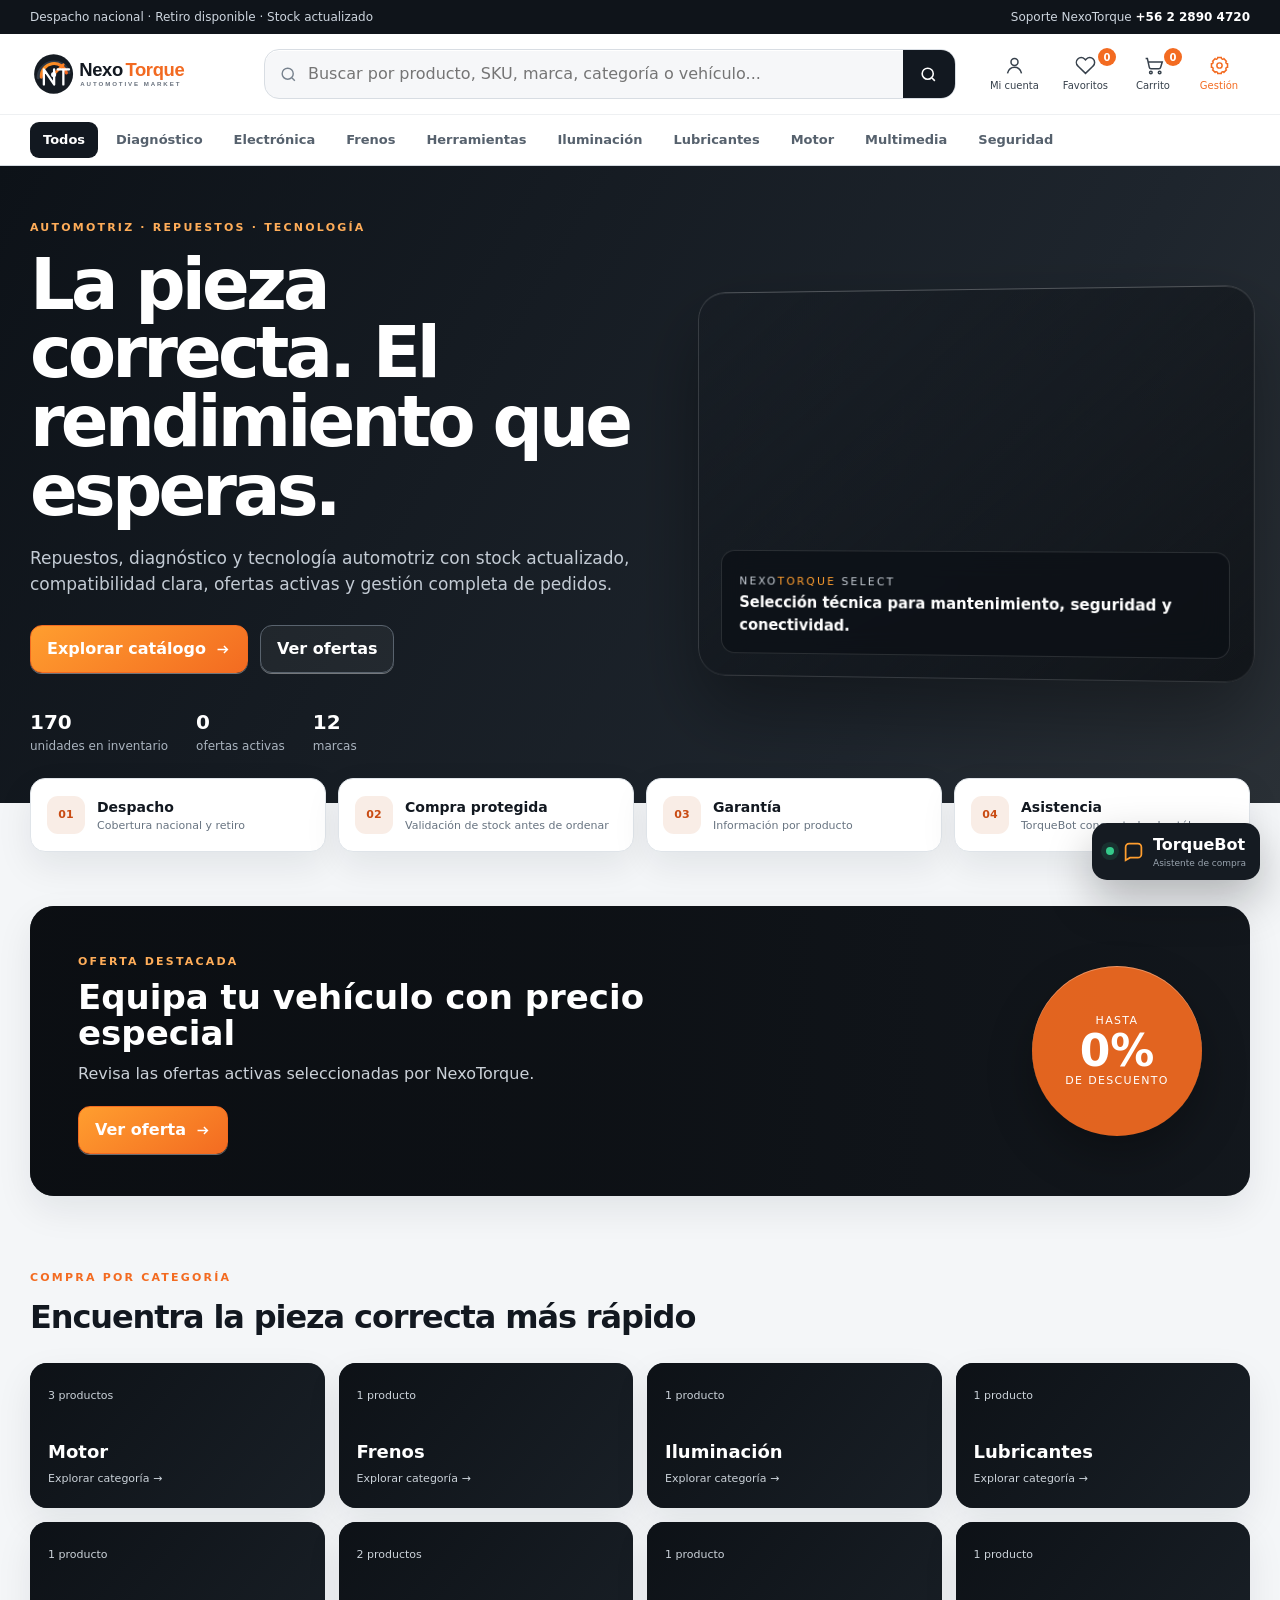
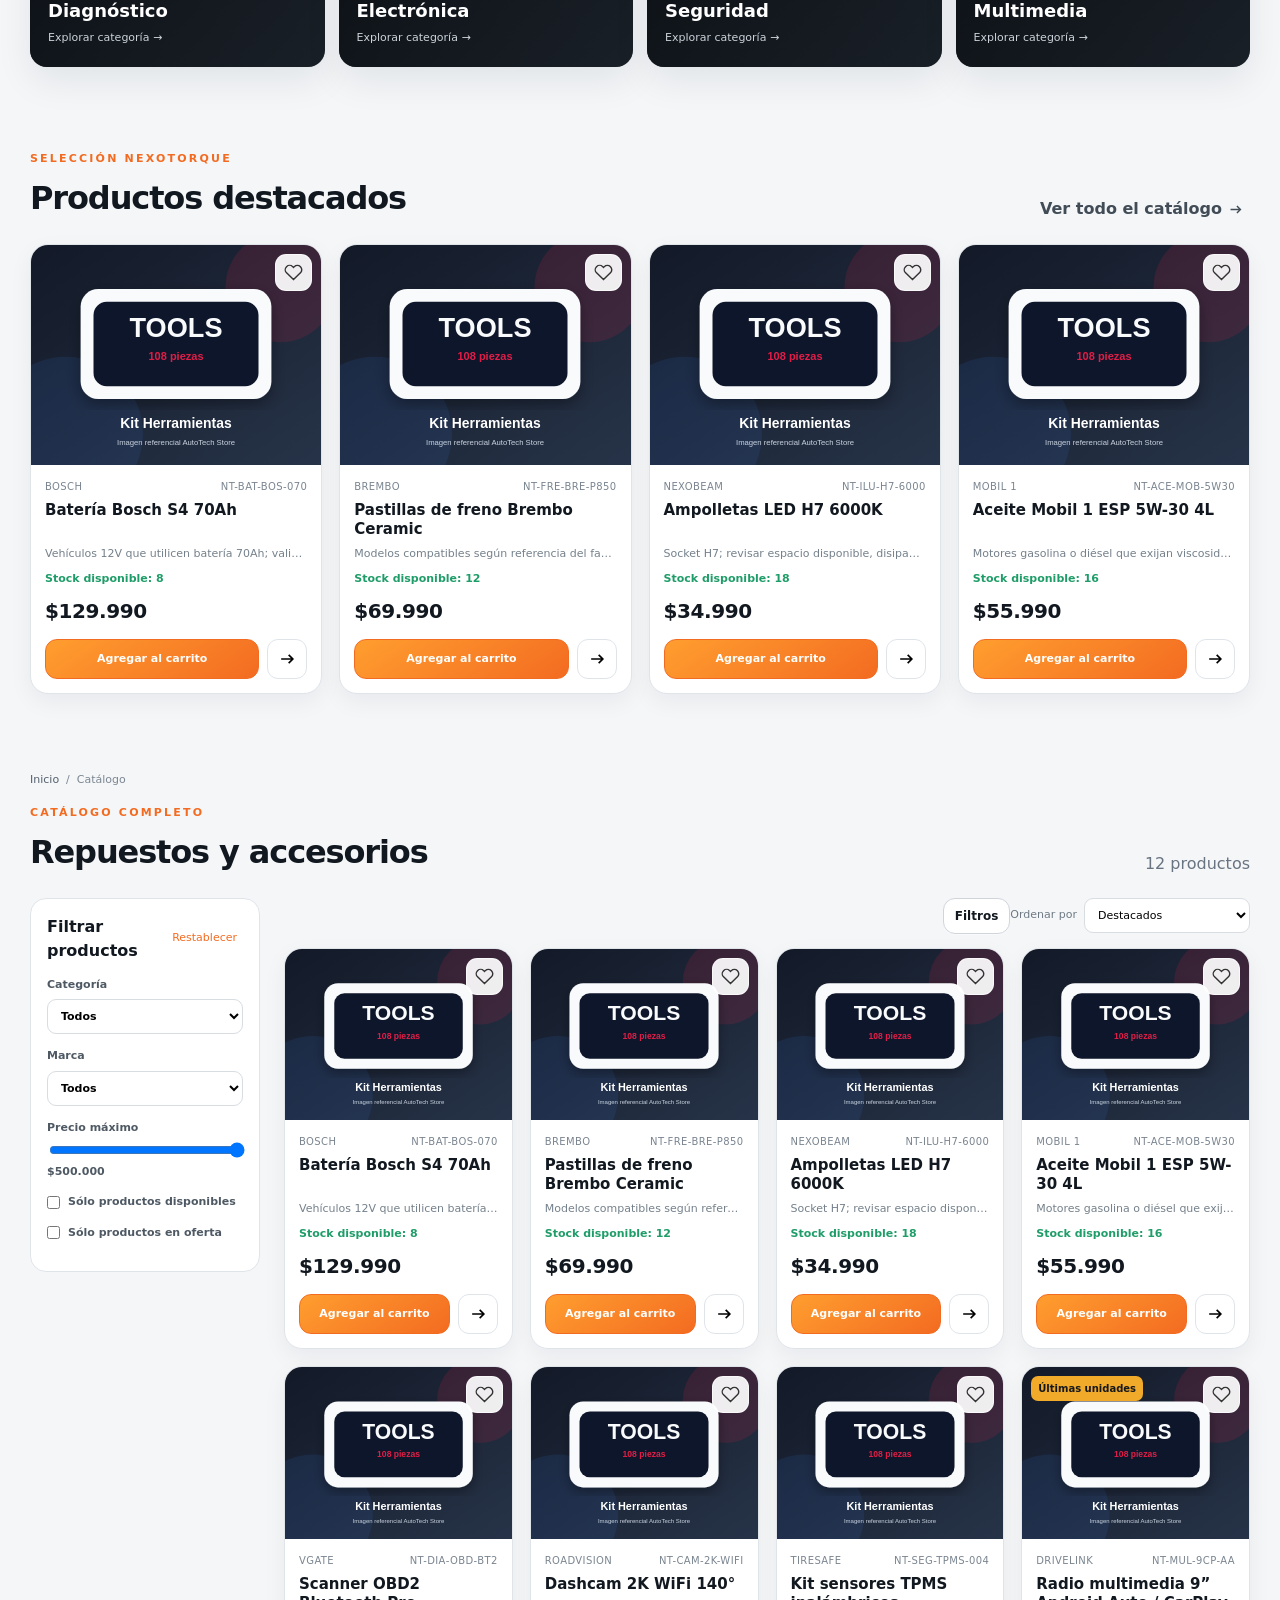
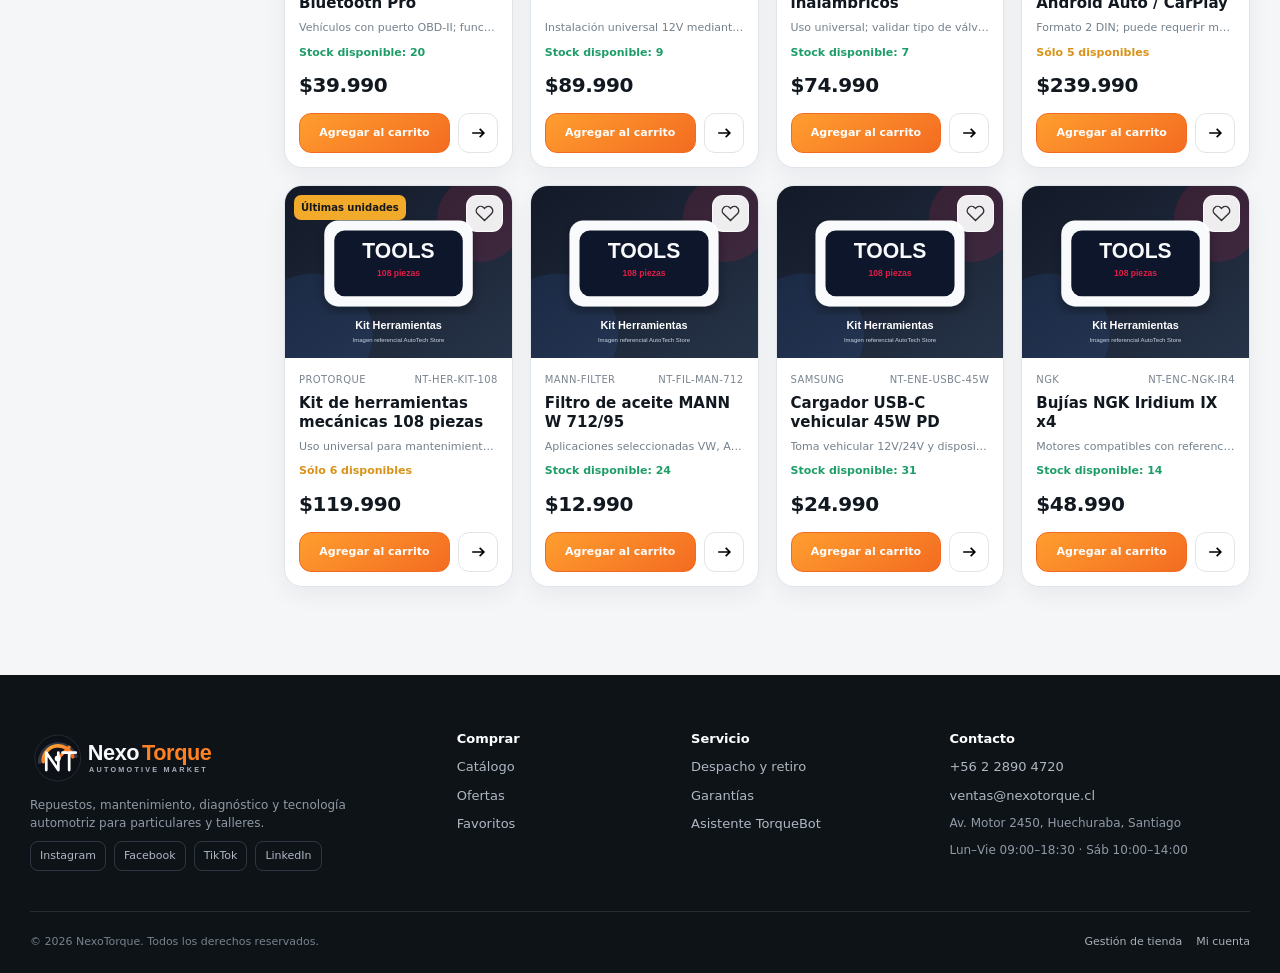
==== index.html @ 02757898 "Publicar NexoTorque e-commerce" ====
<!doctype html>
<html lang="es-CL">
<head>
  <meta charset="utf-8">
  <meta name="viewport" content="width=device-width,initial-scale=1,viewport-fit=cover">
  <meta name="theme-color" content="#11161c">
  <title>NexoTorque | Repuestos, accesorios y tecnología automotriz</title>
  <meta name="description" content="Tienda de repuestos, accesorios y tecnología automotriz con catálogo, stock, ofertas, carrito y gestión comercial.">
  <link rel="icon" href="assets/nexotorque-logo.svg" type="image/svg+xml">
  <link rel="stylesheet" href="styles.css">
</head>
<body>
  <svg class="svg-sprite" aria-hidden="true">
    <symbol id="i-search" viewBox="0 0 24 24"><circle cx="11" cy="11" r="7"></circle><path d="m20 20-3.5-3.5"></path></symbol>
    <symbol id="i-user" viewBox="0 0 24 24"><circle cx="12" cy="8" r="4"></circle><path d="M4 21c1.2-5 4-7 8-7s6.8 2 8 7"></path></symbol>
    <symbol id="i-heart" viewBox="0 0 24 24"><path d="M20.8 4.6a5.5 5.5 0 0 0-7.8 0L12 5.7l-1-1.1a5.5 5.5 0 0 0-7.8 7.8l1 1L12 21l7.8-7.6 1-1a5.5 5.5 0 0 0 0-7.8Z"></path></symbol>
    <symbol id="i-cart" viewBox="0 0 24 24"><circle cx="9" cy="20" r="1.5"></circle><circle cx="19" cy="20" r="1.5"></circle><path d="M3 4h2l2.2 10.2a2 2 0 0 0 2 1.6h8.9a2 2 0 0 0 2-1.6L22 8H6"></path></symbol>
    <symbol id="i-gear" viewBox="0 0 24 24"><circle cx="12" cy="12" r="3"></circle><path d="M19.4 15a1.7 1.7 0 0 0 .3 1.9l.1.1-2.8 2.8-.1-.1a1.7 1.7 0 0 0-1.9-.3 1.7 1.7 0 0 0-1 1.6v.2h-4V21a1.7 1.7 0 0 0-1-1.6 1.7 1.7 0 0 0-1.9.3l-.1.1L4.2 17l.1-.1a1.7 1.7 0 0 0 .3-1.9A1.7 1.7 0 0 0 3 14H2.8v-4H3a1.7 1.7 0 0 0 1.6-1 1.7 1.7 0 0 0-.3-1.9L4.2 7 7 4.2l.1.1a1.7 1.7 0 0 0 1.9.3A1.7 1.7 0 0 0 10 3V2.8h4V3a1.7 1.7 0 0 0 1 1.6 1.7 1.7 0 0 0 1.9-.3l.1-.1L19.8 7l-.1.1a1.7 1.7 0 0 0-.3 1.9 1.7 1.7 0 0 0 1.6 1h.2v4H21a1.7 1.7 0 0 0-1.6 1Z"></path></symbol>
    <symbol id="i-menu" viewBox="0 0 24 24"><path d="M4 7h16M4 12h16M4 17h16"></path></symbol>
    <symbol id="i-chat" viewBox="0 0 24 24"><path d="M21 15a4 4 0 0 1-4 4H8l-5 3V7a4 4 0 0 1 4-4h10a4 4 0 0 1 4 4Z"></path></symbol>
    <symbol id="i-arrow" viewBox="0 0 24 24"><path d="M5 12h14M14 7l5 5-5 5"></path></symbol>
  </svg>

  <div class="top-strip">
    <div class="shell top-strip-inner">
      <span>Despacho nacional · Retiro disponible · Stock actualizado</span>
      <span>Soporte NexoTorque <b>+56 2 2890 4720</b></span>
    </div>
  </div>

  <header class="site-header">
    <div class="header-main shell">
      <button class="icon-btn mobile-only" id="menuBtn" aria-label="Abrir menú"><svg><use href="#i-menu"></use></svg></button>
      <a class="brand" href="#" data-nav="home" aria-label="NexoTorque inicio">
        <img class="brand-logo" src="assets/nexotorque-logo.svg" alt="NexoTorque">
      </a>

      <div class="search-wrap">
        <svg class="search-leading"><use href="#i-search"></use></svg>
        <input id="globalSearch" type="search" autocomplete="off" placeholder="Buscar por producto, SKU, marca, categoría o vehículo..." aria-label="Buscar productos">
        <button id="searchBtn" class="search-btn" aria-label="Buscar"><svg><use href="#i-search"></use></svg></button>
        <div id="suggestions" class="suggestions hidden"></div>
      </div>

      <nav class="header-actions" aria-label="Acciones de tienda">
        <button class="header-action" id="accountBtn"><svg><use href="#i-user"></use></svg><small>Mi cuenta</small></button>
        <button class="header-action" id="favoritesBtn"><svg><use href="#i-heart"></use></svg><small>Favoritos</small><b id="favCount" class="counter">0</b></button>
        <button class="header-action" id="cartBtn"><svg><use href="#i-cart"></use></svg><small>Carrito</small><b id="cartCount" class="counter">0</b></button>
        <button class="header-action manage-action" id="manageBtn"><svg><use href="#i-gear"></use></svg><small>Gestión</small></button>
      </nav>
    </div>

    <div class="category-bar">
      <div class="shell category-row" id="categoryNav"></div>
    </div>
  </header>

  <div id="mobileMenu" class="mobile-menu hidden">
    <button data-nav="home">Inicio</button>
    <button data-nav="catalog">Catálogo</button>
    <button id="mobileFavBtn">Favoritos</button>
    <button id="mobileCartBtn">Carrito</button>
    <button id="mobileManageBtn">Gestión de tienda</button>
  </div>

  <main>
    <section class="hero" id="home">
      <div class="shell hero-grid">
        <div class="hero-copy">
          <span class="eyebrow light">AUTOMOTRIZ · REPUESTOS · TECNOLOGÍA</span>
          <h1>La pieza correcta. El rendimiento que esperas.</h1>
          <p>Repuestos, diagnóstico y tecnología automotriz con stock actualizado, compatibilidad clara, ofertas activas y gestión completa de pedidos.</p>
          <div class="hero-actions">
            <button class="btn accent" id="shopNowBtn">Explorar catálogo <svg><use href="#i-arrow"></use></svg></button>
            <button class="btn hero-ghost" id="offersBtn">Ver ofertas</button>
          </div>
          <div class="hero-badges">
            <span><b id="heroStock">0</b> unidades en inventario</span>
            <span><b id="heroOffers">0</b> ofertas activas</span>
            <span><b id="heroBrands">0</b> marcas</span>
          </div>
        </div>
        <div class="hero-photo" aria-label="Repuestos automotrices">
          <div class="hero-photo-overlay">
            <span class="hero-kicker">NEXO<span>TORQUE</span> SELECT</span>
            <b>Selección técnica para mantenimiento, seguridad y conectividad.</b>
          </div>
        </div>
      </div>
    </section>

    <section class="trust shell" aria-label="Servicios">
      <article><div class="trust-icon">01</div><div><b>Despacho</b><small>Cobertura nacional y retiro</small></div></article>
      <article><div class="trust-icon">02</div><div><b>Compra protegida</b><small>Validación de stock antes de ordenar</small></div></article>
      <article><div class="trust-icon">03</div><div><b>Garantía</b><small>Información por producto</small></div></article>
      <article><div class="trust-icon">04</div><div><b>Asistencia</b><small>TorqueBot conoce todo el catálogo</small></div></article>
    </section>

    <section class="promo-banner shell" id="promoBanner">
      <div class="promo-media"></div>
      <div class="promo-content"><span class="eyebrow light">OFERTA DESTACADA</span><h2 id="promoTitle">Equipa tu vehículo con precio especial</h2><p id="promoText">Revisa las ofertas activas seleccionadas por NexoTorque.</p><button class="btn accent" id="promoCta">Ver oferta <svg><use href="#i-arrow"></use></svg></button></div>
      <div class="promo-stat"><small>Hasta</small><b id="promoDiscount">0%</b><span>de descuento</span></div>
    </section>

    <section class="section shell category-showcase">
      <div class="section-head">
        <div><span class="eyebrow">COMPRA POR CATEGORÍA</span><h2>Encuentra la pieza correcta más rápido</h2></div>
      </div>
      <div id="categoryCards" class="category-cards"></div>
    </section>

    <section class="section shell" id="featuredSection">
      <div class="section-head">
        <div><span class="eyebrow">SELECCIÓN NEXOTORQUE</span><h2>Productos destacados</h2></div>
        <button class="text-btn" id="viewAllBtn">Ver todo el catálogo <svg><use href="#i-arrow"></use></svg></button>
      </div>
      <div id="featuredGrid" class="product-grid"></div>
    </section>

    <section class="section shell hidden" id="offersSection">
      <div class="section-head">
        <div><span class="eyebrow">PRECIOS ESPECIALES</span><h2>Ofertas activas</h2></div>
        <span id="offerCountdown" class="section-note"></span>
      </div>
      <div id="offersGrid" class="product-grid"></div>
    </section>

    <section class="section catalog shell" id="catalog">
      <div class="breadcrumbs"><button data-nav="home">Inicio</button><span>/</span><span>Catálogo</span></div>
      <div class="section-head catalog-title">
        <div><span class="eyebrow">CATÁLOGO COMPLETO</span><h2>Repuestos y accesorios</h2></div>
        <span id="resultCount" class="muted"></span>
      </div>

      <div class="catalog-layout">
        <aside class="filters" id="filtersPanel">
          <div class="filter-title"><b>Filtrar productos</b><button id="clearFiltersBtn">Restablecer</button></div>
          <label>Categoría<select id="filterCategory"></select></label>
          <label>Marca<select id="filterBrand"></select></label>
          <label>Precio máximo<input id="priceRange" type="range" min="10000" max="500000" step="5000" value="500000"><span id="priceRangeLabel"></span></label>
          <label class="check-row"><input id="stockOnly" type="checkbox"> Sólo productos disponibles</label>
          <label class="check-row"><input id="offersOnly" type="checkbox"> Sólo productos en oferta</label>
        </aside>

        <div class="catalog-main">
          <div class="catalog-toolbar">
            <button class="btn compact mobile-only" id="filterToggle">Filtros</button>
            <label>Ordenar por<select id="sortSelect"><option value="featured">Destacados</option><option value="price-asc">Precio: menor a mayor</option><option value="price-desc">Precio: mayor a menor</option><option value="name">Nombre A-Z</option><option value="stock">Mayor stock</option><option value="discount">Mayor descuento</option></select></label>
          </div>
          <div id="productGrid" class="product-grid"></div>
          <div id="emptyCatalog" class="empty-state hidden"><div class="empty-symbol">⌕</div><h3>No encontramos productos</h3><p>Prueba con otra búsqueda o ajusta los filtros.</p><button class="btn accent" id="resetEmptyBtn">Restablecer filtros</button></div>
        </div>
      </div>
    </section>

    <section class="section shell hidden" id="historySection">
      <div class="section-head"><div><span class="eyebrow">TU NAVEGACIÓN</span><h2>Vistos recientemente</h2></div></div>
      <div id="historyGrid" class="product-grid compact-grid"></div>
    </section>
  </main>

  <footer>
    <div class="shell footer-grid">
      <div class="footer-about"><img class="footer-logo" src="assets/nexotorque-logo-light.svg" alt="NexoTorque"><p>Repuestos, mantenimiento, diagnóstico y tecnología automotriz para particulares y talleres.</p><div class="social-row"><a href="https://www.instagram.com/" target="_blank" rel="noopener" aria-label="Instagram">Instagram</a><a href="https://www.facebook.com/" target="_blank" rel="noopener" aria-label="Facebook">Facebook</a><a href="https://www.tiktok.com/" target="_blank" rel="noopener" aria-label="TikTok">TikTok</a><a href="https://www.linkedin.com/" target="_blank" rel="noopener" aria-label="LinkedIn">LinkedIn</a></div></div>
      <div><b>Comprar</b><button data-nav="catalog">Catálogo</button><button id="footerOffers">Ofertas</button><button id="footerFav">Favoritos</button></div>
      <div><b>Servicio</b><button id="footerShipping">Despacho y retiro</button><button id="footerWarranty">Garantías</button><button id="footerChat">Asistente TorqueBot</button></div>
      <div><b>Contacto</b><a href="tel:+56228904720">+56 2 2890 4720</a><a href="mailto:ventas@nexotorque.cl">ventas@nexotorque.cl</a><p>Av. Motor 2450, Huechuraba, Santiago</p><p>Lun–Vie 09:00–18:30 · Sáb 10:00–14:00</p></div>
    </div>
    <div class="shell footer-bottom"><span>© 2026 NexoTorque. Todos los derechos reservados.</span><span><button id="footerManage">Gestión de tienda</button><button id="footerAccount">Mi cuenta</button></span></div>
  </footer>

  <div id="toastRegion" class="toast-region" aria-live="polite"></div>

  <div id="productModal" class="modal hidden" role="dialog" aria-modal="true" aria-labelledby="productModalTitle">
    <div class="modal-backdrop" data-close="product"></div>
    <div class="modal-card product-modal-card"><button class="modal-close" data-close="product" aria-label="Cerrar">×</button><div id="productModalContent"></div></div>
  </div>

  <div id="favoritesModal" class="modal hidden" role="dialog" aria-modal="true">
    <div class="modal-backdrop" data-close="favorites"></div>
    <div class="modal-card"><button class="modal-close" data-close="favorites">×</button><span class="eyebrow">TU SELECCIÓN</span><h2>Productos favoritos</h2><div id="favoritesGrid" class="product-grid modal-grid"></div><div id="emptyFavorites" class="empty-state hidden"><div class="empty-symbol">♡</div><h3>No tienes favoritos</h3><p>Guarda productos con el botón de corazón.</p></div></div>
  </div>

  <aside id="cartDrawer" class="drawer hidden" aria-label="Carrito">
    <div class="drawer-backdrop" data-close="cart"></div>
    <div class="drawer-panel">
      <div class="drawer-head"><div><span class="eyebrow">TU COMPRA</span><h2>Carrito</h2></div><button class="modal-close static-close" data-close="cart">×</button></div>
      <div id="cartItems" class="cart-items"></div>
      <div id="emptyCart" class="empty-state hidden"><div class="empty-symbol"><svg><use href="#i-cart"></use></svg></div><h3>Tu carrito está vacío</h3><p>Agrega productos desde el catálogo.</p></div>
      <div id="cartSummary" class="cart-summary"><div><span>Subtotal</span><b id="cartSubtotal"></b></div><div><span>Ahorro por ofertas</span><b id="cartSavings"></b></div><div><span>Despacho estimado</span><b id="cartShipping"></b></div><div class="total-row"><span>Total</span><b id="cartTotal"></b></div><button class="btn accent wide" id="checkoutBtn">Continuar compra</button><button class="text-btn danger" id="clearCartBtn">Vaciar carrito</button></div>
    </div>
  </aside>

  <div id="checkoutModal" class="modal hidden" role="dialog" aria-modal="true">
    <div class="modal-backdrop" data-close="checkout"></div>
    <div class="modal-card checkout-card">
      <button class="modal-close" data-close="checkout">×</button>
      <div class="checkout-header"><span class="eyebrow">FINALIZAR COMPRA</span><h2>Datos de pedido</h2><p>Revisa tus datos, modalidad de entrega y medio de pago.</p></div>
      <form id="checkoutForm" novalidate>
        <div class="checkout-layout">
          <div>
            <div class="form-section"><h3>Datos del comprador</h3><div class="form-grid"><label>Nombre completo<input name="name" required minlength="3"></label><label>RUT<input name="rut" required placeholder="12.345.678-5"></label><label>Correo<input name="email" type="email" required></label><label>Teléfono<input name="phone" required placeholder="+56 9 1234 5678"></label></div></div>
            <div class="form-section"><h3>Entrega</h3><div class="choice-grid delivery-switch"><label><input type="radio" name="delivery" value="shipping" checked><span><b>Despacho</b><small>Entrega en dirección indicada</small></span></label><label><input type="radio" name="delivery" value="pickup"><span><b>Retiro</b><small>Retiro sin costo</small></span></label></div><div id="shippingFields" class="form-grid"><label class="span-2">Dirección<input name="address" required></label><label>Comuna<input name="commune" required></label><label>Región<select name="region" required><option value="">Seleccionar</option><option>Región Metropolitana</option><option>Valparaíso</option><option>O'Higgins</option><option>Maule</option><option>Biobío</option><option>La Araucanía</option><option>Los Ríos</option><option>Los Lagos</option><option>Antofagasta</option><option>Coquimbo</option></select></label></div></div>
            <div class="form-section"><h3>Medio de pago</h3><div class="choice-grid payment-grid"><label><input type="radio" name="payment" value="Webpay Plus" checked><span><b>Webpay Plus</b><small>Tarjetas bancarias</small></span></label><label><input type="radio" name="payment" value="Tarjeta de crédito"><span><b>Crédito</b><small>Tarjeta bancaria</small></span></label><label><input type="radio" name="payment" value="Tarjeta de débito"><span><b>Débito</b><small>Tarjeta bancaria</small></span></label><label><input type="radio" name="payment" value="Transferencia"><span><b>Transferencia</b><small>Coordinación de pago</small></span></label></div></div>
            <label class="save-profile"><input type="checkbox" name="saveProfile" checked> Guardar estos datos en Mi cuenta</label>
            <div id="checkoutErrors" class="form-errors hidden"></div>
          </div>
          <aside class="order-box"><h3>Resumen de compra</h3><div id="checkoutItems"></div><div class="summary-line"><span>Subtotal</span><b id="checkoutSubtotal"></b></div><div class="summary-line"><span>Ahorro</span><b id="checkoutSavings"></b></div><div class="summary-line"><span>Despacho</span><b id="checkoutShipping"></b></div><div class="summary-line total-row"><span>Total</span><b id="checkoutTotal"></b></div><button class="btn accent wide" type="submit">Crear pedido</button><small class="order-disclaimer">El pedido queda registrado en tu historial y descuenta el stock disponible.</small></aside>
        </div>
      </form>
    </div>
  </div>

  <div id="orderModal" class="modal hidden" role="dialog" aria-modal="true">
    <div class="modal-backdrop" data-close="order"></div>
    <div class="modal-card order-success"><div class="success-icon">✓</div><span class="eyebrow">PEDIDO REGISTRADO</span><h2>Tu orden fue creada</h2><p id="orderMessage"></p><button class="btn accent" data-close="order">Seguir comprando</button><button class="btn ghost" id="viewOrderAccountBtn">Ver en Mi cuenta</button></div>
  </div>

  <div id="accountModal" class="modal hidden" role="dialog" aria-modal="true">
    <div class="modal-backdrop" data-close="account"></div>
    <div class="modal-card account-card"><button class="modal-close" data-close="account">×</button><span class="eyebrow">ÁREA CLIENTE</span><h2>Mi cuenta</h2><div class="account-layout"><form id="profileForm" class="profile-panel"><h3>Datos guardados</h3><label>Nombre<input name="name"></label><label>RUT<input name="rut"></label><label>Correo<input name="email" type="email"></label><label>Teléfono<input name="phone"></label><label>Dirección<input name="address"></label><label>Comuna<input name="commune"></label><label>Región<input name="region"></label><button class="btn accent" type="submit">Guardar datos</button></form><div><h3>Historial de pedidos</h3><div id="accountOrders" class="orders-list"></div></div></div></div>
  </div>

  <div id="managementModal" class="modal hidden management-modal" role="dialog" aria-modal="true">
    <div class="modal-backdrop" data-close="management"></div>
    <div class="modal-card management-card">
      <button class="modal-close" data-close="management">×</button>
      <div class="management-head"><div><span class="eyebrow">PANEL NEXOTORQUE</span><h2>Gestión de tienda</h2></div><div class="management-actions"><button class="btn compact" id="exportCatalogBtn">Exportar catálogo</button><label class="btn compact file-btn">Importar catálogo<input id="importCatalogInput" type="file" accept="application/json"></label></div></div>
      <div class="management-tabs" role="tablist"><button data-mtab="dashboard" class="active">Resumen</button><button data-mtab="products">Productos</button><button data-mtab="offers">Ofertas</button><button data-mtab="orders">Pedidos</button></div>
      <section class="management-view" data-mview="dashboard"><div id="managementKpis" class="kpi-grid"></div><div class="management-panels"><div class="admin-panel"><h3>Stock crítico</h3><div id="lowStockList"></div></div><div class="admin-panel"><h3>Actividad comercial</h3><div id="commercialSummary"></div></div></div></section>
      <section class="management-view hidden" data-mview="products"><div class="admin-toolbar"><div class="admin-search"><svg><use href="#i-search"></use></svg><input id="adminProductSearch" placeholder="Buscar producto o SKU"></div><button class="btn accent" id="newProductBtn">+ Nuevo producto</button></div><div class="table-wrap"><table class="admin-table"><thead><tr><th>Producto</th><th>SKU</th><th>Precio</th><th>Stock</th><th>Estado</th><th></th></tr></thead><tbody id="adminProductsBody"></tbody></table></div></section>
      <section class="management-view hidden" data-mview="offers"><div class="offer-manager"><form id="offerForm" class="offer-form"><h3>Crear o modificar oferta</h3><label>Producto<select name="productId" id="offerProductSelect" required></select></label><label>Precio oferta<input name="offerPrice" type="number" min="1" required></label><label>Vigencia hasta<input name="offerUntil" type="date"></label><button class="btn accent" type="submit">Guardar oferta</button></form><div><h3>Ofertas activas</h3><div id="adminOffersList" class="admin-offers"></div></div></div></section>
      <section class="management-view hidden" data-mview="orders"><div class="admin-toolbar"><div><b id="ordersAdminCount">0 pedidos</b><small class="muted block">Actualiza el estado de cada pedido.</small></div><button class="btn compact" id="exportOrdersBtn">Exportar pedidos CSV</button></div><div class="table-wrap"><table class="admin-table"><thead><tr><th>Orden</th><th>Cliente</th><th>Total</th><th>Entrega</th><th>Estado</th><th>Fecha</th></tr></thead><tbody id="adminOrdersBody"></tbody></table></div></section>
    </div>
  </div>

  <div id="productEditorModal" class="modal hidden" role="dialog" aria-modal="true">
    <div class="modal-backdrop" data-close="productEditor"></div>
    <div class="modal-card editor-card"><button class="modal-close" data-close="productEditor">×</button><span class="eyebrow">CATÁLOGO</span><h2 id="productEditorTitle">Nuevo producto</h2><form id="productEditorForm" novalidate><input type="hidden" name="id"><div class="editor-grid"><label>Nombre<input name="name" required></label><label>SKU<input name="sku" required></label><label>Marca<input name="brand" required></label><label>Categoría<input name="category" required></label><label>Precio CLP<input name="price" type="number" min="1" required></label><label>Stock<input name="stock" type="number" min="0" required></label><label class="span-2">Compatibilidad<input name="compatibility" required></label><label class="span-2">Descripción<textarea name="description" rows="3" required></textarea></label><label class="span-2">URL de imagen<input name="imageUrl" placeholder="https://..."></label><label class="span-2 upload-zone">Cargar imagen<input id="productImageFile" type="file" accept="image/*"><span id="productImageStatus">JPG, PNG o WebP. La imagen se optimiza antes de guardarse.</span></label><div class="span-2 editor-checks"><label><input name="featured" type="checkbox"> Producto destacado</label><label><input name="active" type="checkbox" checked> Publicado</label></div></div><div id="productEditorErrors" class="form-errors hidden"></div><div class="editor-actions"><button type="button" class="btn ghost" data-close="productEditor">Cancelar</button><button type="submit" class="btn accent">Guardar producto</button></div></form></div>
  </div>

  <button id="chatToggle" class="chat-toggle" aria-label="Abrir asistente TorqueBot"><span class="chat-pulse"></span><svg><use href="#i-chat"></use></svg><span><b>TorqueBot</b><small>Asistente de compra</small></span></button>
  <section id="chatPanel" class="chat-panel hidden" aria-label="Chatbot NexoTorque">
    <header><div class="bot-avatar">NT</div><div><b>TorqueBot</b><small>Especialista del catálogo</small></div><span class="online-dot"></span><button id="chatClose" aria-label="Cerrar chat">×</button></header>
    <div id="chatMessages" class="chat-messages"></div>
    <div id="chatQuick" class="chat-quick"><button data-chat="¿Qué productos tienen oferta?">Ofertas</button><button data-chat="¿Cuál es el producto más barato?">Más barato</button><button data-chat="¿Qué scanner OBD2 tienen?">OBD2</button><button data-chat="¿Cómo funciona el despacho?">Despacho</button></div>
    <form id="chatForm" class="chat-form"><input id="chatInput" autocomplete="off" placeholder="Pregunta por un producto, precio, stock..." aria-label="Mensaje para TorqueBot"><button type="submit" aria-label="Enviar"><svg><use href="#i-arrow"></use></svg></button></form>
  </section>

  <script src="app.js"></script>
</body>
</html>
---- styles.css ----
:root{--ink:#121820;--ink-2:#1b232d;--ink-3:#29323d;--paper:#f4f6f8;--card:#fff;--line:#dfe4e9;--muted:#687481;--accent:#f36b21;--accent-2:#ff9e2f;--accent-dark:#c94b12;--green:#1f9d68;--red:#c23b3b;--amber:#d99217;--shadow:0 14px 36px rgba(18,24,32,.08);--shadow-lg:0 28px 75px rgba(9,13,18,.20);--radius:18px}
*{box-sizing:border-box}html{scroll-behavior:smooth}body{margin:0;font-family:Inter,ui-sans-serif,system-ui,-apple-system,BlinkMacSystemFont,"Segoe UI",sans-serif;background:var(--paper);color:var(--ink);line-height:1.5}body.locked{overflow:hidden}button,input,select,textarea{font:inherit}button,a{transition:.2s ease}button{cursor:pointer}.hidden{display:none!important}.block{display:block}.shell{width:min(1220px,calc(100% - 34px));margin:auto}.svg-sprite{position:absolute;width:0;height:0;overflow:hidden}.top-strip{background:#0f141a;color:#cdd5de;font-size:12px}.top-strip-inner{min-height:34px;display:flex;justify-content:space-between;align-items:center;gap:20px}.top-strip b{color:#fff}.site-header{position:sticky;top:0;z-index:45;background:rgba(255,255,255,.96);backdrop-filter:blur(18px);border-bottom:1px solid rgba(209,215,222,.92)}.header-main{display:grid;grid-template-columns:210px minmax(320px,1fr) auto;gap:24px;align-items:center;padding:13px 0}.brand{display:inline-flex;align-items:center;text-decoration:none}.brand-logo{display:block;width:200px;height:auto}.search-wrap{position:relative;display:flex;align-items:center;background:#f6f7f9;border:1px solid #d8dde3;border-radius:15px;overflow:visible;box-shadow:inset 0 1px 0 #fff}.search-leading{width:19px;height:19px;margin-left:14px;stroke:#77828e;fill:none;stroke-width:1.8}.search-wrap input{min-width:0;flex:1;border:0;outline:0;background:transparent;padding:12px 10px;color:var(--ink)}.search-btn{align-self:stretch;border:0;border-radius:0 14px 14px 0;background:var(--ink);color:#fff;width:52px;display:grid;place-items:center}.search-btn svg{width:19px;height:19px;stroke:currentColor;fill:none;stroke-width:2}.suggestions{position:absolute;top:calc(100% + 9px);left:0;right:0;background:#fff;border:1px solid var(--line);border-radius:15px;box-shadow:0 22px 55px rgba(13,19,27,.16);overflow:hidden;z-index:70}.suggestion-item{width:100%;display:grid;grid-template-columns:64px 1fr auto;align-items:center;gap:12px;border:0;background:#fff;padding:10px 12px;text-align:left}.suggestion-item:hover{background:#f7f8fa}.suggestion-item img{width:64px;height:50px;object-fit:cover;border-radius:9px;background:#eef1f4}.suggestion-item b{font-size:13px}.suggestion-item small{display:block;color:var(--muted)}.suggestion-item strong{color:var(--accent)}.header-actions{display:flex;align-items:center;gap:4px}.header-action{position:relative;border:0;background:transparent;color:#37414c;padding:8px 10px;border-radius:11px;min-width:62px}.header-action:hover{background:#f0f2f4;color:#111}.header-action svg{width:21px;height:21px;stroke:currentColor;fill:none;stroke-width:1.7;display:block;margin:auto}.header-action small{font-size:10px;display:block;margin-top:2px}.manage-action{color:var(--accent)}.counter{position:absolute;right:2px;top:1px;min-width:18px;height:18px;padding:0 5px;border-radius:99px;background:var(--accent);color:#fff;font-size:10px;display:grid;place-items:center}.category-bar{border-top:1px solid #eef0f2}.category-row{display:flex;gap:5px;overflow:auto;padding:7px 0;scrollbar-width:none}.category-row::-webkit-scrollbar{display:none}.category-row button{white-space:nowrap;border:0;background:transparent;color:#56616d;padding:8px 13px;border-radius:9px;font-weight:650;font-size:13px}.category-row button:hover,.category-row button.active{background:var(--ink);color:#fff}.mobile-only{display:none}.icon-btn{border:1px solid var(--line);background:#fff;border-radius:11px;padding:9px}.icon-btn svg{width:20px;height:20px;stroke:currentColor;fill:none;stroke-width:2}.mobile-menu{position:fixed;z-index:65;top:104px;left:15px;right:15px;background:#fff;border:1px solid var(--line);border-radius:16px;box-shadow:var(--shadow-lg);padding:9px}.mobile-menu button{border:0;background:transparent;width:100%;text-align:left;padding:12px;border-radius:9px}.mobile-menu button:hover{background:#f3f5f7}.hero{background:linear-gradient(120deg,#0d1218,#1e252d 72%,#2a3036);color:#fff;overflow:hidden}.hero-grid{min-height:525px;display:grid;grid-template-columns:1.05fr .95fr;gap:45px;align-items:center;padding-top:48px;padding-bottom:48px}.eyebrow{font-size:11px;letter-spacing:.20em;font-weight:850;color:var(--accent);text-transform:uppercase}.eyebrow.light{color:#ffad59}.hero h1{font-size:clamp(45px,5.5vw,75px);line-height:.98;letter-spacing:-.055em;margin:13px 0 20px;max-width:720px}.hero p{max-width:650px;color:#c3cbd4;font-size:17px}.hero-actions{display:flex;gap:12px;margin:28px 0 34px}.btn{border:1px solid #cfd5db;background:#fff;color:var(--ink);border-radius:12px;padding:11px 16px;font-weight:800;display:inline-flex;align-items:center;justify-content:center;gap:8px;box-shadow:0 1px 0 rgba(255,255,255,.4)}.btn svg{width:17px;height:17px;stroke:currentColor;fill:none;stroke-width:2}.btn:hover{transform:translateY(-2px);box-shadow:0 11px 24px rgba(18,24,32,.12)}.btn.accent{border-color:var(--accent);background:linear-gradient(145deg,var(--accent-2),var(--accent));color:#fff}.btn.ghost{background:#fff}.btn.hero-ghost{border-color:#59636e;color:#fff;background:rgba(255,255,255,.05)}.btn.compact{padding:8px 11px;font-size:12px}.btn.wide{width:100%}.hero-badges{display:flex;gap:28px;flex-wrap:wrap}.hero-badges span{color:#aab4bf;font-size:12px}.hero-badges b{display:block;color:#fff;font-size:20px}.hero-photo{height:390px;border-radius:28px;position:relative;overflow:hidden;background-image:linear-gradient(140deg,rgba(8,11,15,.08),rgba(8,11,15,.72)),url('https://images.pexels.com/photos/5506059/pexels-photo-5506059.jpeg?auto=compress&cs=tinysrgb&w=1400');background-size:cover;background-position:center;box-shadow:0 35px 75px rgba(0,0,0,.35),inset 0 1px 0 rgba(255,255,255,.12);transform:perspective(1000px) rotateY(-4deg)}.hero-photo:before{content:"";position:absolute;inset:0;border:1px solid rgba(255,255,255,.15);border-radius:inherit}.hero-photo-overlay{position:absolute;left:24px;right:24px;bottom:23px;padding:17px 18px;background:rgba(11,15,20,.70);border:1px solid rgba(255,255,255,.12);backdrop-filter:blur(14px);border-radius:14px}.hero-photo-overlay b{display:block;font-size:15px}.hero-kicker{font-size:11px;letter-spacing:.20em;color:#c6cdd5}.hero-kicker span{color:var(--accent-2)}.trust{margin-top:-25px;position:relative;z-index:3;display:grid;grid-template-columns:repeat(4,1fr);gap:12px}.trust article{display:flex;gap:12px;align-items:center;background:#fff;border:1px solid var(--line);border-radius:15px;padding:17px 16px;box-shadow:var(--shadow)}.trust-icon{width:38px;height:38px;border-radius:11px;background:#f9ede6;color:var(--accent-dark);display:grid;place-items:center;font-size:11px;font-weight:900}.trust b,.trust small{display:block}.trust b{font-size:14px}.trust small{color:var(--muted);font-size:11px}.promo-banner{min-height:280px;margin-top:54px;border-radius:24px;position:relative;overflow:hidden;color:#fff;background:#151a20;display:grid;grid-template-columns:1fr auto;align-items:center;padding:42px 48px;box-shadow:var(--shadow)}.promo-media{position:absolute;inset:0;background-image:linear-gradient(90deg,rgba(10,13,17,.94) 0%,rgba(10,13,17,.76) 45%,rgba(10,13,17,.25) 100%),var(--promo-image,url('https://upload.wikimedia.org/wikipedia/commons/f/f4/Automobile_brake_pad.jpg'));background-size:cover;background-position:center 52%;opacity:.94}.promo-content,.promo-stat{position:relative;z-index:2}.promo-content{max-width:610px}.promo-content h2{font-size:34px;line-height:1.04;margin:8px 0 11px}.promo-content p{color:#cbd1d8;margin:0 0 20px}.promo-stat{width:170px;height:170px;border-radius:50%;background:rgba(243,107,33,.93);display:grid;place-items:center;align-content:center;text-align:center;box-shadow:0 20px 45px rgba(0,0,0,.28),inset 0 1px 0 rgba(255,255,255,.3)}.promo-stat small,.promo-stat span{font-size:11px;text-transform:uppercase;letter-spacing:.12em}.promo-stat b{font-size:44px;line-height:1}.section{padding-top:68px;padding-bottom:10px}.section-head{display:flex;justify-content:space-between;align-items:end;gap:18px;margin-bottom:22px}.section h2{font-size:32px;letter-spacing:-.035em;margin:5px 0 0}.section-note{font-size:12px;color:var(--muted)}.text-btn{border:0;background:transparent;color:#414c57;font-weight:800;display:flex;align-items:center;gap:5px}.text-btn svg{width:17px;height:17px;stroke:currentColor;fill:none;stroke-width:2}.category-cards{display:grid;grid-template-columns:repeat(4,1fr);gap:14px}.category-card{position:relative;overflow:hidden;min-height:145px;border:0;border-radius:17px;text-align:left;color:#fff;background:#202830;padding:18px;box-shadow:var(--shadow)}.category-card:after{content:"";position:absolute;inset:0;background:linear-gradient(130deg,rgba(12,16,21,.95),rgba(12,16,21,.35))}.category-card:nth-child(2n){background-image:url('https://images.pexels.com/photos/19499399/pexels-photo-19499399.jpeg?auto=compress&cs=tinysrgb&w=900');background-size:cover;background-position:center}.category-card:nth-child(3n){background-image:url('https://images.pexels.com/photos/11334986/pexels-photo-11334986.jpeg?auto=compress&cs=tinysrgb&w=900');background-size:cover;background-position:center}.category-card>*{position:relative;z-index:2}.category-card b{font-size:18px;display:block;margin-top:32px}.category-card span{font-size:11px;color:#cbd2d9}.category-card:hover{transform:translateY(-3px)}.product-grid{display:grid;grid-template-columns:repeat(4,1fr);gap:17px}.compact-grid{grid-template-columns:repeat(5,1fr)}.product-card{position:relative;overflow:hidden;background:#fff;border:1px solid var(--line);border-radius:18px;box-shadow:0 8px 23px rgba(20,27,34,.055);transition:.25s}.product-card:hover{transform:translateY(-5px);box-shadow:0 20px 45px rgba(18,24,32,.12)}.product-image-wrap{position:relative;aspect-ratio:1.32;overflow:hidden;background:#edf0f2}.product-image-wrap img{width:100%;height:100%;object-fit:cover;display:block;transition:.3s transform}.product-card:hover .product-image-wrap img{transform:scale(1.035)}.badges{position:absolute;left:9px;top:9px;display:flex;gap:5px;z-index:3}.badge{padding:5px 7px;border-radius:7px;background:#222a33;color:#fff;font-size:10px;font-weight:850}.badge.sale{background:var(--accent)}.badge.low{background:#f1aa2a;color:#15181c}.fav-btn{position:absolute;right:9px;top:9px;z-index:3;width:37px;height:37px;border:1px solid rgba(255,255,255,.65);border-radius:11px;background:rgba(255,255,255,.92);display:grid;place-items:center;color:#333}.fav-btn svg{width:19px;height:19px;stroke:currentColor;fill:none;stroke-width:1.8}.fav-btn.active{color:#e44a37}.fav-btn.active svg{fill:currentColor}.product-body{padding:14px}.product-meta{display:flex;justify-content:space-between;gap:8px;color:#7a8590;font-size:10px;text-transform:uppercase;letter-spacing:.04em}.product-body h3{font-size:15px;line-height:1.28;margin:7px 0 6px;min-height:39px}.compat{font-size:11px;color:#74808b;white-space:nowrap;overflow:hidden;text-overflow:ellipsis}.stock-line{font-size:11px;margin-top:8px;color:var(--green);font-weight:700}.stock-line.low{color:var(--amber)}.stock-line.out{color:var(--red)}.price-line{display:flex;align-items:flex-end;gap:8px;margin:9px 0 13px}.price-line b{font-size:20px;letter-spacing:-.02em}.old-price{text-decoration:line-through;color:#98a2ad;font-size:12px}.offer-until{font-size:10px;color:var(--accent-dark)}.card-actions{display:grid;grid-template-columns:1fr auto;gap:8px}.card-actions .btn{font-size:11px;padding:9px 10px}.card-actions .icon-btn{display:grid;place-items:center}.breadcrumbs{display:flex;align-items:center;gap:7px;font-size:11px;color:#7c8792;margin-bottom:10px}.breadcrumbs button{border:0;background:transparent;padding:0;color:#53606d}.catalog-layout{display:grid;grid-template-columns:230px 1fr;gap:24px}.filters{background:#fff;border:1px solid var(--line);border-radius:16px;padding:16px;height:max-content;position:sticky;top:132px}.filter-title{display:flex;justify-content:space-between;gap:10px;margin-bottom:14px}.filter-title button{border:0;background:transparent;color:var(--accent);font-size:11px}.filters label{display:block;font-size:11px;font-weight:750;color:#4e5964;margin:14px 0}.filters select,.filters input[type=range]{width:100%;margin-top:6px}.filters select,.catalog-toolbar select{border:1px solid #d8dde2;background:#fff;border-radius:9px;padding:9px}.check-row{display:flex!important;align-items:center;gap:8px}.check-row input{margin:0!important;width:auto!important}.catalog-toolbar{display:flex;justify-content:flex-end;margin-bottom:14px}.catalog-toolbar label{display:flex;align-items:center;gap:7px;color:#6e7984;font-size:11px}.muted{color:var(--muted)}.empty-state{text-align:center;background:#fff;border:1px dashed #cfd5dc;border-radius:17px;padding:38px 18px}.empty-symbol{font-size:36px}.empty-symbol svg{width:38px;height:38px;stroke:currentColor;fill:none;stroke-width:1.5}.empty-state h3{margin:7px 0}.empty-state p{color:var(--muted);margin-top:4px}footer{margin-top:78px;background:#0e1318;color:#dce2e8;padding:54px 0 0}.footer-grid{display:grid;grid-template-columns:1.6fr .8fr .9fr 1.25fr;gap:42px}.footer-grid>div{display:flex;flex-direction:column;gap:9px}.footer-logo{width:235px;max-width:100%}.footer-about p{max-width:360px;color:#97a3af;font-size:13px}.footer-grid b{font-size:13px;color:#fff}.footer-grid button,.footer-grid a{border:0;background:transparent;text-decoration:none;color:#aeb8c2;text-align:left;padding:0;font-size:13px}.footer-grid button:hover,.footer-grid a:hover{color:#fff}.footer-grid p{color:#8f9aa5;font-size:12px;margin:0}.social-row{display:flex;gap:8px;flex-wrap:wrap}.social-row a{border:1px solid #2d3741;padding:6px 9px;border-radius:8px;font-size:11px}.footer-bottom{margin-top:40px;border-top:1px solid #242c34;min-height:62px;display:flex;align-items:center;justify-content:space-between;color:#77828d;font-size:11px}.footer-bottom span:last-child{display:flex;gap:14px}.footer-bottom button{border:0;background:transparent;color:#a7b0b8;padding:0;font-size:11px}.modal{position:fixed;inset:0;z-index:90;display:grid;place-items:center;padding:20px}.modal-backdrop{position:absolute;inset:0;background:rgba(5,8,12,.66);backdrop-filter:blur(6px)}.modal-card{position:relative;z-index:2;width:min(1080px,100%);max-height:92vh;overflow:auto;background:#fff;border-radius:22px;padding:24px;box-shadow:var(--shadow-lg)}.modal-close{position:absolute;right:14px;top:14px;z-index:5;width:38px;height:38px;border:0;border-radius:11px;background:#eef1f4;color:#313a43;font-size:22px}.static-close{position:static}.product-detail{display:grid;grid-template-columns:1fr 1fr;gap:30px}.product-detail-image{width:100%;aspect-ratio:1.25;object-fit:cover;border-radius:17px;background:#eef1f4}.product-detail h2{font-size:31px;line-height:1.08;margin:7px 0 10px}.product-detail p{color:#5f6a75}.detail-specs{display:grid;grid-template-columns:repeat(2,1fr);gap:8px;margin:17px 0}.detail-specs div{border:1px solid var(--line);background:#f7f8fa;border-radius:10px;padding:9px}.detail-specs small{display:block;color:#77828d;font-size:10px}.detail-specs b{font-size:12px}.detail-buy{display:grid;grid-template-columns:90px 1fr;gap:9px}.detail-buy input{border:1px solid var(--line);border-radius:11px;padding:10px}.related-wrap{margin-top:27px;padding-top:20px;border-top:1px solid var(--line)}.modal-grid{grid-template-columns:repeat(3,1fr);margin-top:15px}.drawer{position:fixed;inset:0;z-index:80}.drawer-backdrop{position:absolute;inset:0;background:rgba(4,7,10,.55)}.drawer-panel{position:absolute;right:0;top:0;bottom:0;width:min(470px,100%);background:#fff;padding:20px;overflow:auto;box-shadow:-28px 0 70px rgba(9,13,18,.24)}.drawer-head{display:flex;justify-content:space-between;align-items:start}.drawer-head h2{margin:2px 0}.cart-items{display:flex;flex-direction:column;gap:10px;margin:18px 0}.cart-item{display:grid;grid-template-columns:78px 1fr auto;gap:10px;border:1px solid var(--line);border-radius:13px;padding:9px}.cart-item img{width:78px;height:65px;object-fit:cover;border-radius:8px;background:#edf0f2}.cart-item h4{font-size:13px;line-height:1.2;margin:0 0 5px}.cart-item small{color:#7b8792}.qty-controls{display:flex;gap:6px;align-items:center;margin-top:7px}.qty-controls button{width:27px;height:27px;border:1px solid var(--line);background:#fff;border-radius:7px}.remove-btn{border:0;background:transparent;color:var(--red);font-size:11px}.cart-summary{border-top:1px solid var(--line);padding-top:13px}.cart-summary>div{display:flex;justify-content:space-between;margin:8px 0;font-size:13px}.total-row{font-size:17px!important;border-top:1px solid var(--line);padding-top:11px}.checkout-card{width:min(1180px,100%)}.checkout-header h2{margin:4px 0}.checkout-header p{color:var(--muted);margin-top:0}.checkout-layout{display:grid;grid-template-columns:1.45fr .75fr;gap:24px}.form-section{border-top:1px solid var(--line);padding:16px 0}.form-section h3{margin:0 0 11px}.form-grid{display:grid;grid-template-columns:repeat(2,1fr);gap:11px}.form-grid label,.profile-panel label,.editor-grid label,.offer-form label{font-size:11px;font-weight:750;color:#55616d}.form-grid input,.form-grid select,.profile-panel input,.editor-grid input,.editor-grid textarea,.offer-form input,.offer-form select,.admin-search input{width:100%;border:1px solid #d6dce2;border-radius:10px;padding:10px;margin-top:5px;outline:0;background:#fff}.form-grid input:focus,.form-grid select:focus,.profile-panel input:focus,.editor-grid input:focus,.editor-grid textarea:focus,.offer-form input:focus,.offer-form select:focus{border-color:#f29a64;box-shadow:0 0 0 3px #fff0e7}.span-2{grid-column:span 2}.choice-grid{display:grid;grid-template-columns:repeat(2,1fr);gap:9px;margin-bottom:12px}.choice-grid label{display:flex;gap:9px;align-items:start;border:1px solid var(--line);border-radius:11px;padding:10px;background:#fff}.choice-grid b,.choice-grid small{display:block}.choice-grid small{color:#77828d;font-size:10px}.save-profile{display:flex;align-items:center;gap:7px;font-size:11px;color:#58636e}.form-errors{margin-top:12px;background:#fff1ef;border:1px solid #f2c6bf;color:#a12f25;border-radius:10px;padding:10px;font-size:12px}.order-box{height:max-content;position:sticky;top:0;background:#f7f8fa;border:1px solid var(--line);border-radius:15px;padding:15px}.checkout-mini{display:flex;justify-content:space-between;gap:10px;border-bottom:1px solid var(--line);padding:7px 0;font-size:11px}.summary-line{display:flex;justify-content:space-between;padding:6px 0;font-size:12px}.order-disclaimer{display:block;color:#7b8791;text-align:center;margin-top:8px}.order-success{text-align:center;width:min(520px,100%)}.success-icon{width:64px;height:64px;border-radius:50%;display:grid;place-items:center;margin:0 auto 10px;background:#def4e8;color:#167b50;font-size:31px;font-weight:900}.order-success .btn{margin:5px}.account-card{width:min(980px,100%)}.account-layout{display:grid;grid-template-columns:330px 1fr;gap:25px}.profile-panel{display:flex;flex-direction:column;gap:8px;background:#f7f8fa;border:1px solid var(--line);border-radius:14px;padding:15px}.profile-panel h3{margin:0 0 5px}.orders-list{display:flex;flex-direction:column;gap:9px}.order-card{border:1px solid var(--line);border-radius:12px;padding:12px}.order-card-head{display:flex;justify-content:space-between;gap:10px}.order-card h4{margin:0}.order-meta{display:flex;gap:10px;flex-wrap:wrap;color:#74808b;font-size:10px;margin-top:5px}.status-pill{display:inline-block;border-radius:99px;padding:4px 8px;background:#edf1f4;font-size:10px;font-weight:800}.status-pill[data-status="Preparando"]{background:#fff0db;color:#97600b}.status-pill[data-status="Despachado"]{background:#e4efff;color:#245a9d}.status-pill[data-status="Entregado"]{background:#e0f4e9;color:#176d48}.management-card{width:min(1220px,100%)}.management-head{display:flex;justify-content:space-between;align-items:center;gap:16px}.management-head h2{margin:4px 0}.management-actions{display:flex;gap:7px;flex-wrap:wrap}.file-btn{position:relative;overflow:hidden}.file-btn input{position:absolute;inset:0;opacity:0;cursor:pointer}.management-tabs{display:flex;gap:5px;border-bottom:1px solid var(--line);margin:18px 0}.management-tabs button{border:0;background:transparent;padding:10px 13px;font-weight:800;color:#697580;border-bottom:2px solid transparent}.management-tabs button.active{color:var(--accent-dark);border-color:var(--accent)}.management-view{min-height:350px}.kpi-grid{display:grid;grid-template-columns:repeat(4,1fr);gap:12px}.kpi-card{background:#f7f8fa;border:1px solid var(--line);border-radius:14px;padding:16px}.kpi-card small{display:block;color:#76828d}.kpi-card b{display:block;font-size:26px;margin-top:4px}.management-panels{display:grid;grid-template-columns:1fr 1fr;gap:13px;margin-top:13px}.admin-panel{border:1px solid var(--line);border-radius:14px;padding:15px}.admin-panel h3{margin-top:0}.low-stock-row,.commercial-row{display:flex;justify-content:space-between;gap:12px;padding:8px 0;border-bottom:1px solid #edf0f2;font-size:12px}.admin-toolbar{display:flex;justify-content:space-between;align-items:center;gap:10px;margin-bottom:12px}.admin-search{min-width:280px;display:flex;align-items:center;border:1px solid var(--line);border-radius:10px;background:#fff;padding-left:10px}.admin-search svg{width:17px;height:17px;stroke:#72808d;fill:none;stroke-width:2}.admin-search input{border:0;margin:0}.table-wrap{overflow:auto;border:1px solid var(--line);border-radius:13px}.admin-table{width:100%;border-collapse:collapse;min-width:760px}.admin-table th,.admin-table td{padding:10px 11px;text-align:left;border-bottom:1px solid #edf0f2;font-size:11px;vertical-align:middle}.admin-table th{background:#f6f7f9;color:#65717d;text-transform:uppercase;letter-spacing:.05em;font-size:9px}.admin-product{display:flex;gap:9px;align-items:center}.admin-product img{width:52px;height:42px;object-fit:cover;border-radius:7px}.table-actions{display:flex;gap:5px}.table-actions button{border:1px solid var(--line);background:#fff;border-radius:7px;padding:6px 8px;font-size:10px}.table-actions .danger-btn{color:var(--red)}.offer-manager{display:grid;grid-template-columns:340px 1fr;gap:22px}.offer-form{display:flex;flex-direction:column;gap:9px;background:#f7f8fa;border:1px solid var(--line);border-radius:14px;padding:15px}.offer-form h3{margin:0 0 4px}.admin-offers{display:flex;flex-direction:column;gap:9px}.admin-offer{display:grid;grid-template-columns:58px 1fr auto;gap:10px;align-items:center;border:1px solid var(--line);border-radius:12px;padding:9px}.admin-offer img{width:58px;height:48px;object-fit:cover;border-radius:8px}.admin-offer small{display:block;color:#76818c}.editor-card{width:min(760px,100%)}.editor-card h2{margin:5px 0 15px}.editor-grid{display:grid;grid-template-columns:repeat(2,1fr);gap:10px}.editor-grid textarea{resize:vertical}.upload-zone{border:1px dashed #c8cfd6;border-radius:11px;padding:10px}.upload-zone input{border:0;padding:0}.editor-checks{display:flex;gap:18px}.editor-checks label{display:flex;gap:6px;align-items:center}.editor-checks input{width:auto;margin:0}.editor-actions{display:flex;justify-content:flex-end;gap:8px;margin-top:15px}.chat-toggle{position:fixed;right:20px;bottom:20px;z-index:70;border:0;border-radius:15px;background:#151b22;color:#fff;padding:10px 14px;display:flex;align-items:center;gap:9px;box-shadow:0 20px 45px rgba(7,11,15,.28)}.chat-toggle>svg{width:21px;height:21px;stroke:var(--accent-2);fill:none;stroke-width:2}.chat-toggle b,.chat-toggle small{display:block;text-align:left}.chat-toggle small{color:#99a4af;font-size:9px}.chat-pulse{width:8px;height:8px;border-radius:50%;background:#35c98a;box-shadow:0 0 0 5px rgba(53,201,138,.12)}.chat-panel{position:fixed;right:20px;bottom:78px;z-index:75;width:min(390px,calc(100vw - 28px));height:560px;max-height:74vh;display:grid;grid-template-rows:auto 1fr auto auto;background:#fff;border:1px solid var(--line);border-radius:20px;overflow:hidden;box-shadow:0 32px 75px rgba(9,13,18,.27)}.chat-panel header{display:flex;align-items:center;gap:9px;padding:12px;background:#11171d;color:#fff}.bot-avatar{width:38px;height:38px;border-radius:11px;display:grid;place-items:center;background:linear-gradient(145deg,var(--accent-2),var(--accent));font-weight:900}.chat-panel header b,.chat-panel header small{display:block}.chat-panel header small{color:#98a3ad;font-size:9px}.online-dot{margin-left:auto;width:8px;height:8px;background:#34c987;border-radius:50%}.chat-panel header button{border:0;background:#222a32;color:#fff;border-radius:9px;width:33px;height:33px;font-size:20px}.chat-messages{overflow:auto;background:#f6f7f9;padding:13px;display:flex;flex-direction:column;gap:9px}.msg{max-width:90%;padding:9px 11px;border-radius:13px;font-size:12px;line-height:1.45}.msg.bot{align-self:flex-start;background:#fff;border:1px solid var(--line);border-bottom-left-radius:4px}.msg.user{align-self:flex-end;background:#1a222a;color:#fff;border-bottom-right-radius:4px}.chat-product{margin-top:8px;border:1px solid var(--line);border-radius:10px;padding:8px;background:#fff;color:var(--ink)}.chat-product img{width:100%;height:110px;object-fit:cover;border-radius:7px;margin-bottom:6px}.chat-product b,.chat-product small{display:block}.chat-product small{color:#6d7984}.chat-product button{margin-top:6px;border:0;border-radius:7px;background:var(--accent);color:#fff;padding:6px 8px;font-size:10px}.chat-quick{display:flex;gap:5px;overflow:auto;padding:8px;border-top:1px solid var(--line);scrollbar-width:none}.chat-quick button{white-space:nowrap;border:1px solid #d6dce2;background:#fff;border-radius:99px;padding:6px 8px;font-size:10px}.chat-form{display:grid;grid-template-columns:1fr auto;border-top:1px solid var(--line);padding:9px}.chat-form input{border:0;outline:0;padding:8px}.chat-form button{width:38px;height:38px;border:0;border-radius:10px;background:var(--accent);color:#fff}.chat-form svg{width:18px;height:18px;stroke:currentColor;fill:none;stroke-width:2}.toast-region{position:fixed;z-index:130;right:18px;top:115px;display:flex;flex-direction:column;gap:7px}.toast{background:#11171d;color:#fff;border-left:3px solid var(--accent);border-radius:10px;padding:10px 12px;box-shadow:0 15px 35px rgba(0,0,0,.2);font-size:12px;animation:toastin .2s ease}@keyframes toastin{from{transform:translateY(-5px);opacity:0}}
@media(max-width:1050px){.header-main{grid-template-columns:190px 1fr auto;gap:13px}.brand-logo{width:185px}.header-action small{display:none}.header-action{min-width:44px}.product-grid{grid-template-columns:repeat(3,1fr)}.compact-grid{grid-template-columns:repeat(4,1fr)}.category-cards{grid-template-columns:repeat(3,1fr)}.hero-grid{grid-template-columns:1fr .85fr}.hero h1{font-size:58px}.footer-grid{grid-template-columns:1.4fr 1fr 1fr}.footer-grid>div:last-child{grid-column:2/4}.kpi-grid{grid-template-columns:repeat(2,1fr)}}
@media(max-width:800px){.mobile-only{display:inline-flex}.top-strip-inner span:last-child{display:none}.header-main{grid-template-columns:auto 1fr auto;gap:8px;padding:9px 0}.brand-logo{width:155px}.header-actions .header-action:not(#cartBtn){display:none}.search-wrap{grid-column:1/-1;grid-row:2}.category-bar{display:none}.hero-grid{grid-template-columns:1fr;min-height:auto}.hero-photo{display:none}.hero h1{font-size:48px}.trust{grid-template-columns:repeat(2,1fr)}.promo-banner{grid-template-columns:1fr;padding:35px 26px}.promo-stat{display:none}.category-cards{grid-template-columns:repeat(2,1fr)}.product-grid,.modal-grid{grid-template-columns:repeat(2,1fr)}.catalog-layout{grid-template-columns:1fr}.filters{position:static;display:none}.filters.open{display:block}.catalog-toolbar{justify-content:space-between}.product-detail{grid-template-columns:1fr}.checkout-layout{grid-template-columns:1fr}.order-box{position:static}.account-layout{grid-template-columns:1fr}.management-head{align-items:flex-start;flex-direction:column}.management-panels{grid-template-columns:1fr}.offer-manager{grid-template-columns:1fr}.footer-grid{grid-template-columns:1fr 1fr}.footer-grid>div:last-child{grid-column:auto}.chat-panel{right:14px;bottom:72px}.chat-toggle{right:14px;bottom:14px}.toast-region{left:12px;right:12px;top:105px}.toast{width:100%}}
@media(max-width:520px){.shell{width:min(100% - 20px,1220px)}.brand-logo{width:132px}.hero-grid{padding-top:36px;padding-bottom:42px}.hero h1{font-size:39px}.hero p{font-size:15px}.hero-actions{flex-direction:column}.hero-actions .btn{width:100%}.hero-badges{display:grid;grid-template-columns:repeat(3,1fr);gap:10px}.trust{grid-template-columns:1fr}.promo-banner{margin-top:36px;min-height:250px}.promo-content h2{font-size:28px}.category-cards{grid-template-columns:1fr 1fr;gap:9px}.category-card{min-height:122px;padding:13px}.category-card b{font-size:15px}.section{padding-top:46px}.section h2{font-size:27px}.section-head{align-items:flex-start}.product-grid,.modal-grid,.compact-grid{grid-template-columns:1fr}.product-body h3{min-height:auto}.footer-grid{grid-template-columns:1fr}.footer-grid>div:last-child{grid-column:auto}.footer-bottom{align-items:flex-start;flex-direction:column;justify-content:center;gap:8px}.product-detail h2{font-size:25px}.detail-buy{grid-template-columns:80px 1fr}.form-grid,.editor-grid{grid-template-columns:1fr}.span-2{grid-column:auto}.choice-grid{grid-template-columns:1fr}.kpi-grid{grid-template-columns:1fr 1fr}.admin-search{min-width:0;flex:1}.admin-toolbar{align-items:stretch;flex-direction:column}.editor-checks{flex-direction:column;gap:8px}.chat-panel{height:67vh}}
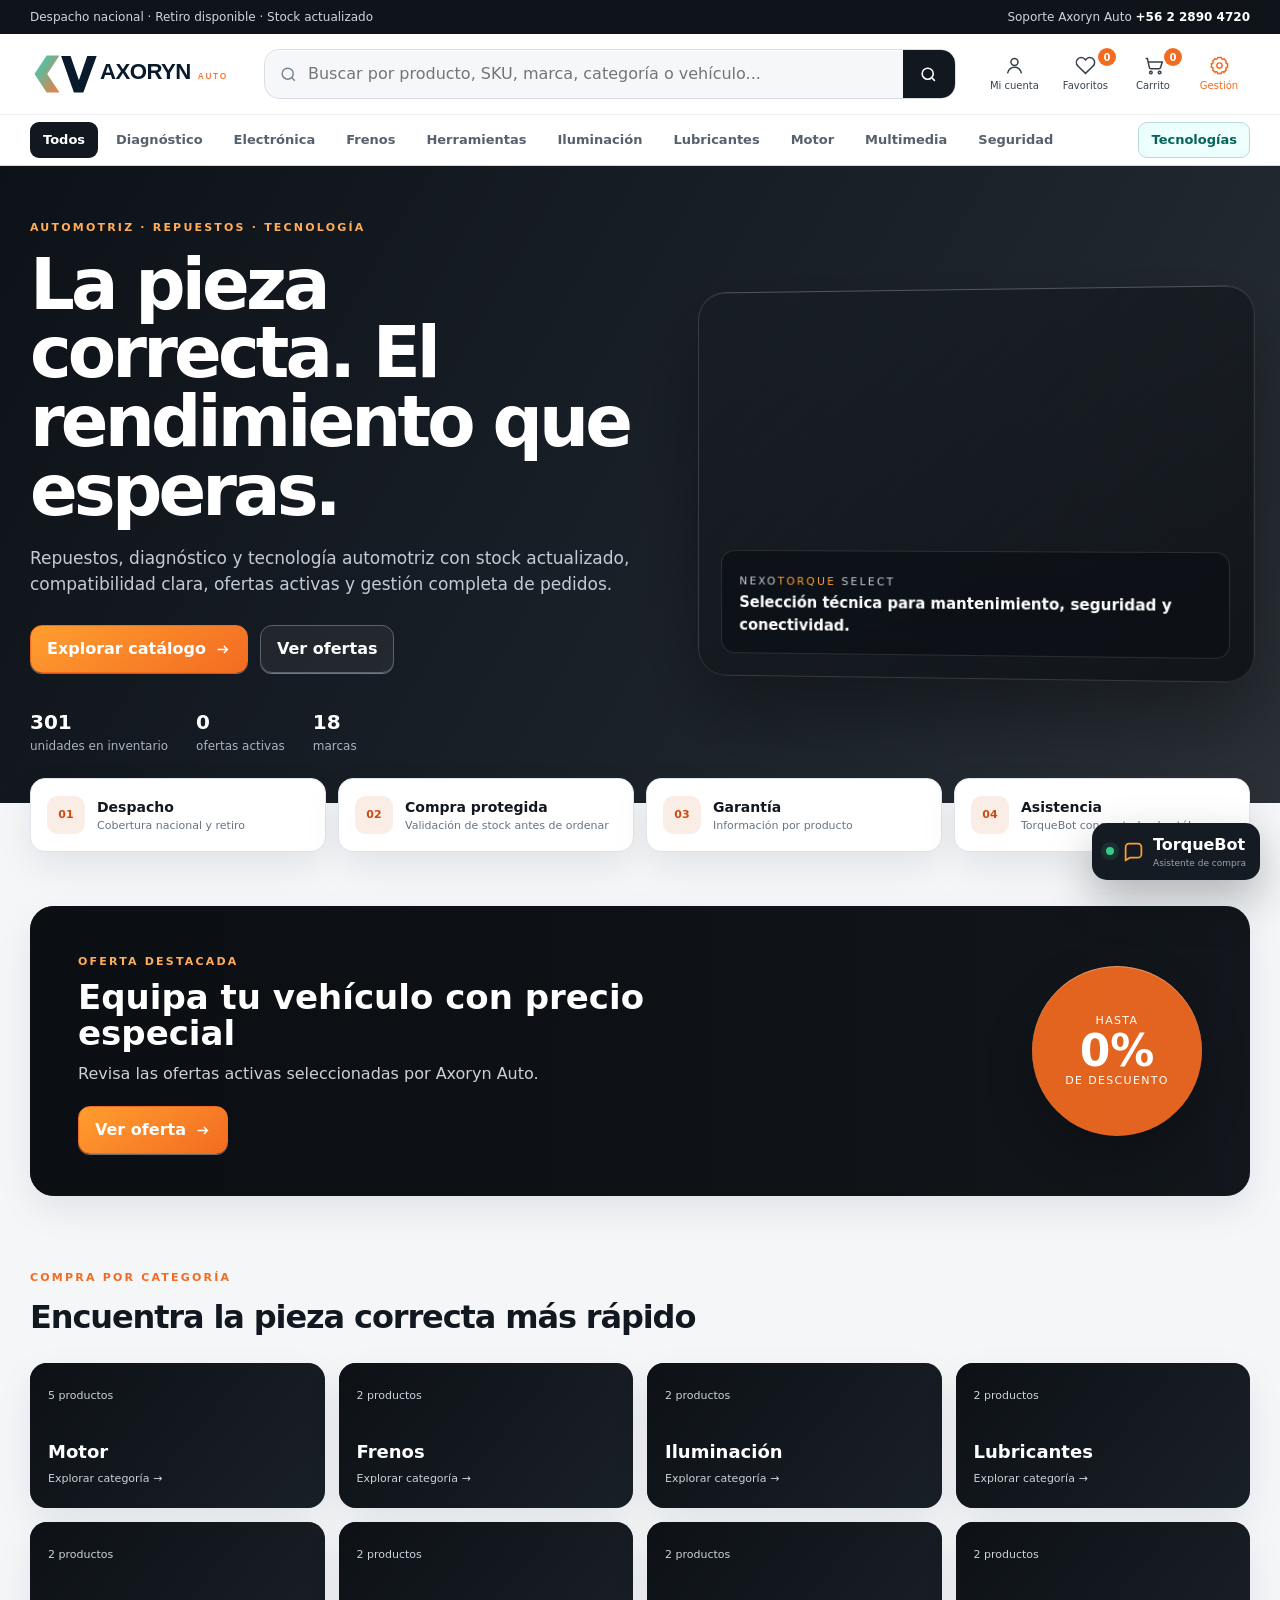
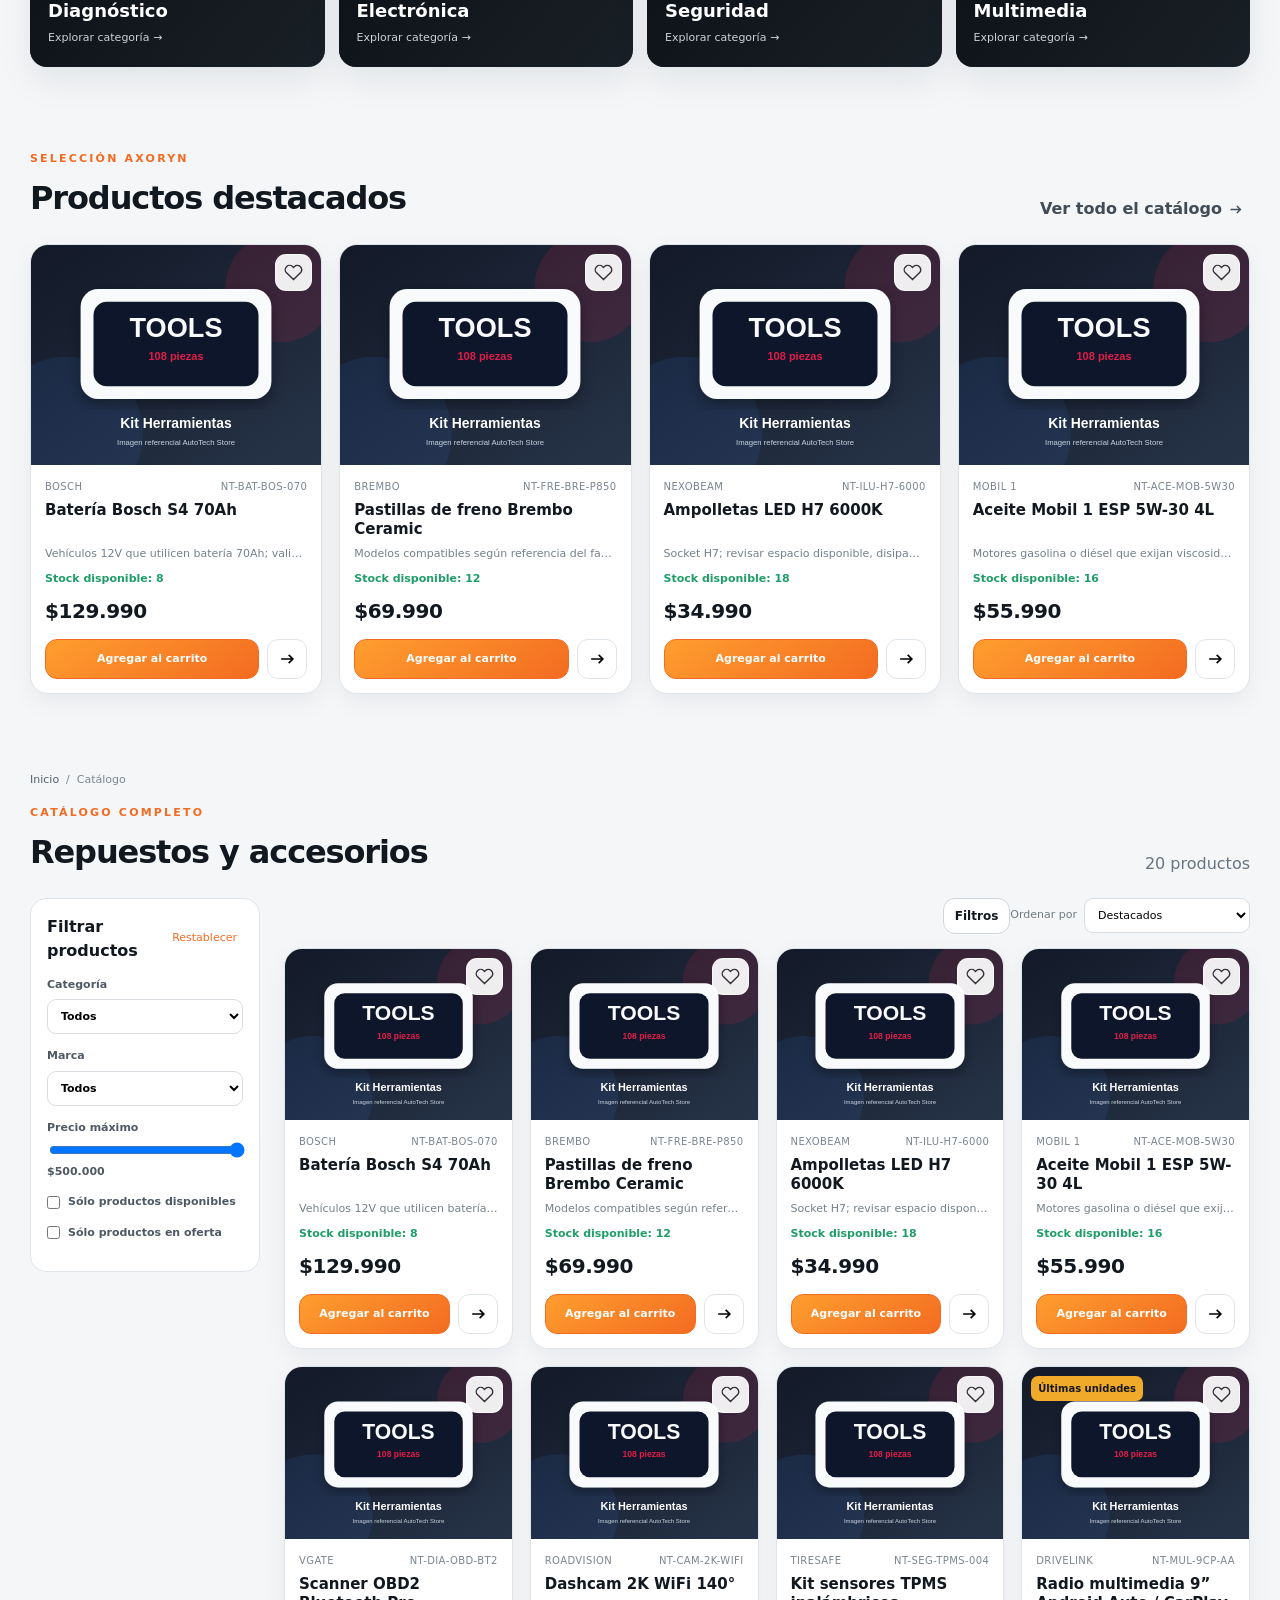
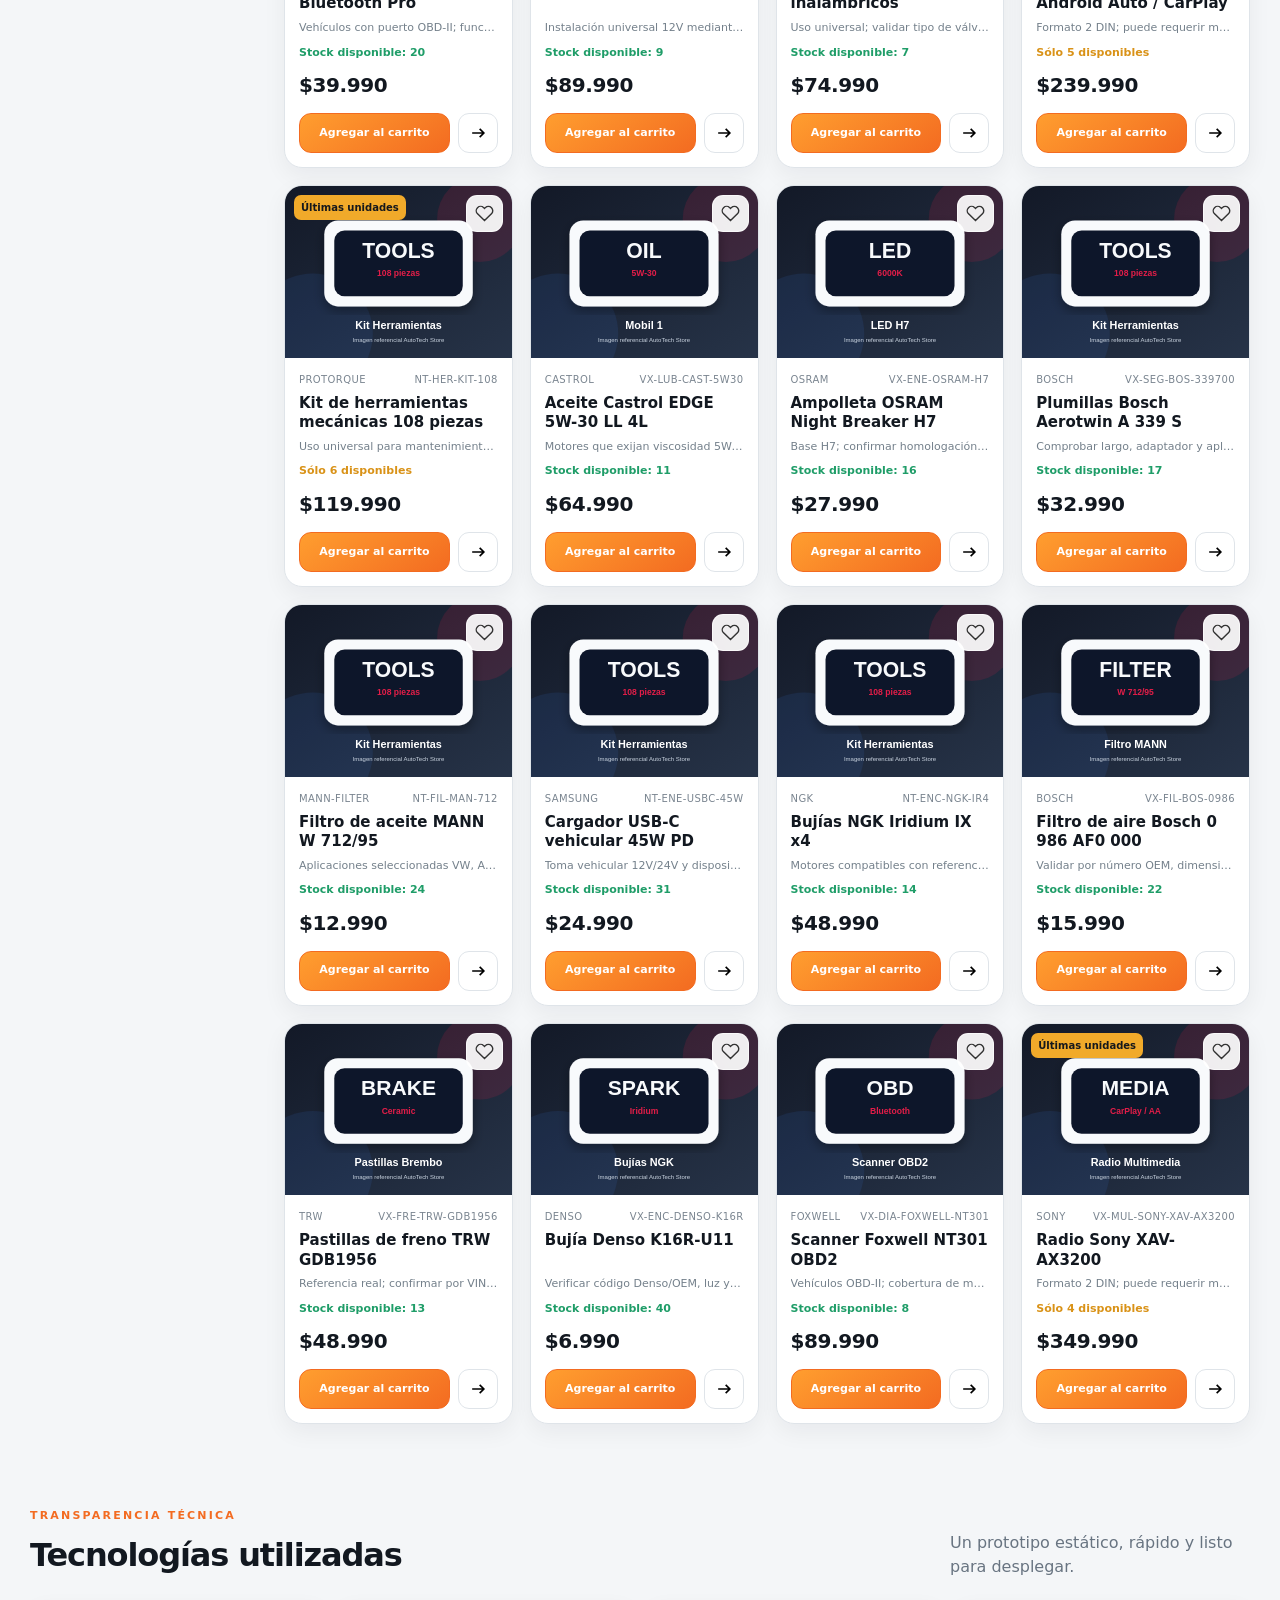
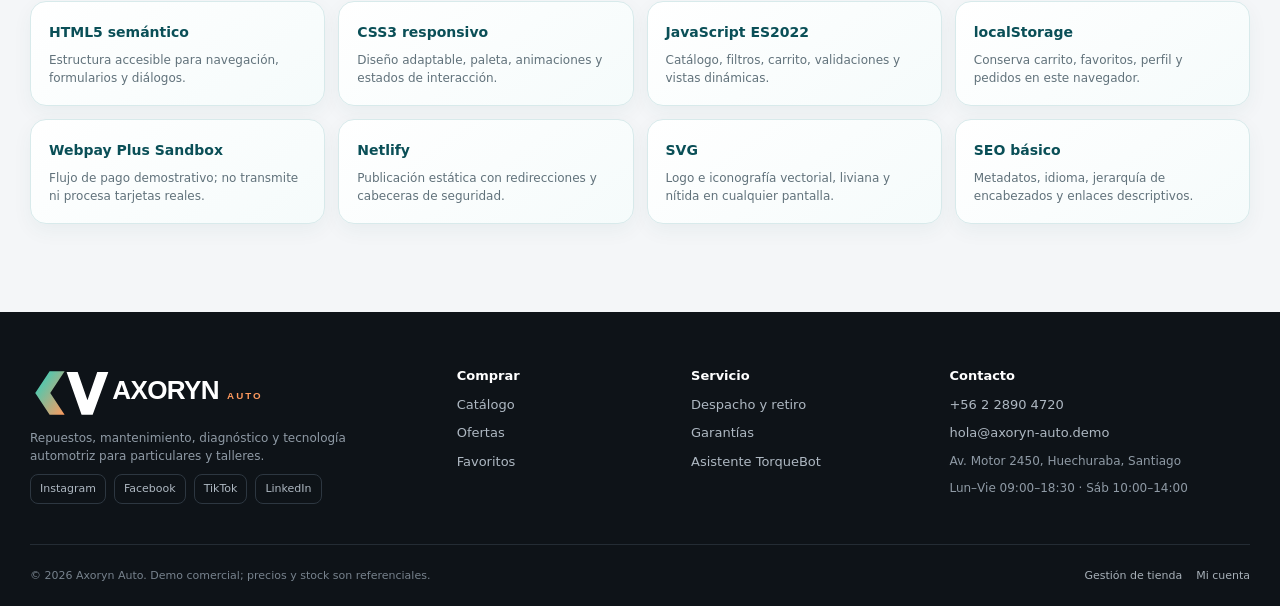
==== commit 98d8be04: "Mejorar prototipo Axoryn Auto" ====
--- a/index.html
+++ b/index.html
@@ -3,10 +3,13 @@
 <head>
   <meta charset="utf-8">
   <meta name="viewport" content="width=device-width,initial-scale=1,viewport-fit=cover">
-  <meta name="theme-color" content="#11161c">
-  <title>NexoTorque | Repuestos, accesorios y tecnología automotriz</title>
-  <meta name="description" content="Tienda de repuestos, accesorios y tecnología automotriz con catálogo, stock, ofertas, carrito y gestión comercial.">
-  <link rel="icon" href="assets/nexotorque-logo.svg" type="image/svg+xml">
+  <meta name="theme-color" content="#081a2c">
+  <title>Axoryn Auto | Repuestos y tecnología automotriz</title>
+  <meta name="description" content="Axoryn Auto: prototipo e-commerce de repuestos y tecnología automotriz, con catálogo, compatibilidad, ofertas, carrito y checkout demo.">
+  <meta property="og:title" content="Axoryn Auto | Tecnología que mueve tu ruta">
+  <meta property="og:description" content="Repuestos, accesorios y tecnología automotriz. Demo e-commerce responsive.">
+  <meta property="og:type" content="website">
+  <link rel="icon" href="assets/axoryn-logo.svg" type="image/svg+xml">
   <link rel="stylesheet" href="styles.css">
 </head>
 <body>
@@ -24,15 +27,15 @@
   <div class="top-strip">
     <div class="shell top-strip-inner">
       <span>Despacho nacional · Retiro disponible · Stock actualizado</span>
-      <span>Soporte NexoTorque <b>+56 2 2890 4720</b></span>
+      <span>Soporte Axoryn Auto <b>+56 2 2890 4720</b></span>
     </div>
   </div>
 
   <header class="site-header">
     <div class="header-main shell">
       <button class="icon-btn mobile-only" id="menuBtn" aria-label="Abrir menú"><svg><use href="#i-menu"></use></svg></button>
-      <a class="brand" href="#" data-nav="home" aria-label="NexoTorque inicio">
-        <img class="brand-logo" src="assets/nexotorque-logo.svg" alt="NexoTorque">
+      <a class="brand" href="#" data-nav="home" aria-label="Axoryn Auto inicio">
+        <img class="brand-logo" src="assets/axoryn-logo.svg" alt="Axoryn Auto">
       </a>
 
       <div class="search-wrap">
@@ -51,13 +54,14 @@
     </div>
 
     <div class="category-bar">
-      <div class="shell category-row" id="categoryNav"></div>
+      <div class="shell category-row"><div id="categoryNav"></div><button class="tech-nav-btn" id="techBtn">Tecnologías</button></div>
     </div>
   </header>
 
   <div id="mobileMenu" class="mobile-menu hidden">
     <button data-nav="home">Inicio</button>
     <button data-nav="catalog">Catálogo</button>
+    <button id="mobileTechBtn">Tecnologías</button>
     <button id="mobileFavBtn">Favoritos</button>
     <button id="mobileCartBtn">Carrito</button>
     <button id="mobileManageBtn">Gestión de tienda</button>
@@ -98,7 +102,7 @@
 
     <section class="promo-banner shell" id="promoBanner">
       <div class="promo-media"></div>
-      <div class="promo-content"><span class="eyebrow light">OFERTA DESTACADA</span><h2 id="promoTitle">Equipa tu vehículo con precio especial</h2><p id="promoText">Revisa las ofertas activas seleccionadas por NexoTorque.</p><button class="btn accent" id="promoCta">Ver oferta <svg><use href="#i-arrow"></use></svg></button></div>
+      <div class="promo-content"><span class="eyebrow light">OFERTA DESTACADA</span><h2 id="promoTitle">Equipa tu vehículo con precio especial</h2><p id="promoText">Revisa las ofertas activas seleccionadas por Axoryn Auto.</p><button class="btn accent" id="promoCta">Ver oferta <svg><use href="#i-arrow"></use></svg></button></div>
       <div class="promo-stat"><small>Hasta</small><b id="promoDiscount">0%</b><span>de descuento</span></div>
     </section>
 
@@ -111,7 +115,7 @@
 
     <section class="section shell" id="featuredSection">
       <div class="section-head">
-        <div><span class="eyebrow">SELECCIÓN NEXOTORQUE</span><h2>Productos destacados</h2></div>
+        <div><span class="eyebrow">SELECCIÓN AXORYN</span><h2>Productos destacados</h2></div>
         <button class="text-btn" id="viewAllBtn">Ver todo el catálogo <svg><use href="#i-arrow"></use></svg></button>
       </div>
       <div id="featuredGrid" class="product-grid"></div>
@@ -157,19 +161,37 @@
       <div class="section-head"><div><span class="eyebrow">TU NAVEGACIÓN</span><h2>Vistos recientemente</h2></div></div>
       <div id="historyGrid" class="product-grid compact-grid"></div>
     </section>
+
+    <section class="section shell technologies" id="technologies" aria-labelledby="techTitle">
+      <div class="section-head"><div><span class="eyebrow">TRANSPARENCIA TÉCNICA</span><h2 id="techTitle">Tecnologías utilizadas</h2></div><p class="muted tech-intro">Un prototipo estático, rápido y listo para desplegar.</p></div>
+      <div class="tech-grid">
+        <article><b>HTML5 semántico</b><p>Estructura accesible para navegación, formularios y diálogos.</p></article>
+        <article><b>CSS3 responsivo</b><p>Diseño adaptable, paleta, animaciones y estados de interacción.</p></article>
+        <article><b>JavaScript ES2022</b><p>Catálogo, filtros, carrito, validaciones y vistas dinámicas.</p></article>
+        <article><b>localStorage</b><p>Conserva carrito, favoritos, perfil y pedidos en este navegador.</p></article>
+        <article><b>Webpay Plus Sandbox</b><p>Flujo de pago demostrativo; no transmite ni procesa tarjetas reales.</p></article>
+        <article><b>Netlify</b><p>Publicación estática con redirecciones y cabeceras de seguridad.</p></article>
+        <article><b>SVG</b><p>Logo e iconografía vectorial, liviana y nítida en cualquier pantalla.</p></article>
+        <article><b>SEO básico</b><p>Metadatos, idioma, jerarquía de encabezados y enlaces descriptivos.</p></article>
+      </div>
+    </section>
   </main>
 
   <footer>
     <div class="shell footer-grid">
-      <div class="footer-about"><img class="footer-logo" src="assets/nexotorque-logo-light.svg" alt="NexoTorque"><p>Repuestos, mantenimiento, diagnóstico y tecnología automotriz para particulares y talleres.</p><div class="social-row"><a href="https://www.instagram.com/" target="_blank" rel="noopener" aria-label="Instagram">Instagram</a><a href="https://www.facebook.com/" target="_blank" rel="noopener" aria-label="Facebook">Facebook</a><a href="https://www.tiktok.com/" target="_blank" rel="noopener" aria-label="TikTok">TikTok</a><a href="https://www.linkedin.com/" target="_blank" rel="noopener" aria-label="LinkedIn">LinkedIn</a></div></div>
+      <div class="footer-about"><img class="footer-logo" src="assets/axoryn-logo-light.svg" alt="Axoryn Auto"><p>Repuestos, mantenimiento, diagnóstico y tecnología automotriz para particulares y talleres.</p><div class="social-row"><a href="https://www.instagram.com/" target="_blank" rel="noopener" aria-label="Instagram">Instagram</a><a href="https://www.facebook.com/" target="_blank" rel="noopener" aria-label="Facebook">Facebook</a><a href="https://www.tiktok.com/" target="_blank" rel="noopener" aria-label="TikTok">TikTok</a><a href="https://www.linkedin.com/" target="_blank" rel="noopener" aria-label="LinkedIn">LinkedIn</a></div></div>
       <div><b>Comprar</b><button data-nav="catalog">Catálogo</button><button id="footerOffers">Ofertas</button><button id="footerFav">Favoritos</button></div>
       <div><b>Servicio</b><button id="footerShipping">Despacho y retiro</button><button id="footerWarranty">Garantías</button><button id="footerChat">Asistente TorqueBot</button></div>
-      <div><b>Contacto</b><a href="tel:+56228904720">+56 2 2890 4720</a><a href="mailto:ventas@nexotorque.cl">ventas@nexotorque.cl</a><p>Av. Motor 2450, Huechuraba, Santiago</p><p>Lun–Vie 09:00–18:30 · Sáb 10:00–14:00</p></div>
-    </div>
-    <div class="shell footer-bottom"><span>© 2026 NexoTorque. Todos los derechos reservados.</span><span><button id="footerManage">Gestión de tienda</button><button id="footerAccount">Mi cuenta</button></span></div>
+      <div><b>Contacto</b><a href="tel:+56228904720">+56 2 2890 4720</a><a href="mailto:hola@axoryn-auto.demo">hola@axoryn-auto.demo</a><p>Av. Motor 2450, Huechuraba, Santiago</p><p>Lun–Vie 09:00–18:30 · Sáb 10:00–14:00</p></div>
+    </div>
+    <div class="shell footer-bottom"><span>© 2026 Axoryn Auto. Demo comercial; precios y stock son referenciales.</span><span><button id="footerManage">Gestión de tienda</button><button id="footerAccount">Mi cuenta</button></span></div>
   </footer>
 
   <div id="toastRegion" class="toast-region" aria-live="polite"></div>
+
+  <div id="flashOfferPopup" class="flash-offer hidden" role="dialog" aria-modal="true" aria-labelledby="flashOfferTitle">
+    <div class="flash-offer-card"><button class="modal-close" id="closeFlashOffer" aria-label="Cerrar oferta">×</button><span class="eyebrow">OFERTA DE ÚLTIMO MINUTO</span><h2 id="flashOfferTitle">Precio especial por tiempo limitado</h2><p id="flashOfferText"></p><div class="flash-offer-actions"><button class="btn accent" id="flashOfferCta">Ver oferta</button><button class="text-btn" id="dismissFlashOffer">No mostrar nuevamente</button></div><small>Promoción demo. Vigencia, precio y stock son referenciales.</small></div>
+  </div>
 
   <div id="productModal" class="modal hidden" role="dialog" aria-modal="true" aria-labelledby="productModalTitle">
     <div class="modal-backdrop" data-close="product"></div>
@@ -201,7 +223,7 @@
           <div>
             <div class="form-section"><h3>Datos del comprador</h3><div class="form-grid"><label>Nombre completo<input name="name" required minlength="3"></label><label>RUT<input name="rut" required placeholder="12.345.678-5"></label><label>Correo<input name="email" type="email" required></label><label>Teléfono<input name="phone" required placeholder="+56 9 1234 5678"></label></div></div>
             <div class="form-section"><h3>Entrega</h3><div class="choice-grid delivery-switch"><label><input type="radio" name="delivery" value="shipping" checked><span><b>Despacho</b><small>Entrega en dirección indicada</small></span></label><label><input type="radio" name="delivery" value="pickup"><span><b>Retiro</b><small>Retiro sin costo</small></span></label></div><div id="shippingFields" class="form-grid"><label class="span-2">Dirección<input name="address" required></label><label>Comuna<input name="commune" required></label><label>Región<select name="region" required><option value="">Seleccionar</option><option>Región Metropolitana</option><option>Valparaíso</option><option>O'Higgins</option><option>Maule</option><option>Biobío</option><option>La Araucanía</option><option>Los Ríos</option><option>Los Lagos</option><option>Antofagasta</option><option>Coquimbo</option></select></label></div></div>
-            <div class="form-section"><h3>Medio de pago</h3><div class="choice-grid payment-grid"><label><input type="radio" name="payment" value="Webpay Plus" checked><span><b>Webpay Plus</b><small>Tarjetas bancarias</small></span></label><label><input type="radio" name="payment" value="Tarjeta de crédito"><span><b>Crédito</b><small>Tarjeta bancaria</small></span></label><label><input type="radio" name="payment" value="Tarjeta de débito"><span><b>Débito</b><small>Tarjeta bancaria</small></span></label><label><input type="radio" name="payment" value="Transferencia"><span><b>Transferencia</b><small>Coordinación de pago</small></span></label></div></div>
+            <div class="form-section"><h3>Medio de pago</h3><div class="choice-grid payment-grid"><label><input type="radio" name="payment" value="Webpay Plus Sandbox" checked><span><b>Webpay Plus · demo</b><small>Sandbox: sin cobro real</small></span></label><label><input type="radio" name="payment" value="Tarjeta demo"><span><b>Tarjeta demo</b><small>Simulación local</small></span></label><label><input type="radio" name="payment" value="Débito demo"><span><b>Débito demo</b><small>Simulación local</small></span></label><label><input type="radio" name="payment" value="Transferencia demo"><span><b>Transferencia demo</b><small>Sin datos bancarios</small></span></label></div><p class="demo-payment-note">Ambiente demostrativo: nunca ingreses datos reales de pago.</p></div>
             <label class="save-profile"><input type="checkbox" name="saveProfile" checked> Guardar estos datos en Mi cuenta</label>
             <div id="checkoutErrors" class="form-errors hidden"></div>
           </div>
@@ -225,7 +247,7 @@
     <div class="modal-backdrop" data-close="management"></div>
     <div class="modal-card management-card">
       <button class="modal-close" data-close="management">×</button>
-      <div class="management-head"><div><span class="eyebrow">PANEL NEXOTORQUE</span><h2>Gestión de tienda</h2></div><div class="management-actions"><button class="btn compact" id="exportCatalogBtn">Exportar catálogo</button><label class="btn compact file-btn">Importar catálogo<input id="importCatalogInput" type="file" accept="application/json"></label></div></div>
+      <div class="management-head"><div><span class="eyebrow">PANEL AXORYN</span><h2>Gestión de tienda</h2></div><div class="management-actions"><button class="btn compact" id="exportCatalogBtn">Exportar catálogo</button><label class="btn compact file-btn">Importar catálogo<input id="importCatalogInput" type="file" accept="application/json"></label></div></div>
       <div class="management-tabs" role="tablist"><button data-mtab="dashboard" class="active">Resumen</button><button data-mtab="products">Productos</button><button data-mtab="offers">Ofertas</button><button data-mtab="orders">Pedidos</button></div>
       <section class="management-view" data-mview="dashboard"><div id="managementKpis" class="kpi-grid"></div><div class="management-panels"><div class="admin-panel"><h3>Stock crítico</h3><div id="lowStockList"></div></div><div class="admin-panel"><h3>Actividad comercial</h3><div id="commercialSummary"></div></div></div></section>
       <section class="management-view hidden" data-mview="products"><div class="admin-toolbar"><div class="admin-search"><svg><use href="#i-search"></use></svg><input id="adminProductSearch" placeholder="Buscar producto o SKU"></div><button class="btn accent" id="newProductBtn">+ Nuevo producto</button></div><div class="table-wrap"><table class="admin-table"><thead><tr><th>Producto</th><th>SKU</th><th>Precio</th><th>Stock</th><th>Estado</th><th></th></tr></thead><tbody id="adminProductsBody"></tbody></table></div></section>
@@ -240,7 +262,7 @@
   </div>
 
   <button id="chatToggle" class="chat-toggle" aria-label="Abrir asistente TorqueBot"><span class="chat-pulse"></span><svg><use href="#i-chat"></use></svg><span><b>TorqueBot</b><small>Asistente de compra</small></span></button>
-  <section id="chatPanel" class="chat-panel hidden" aria-label="Chatbot NexoTorque">
+  <section id="chatPanel" class="chat-panel hidden" aria-label="Chatbot Axoryn Auto">
     <header><div class="bot-avatar">NT</div><div><b>TorqueBot</b><small>Especialista del catálogo</small></div><span class="online-dot"></span><button id="chatClose" aria-label="Cerrar chat">×</button></header>
     <div id="chatMessages" class="chat-messages"></div>
     <div id="chatQuick" class="chat-quick"><button data-chat="¿Qué productos tienen oferta?">Ofertas</button><button data-chat="¿Cuál es el producto más barato?">Más barato</button><button data-chat="¿Qué scanner OBD2 tienen?">OBD2</button><button data-chat="¿Cómo funciona el despacho?">Despacho</button></div>
--- a/styles.css
+++ b/styles.css
@@ -1,4 +1,8 @@
 :root{--ink:#121820;--ink-2:#1b232d;--ink-3:#29323d;--paper:#f4f6f8;--card:#fff;--line:#dfe4e9;--muted:#687481;--accent:#f36b21;--accent-2:#ff9e2f;--accent-dark:#c94b12;--green:#1f9d68;--red:#c23b3b;--amber:#d99217;--shadow:0 14px 36px rgba(18,24,32,.08);--shadow-lg:0 28px 75px rgba(9,13,18,.20);--radius:18px}
+/* Virexa additions: transparent technical section and last-minute promotion */
+#categoryNav{display:flex;gap:5px;overflow:auto;scrollbar-width:none;flex:1}.tech-nav-btn{margin-left:auto;white-space:nowrap;border:1px solid #b8d9dc!important;background:#edfffd!important;color:#08635d!important;padding:7px 12px!important;border-radius:9px;font-weight:800!important;font-size:13px}.tech-nav-btn:hover{background:#20bdb1!important;color:#fff!important}.technologies{padding-bottom:65px}.tech-intro{max-width:300px;margin:0}.tech-grid{display:grid;grid-template-columns:repeat(4,1fr);gap:13px}.tech-grid article{background:linear-gradient(145deg,#fff,#f5fbfb);border:1px solid #d8eaeb;border-radius:16px;padding:18px;box-shadow:0 7px 20px rgba(15,73,80,.05)}.tech-grid b{color:#0a4f57;font-size:14px}.tech-grid p{font-size:12px;color:#61727b;margin:7px 0 0}.demo-payment-note{margin:10px 0 0;font-size:11px;color:#9d4a20}.flash-offer{position:fixed;inset:0;z-index:120;display:grid;place-items:center;padding:18px;background:rgba(2,14,26,.65);backdrop-filter:blur(5px)}.flash-offer-card{position:relative;width:min(510px,100%);padding:34px;border-radius:23px;color:#f8fbfd;background:radial-gradient(circle at 90% 0,#1e7f8d 0,transparent 40%),linear-gradient(145deg,#081a2c,#102e42);box-shadow:0 30px 80px rgba(0,0,0,.4)}.flash-offer-card h2{font-size:32px;line-height:1.04;margin:8px 0}.flash-offer-card p{color:#c7d9df}.flash-offer-card small{display:block;margin-top:20px;color:#9eb5bd}.flash-offer-card .modal-close{color:#fff}.flash-offer-actions{display:flex;gap:10px;align-items:center;margin-top:22px}.flash-offer-actions .text-btn{color:#d7e9ec}.flash-offer-actions .text-btn:hover{text-decoration:underline}
+@media(max-width:800px){.tech-grid{grid-template-columns:repeat(2,1fr)}}@media(max-width:520px){.tech-grid{grid-template-columns:1fr}.tech-intro{display:none}.flash-offer-card{padding:29px 23px}.flash-offer-card h2{font-size:27px}.flash-offer-actions{align-items:stretch;flex-direction:column}.tech-nav-btn{font-size:12px}}
+.review-summary{display:grid;grid-template-columns:150px 1fr;gap:20px;margin-top:24px;padding:20px;border-radius:15px;background:#f5faf9;border:1px solid #dbe9e6}.review-summary>div:first-child{display:flex;flex-direction:column;justify-content:center}.review-summary>div:first-child b{font-size:28px}.review-summary span{color:#e47c25;letter-spacing:2px}.review-summary small{color:#73808a;font-size:11px}.review-summary h3{margin:0 0 7px}.review-summary article{padding:9px 0;border-top:1px solid #dfe9e6;font-size:12px}.review-summary article p{margin:4px 0 0;color:#596772}@media(max-width:520px){.review-summary{grid-template-columns:1fr}}
 *{box-sizing:border-box}html{scroll-behavior:smooth}body{margin:0;font-family:Inter,ui-sans-serif,system-ui,-apple-system,BlinkMacSystemFont,"Segoe UI",sans-serif;background:var(--paper);color:var(--ink);line-height:1.5}body.locked{overflow:hidden}button,input,select,textarea{font:inherit}button,a{transition:.2s ease}button{cursor:pointer}.hidden{display:none!important}.block{display:block}.shell{width:min(1220px,calc(100% - 34px));margin:auto}.svg-sprite{position:absolute;width:0;height:0;overflow:hidden}.top-strip{background:#0f141a;color:#cdd5de;font-size:12px}.top-strip-inner{min-height:34px;display:flex;justify-content:space-between;align-items:center;gap:20px}.top-strip b{color:#fff}.site-header{position:sticky;top:0;z-index:45;background:rgba(255,255,255,.96);backdrop-filter:blur(18px);border-bottom:1px solid rgba(209,215,222,.92)}.header-main{display:grid;grid-template-columns:210px minmax(320px,1fr) auto;gap:24px;align-items:center;padding:13px 0}.brand{display:inline-flex;align-items:center;text-decoration:none}.brand-logo{display:block;width:200px;height:auto}.search-wrap{position:relative;display:flex;align-items:center;background:#f6f7f9;border:1px solid #d8dde3;border-radius:15px;overflow:visible;box-shadow:inset 0 1px 0 #fff}.search-leading{width:19px;height:19px;margin-left:14px;stroke:#77828e;fill:none;stroke-width:1.8}.search-wrap input{min-width:0;flex:1;border:0;outline:0;background:transparent;padding:12px 10px;color:var(--ink)}.search-btn{align-self:stretch;border:0;border-radius:0 14px 14px 0;background:var(--ink);color:#fff;width:52px;display:grid;place-items:center}.search-btn svg{width:19px;height:19px;stroke:currentColor;fill:none;stroke-width:2}.suggestions{position:absolute;top:calc(100% + 9px);left:0;right:0;background:#fff;border:1px solid var(--line);border-radius:15px;box-shadow:0 22px 55px rgba(13,19,27,.16);overflow:hidden;z-index:70}.suggestion-item{width:100%;display:grid;grid-template-columns:64px 1fr auto;align-items:center;gap:12px;border:0;background:#fff;padding:10px 12px;text-align:left}.suggestion-item:hover{background:#f7f8fa}.suggestion-item img{width:64px;height:50px;object-fit:cover;border-radius:9px;background:#eef1f4}.suggestion-item b{font-size:13px}.suggestion-item small{display:block;color:var(--muted)}.suggestion-item strong{color:var(--accent)}.header-actions{display:flex;align-items:center;gap:4px}.header-action{position:relative;border:0;background:transparent;color:#37414c;padding:8px 10px;border-radius:11px;min-width:62px}.header-action:hover{background:#f0f2f4;color:#111}.header-action svg{width:21px;height:21px;stroke:currentColor;fill:none;stroke-width:1.7;display:block;margin:auto}.header-action small{font-size:10px;display:block;margin-top:2px}.manage-action{color:var(--accent)}.counter{position:absolute;right:2px;top:1px;min-width:18px;height:18px;padding:0 5px;border-radius:99px;background:var(--accent);color:#fff;font-size:10px;display:grid;place-items:center}.category-bar{border-top:1px solid #eef0f2}.category-row{display:flex;gap:5px;overflow:auto;padding:7px 0;scrollbar-width:none}.category-row::-webkit-scrollbar{display:none}.category-row button{white-space:nowrap;border:0;background:transparent;color:#56616d;padding:8px 13px;border-radius:9px;font-weight:650;font-size:13px}.category-row button:hover,.category-row button.active{background:var(--ink);color:#fff}.mobile-only{display:none}.icon-btn{border:1px solid var(--line);background:#fff;border-radius:11px;padding:9px}.icon-btn svg{width:20px;height:20px;stroke:currentColor;fill:none;stroke-width:2}.mobile-menu{position:fixed;z-index:65;top:104px;left:15px;right:15px;background:#fff;border:1px solid var(--line);border-radius:16px;box-shadow:var(--shadow-lg);padding:9px}.mobile-menu button{border:0;background:transparent;width:100%;text-align:left;padding:12px;border-radius:9px}.mobile-menu button:hover{background:#f3f5f7}.hero{background:linear-gradient(120deg,#0d1218,#1e252d 72%,#2a3036);color:#fff;overflow:hidden}.hero-grid{min-height:525px;display:grid;grid-template-columns:1.05fr .95fr;gap:45px;align-items:center;padding-top:48px;padding-bottom:48px}.eyebrow{font-size:11px;letter-spacing:.20em;font-weight:850;color:var(--accent);text-transform:uppercase}.eyebrow.light{color:#ffad59}.hero h1{font-size:clamp(45px,5.5vw,75px);line-height:.98;letter-spacing:-.055em;margin:13px 0 20px;max-width:720px}.hero p{max-width:650px;color:#c3cbd4;font-size:17px}.hero-actions{display:flex;gap:12px;margin:28px 0 34px}.btn{border:1px solid #cfd5db;background:#fff;color:var(--ink);border-radius:12px;padding:11px 16px;font-weight:800;display:inline-flex;align-items:center;justify-content:center;gap:8px;box-shadow:0 1px 0 rgba(255,255,255,.4)}.btn svg{width:17px;height:17px;stroke:currentColor;fill:none;stroke-width:2}.btn:hover{transform:translateY(-2px);box-shadow:0 11px 24px rgba(18,24,32,.12)}.btn.accent{border-color:var(--accent);background:linear-gradient(145deg,var(--accent-2),var(--accent));color:#fff}.btn.ghost{background:#fff}.btn.hero-ghost{border-color:#59636e;color:#fff;background:rgba(255,255,255,.05)}.btn.compact{padding:8px 11px;font-size:12px}.btn.wide{width:100%}.hero-badges{display:flex;gap:28px;flex-wrap:wrap}.hero-badges span{color:#aab4bf;font-size:12px}.hero-badges b{display:block;color:#fff;font-size:20px}.hero-photo{height:390px;border-radius:28px;position:relative;overflow:hidden;background-image:linear-gradient(140deg,rgba(8,11,15,.08),rgba(8,11,15,.72)),url('https://images.pexels.com/photos/5506059/pexels-photo-5506059.jpeg?auto=compress&cs=tinysrgb&w=1400');background-size:cover;background-position:center;box-shadow:0 35px 75px rgba(0,0,0,.35),inset 0 1px 0 rgba(255,255,255,.12);transform:perspective(1000px) rotateY(-4deg)}.hero-photo:before{content:"";position:absolute;inset:0;border:1px solid rgba(255,255,255,.15);border-radius:inherit}.hero-photo-overlay{position:absolute;left:24px;right:24px;bottom:23px;padding:17px 18px;background:rgba(11,15,20,.70);border:1px solid rgba(255,255,255,.12);backdrop-filter:blur(14px);border-radius:14px}.hero-photo-overlay b{display:block;font-size:15px}.hero-kicker{font-size:11px;letter-spacing:.20em;color:#c6cdd5}.hero-kicker span{color:var(--accent-2)}.trust{margin-top:-25px;position:relative;z-index:3;display:grid;grid-template-columns:repeat(4,1fr);gap:12px}.trust article{display:flex;gap:12px;align-items:center;background:#fff;border:1px solid var(--line);border-radius:15px;padding:17px 16px;box-shadow:var(--shadow)}.trust-icon{width:38px;height:38px;border-radius:11px;background:#f9ede6;color:var(--accent-dark);display:grid;place-items:center;font-size:11px;font-weight:900}.trust b,.trust small{display:block}.trust b{font-size:14px}.trust small{color:var(--muted);font-size:11px}.promo-banner{min-height:280px;margin-top:54px;border-radius:24px;position:relative;overflow:hidden;color:#fff;background:#151a20;display:grid;grid-template-columns:1fr auto;align-items:center;padding:42px 48px;box-shadow:var(--shadow)}.promo-media{position:absolute;inset:0;background-image:linear-gradient(90deg,rgba(10,13,17,.94) 0%,rgba(10,13,17,.76) 45%,rgba(10,13,17,.25) 100%),var(--promo-image,url('https://upload.wikimedia.org/wikipedia/commons/f/f4/Automobile_brake_pad.jpg'));background-size:cover;background-position:center 52%;opacity:.94}.promo-content,.promo-stat{position:relative;z-index:2}.promo-content{max-width:610px}.promo-content h2{font-size:34px;line-height:1.04;margin:8px 0 11px}.promo-content p{color:#cbd1d8;margin:0 0 20px}.promo-stat{width:170px;height:170px;border-radius:50%;background:rgba(243,107,33,.93);display:grid;place-items:center;align-content:center;text-align:center;box-shadow:0 20px 45px rgba(0,0,0,.28),inset 0 1px 0 rgba(255,255,255,.3)}.promo-stat small,.promo-stat span{font-size:11px;text-transform:uppercase;letter-spacing:.12em}.promo-stat b{font-size:44px;line-height:1}.section{padding-top:68px;padding-bottom:10px}.section-head{display:flex;justify-content:space-between;align-items:end;gap:18px;margin-bottom:22px}.section h2{font-size:32px;letter-spacing:-.035em;margin:5px 0 0}.section-note{font-size:12px;color:var(--muted)}.text-btn{border:0;background:transparent;color:#414c57;font-weight:800;display:flex;align-items:center;gap:5px}.text-btn svg{width:17px;height:17px;stroke:currentColor;fill:none;stroke-width:2}.category-cards{display:grid;grid-template-columns:repeat(4,1fr);gap:14px}.category-card{position:relative;overflow:hidden;min-height:145px;border:0;border-radius:17px;text-align:left;color:#fff;background:#202830;padding:18px;box-shadow:var(--shadow)}.category-card:after{content:"";position:absolute;inset:0;background:linear-gradient(130deg,rgba(12,16,21,.95),rgba(12,16,21,.35))}.category-card:nth-child(2n){background-image:url('https://images.pexels.com/photos/19499399/pexels-photo-19499399.jpeg?auto=compress&cs=tinysrgb&w=900');background-size:cover;background-position:center}.category-card:nth-child(3n){background-image:url('https://images.pexels.com/photos/11334986/pexels-photo-11334986.jpeg?auto=compress&cs=tinysrgb&w=900');background-size:cover;background-position:center}.category-card>*{position:relative;z-index:2}.category-card b{font-size:18px;display:block;margin-top:32px}.category-card span{font-size:11px;color:#cbd2d9}.category-card:hover{transform:translateY(-3px)}.product-grid{display:grid;grid-template-columns:repeat(4,1fr);gap:17px}.compact-grid{grid-template-columns:repeat(5,1fr)}.product-card{position:relative;overflow:hidden;background:#fff;border:1px solid var(--line);border-radius:18px;box-shadow:0 8px 23px rgba(20,27,34,.055);transition:.25s}.product-card:hover{transform:translateY(-5px);box-shadow:0 20px 45px rgba(18,24,32,.12)}.product-image-wrap{position:relative;aspect-ratio:1.32;overflow:hidden;background:#edf0f2}.product-image-wrap img{width:100%;height:100%;object-fit:cover;display:block;transition:.3s transform}.product-card:hover .product-image-wrap img{transform:scale(1.035)}.badges{position:absolute;left:9px;top:9px;display:flex;gap:5px;z-index:3}.badge{padding:5px 7px;border-radius:7px;background:#222a33;color:#fff;font-size:10px;font-weight:850}.badge.sale{background:var(--accent)}.badge.low{background:#f1aa2a;color:#15181c}.fav-btn{position:absolute;right:9px;top:9px;z-index:3;width:37px;height:37px;border:1px solid rgba(255,255,255,.65);border-radius:11px;background:rgba(255,255,255,.92);display:grid;place-items:center;color:#333}.fav-btn svg{width:19px;height:19px;stroke:currentColor;fill:none;stroke-width:1.8}.fav-btn.active{color:#e44a37}.fav-btn.active svg{fill:currentColor}.product-body{padding:14px}.product-meta{display:flex;justify-content:space-between;gap:8px;color:#7a8590;font-size:10px;text-transform:uppercase;letter-spacing:.04em}.product-body h3{font-size:15px;line-height:1.28;margin:7px 0 6px;min-height:39px}.compat{font-size:11px;color:#74808b;white-space:nowrap;overflow:hidden;text-overflow:ellipsis}.stock-line{font-size:11px;margin-top:8px;color:var(--green);font-weight:700}.stock-line.low{color:var(--amber)}.stock-line.out{color:var(--red)}.price-line{display:flex;align-items:flex-end;gap:8px;margin:9px 0 13px}.price-line b{font-size:20px;letter-spacing:-.02em}.old-price{text-decoration:line-through;color:#98a2ad;font-size:12px}.offer-until{font-size:10px;color:var(--accent-dark)}.card-actions{display:grid;grid-template-columns:1fr auto;gap:8px}.card-actions .btn{font-size:11px;padding:9px 10px}.card-actions .icon-btn{display:grid;place-items:center}.breadcrumbs{display:flex;align-items:center;gap:7px;font-size:11px;color:#7c8792;margin-bottom:10px}.breadcrumbs button{border:0;background:transparent;padding:0;color:#53606d}.catalog-layout{display:grid;grid-template-columns:230px 1fr;gap:24px}.filters{background:#fff;border:1px solid var(--line);border-radius:16px;padding:16px;height:max-content;position:sticky;top:132px}.filter-title{display:flex;justify-content:space-between;gap:10px;margin-bottom:14px}.filter-title button{border:0;background:transparent;color:var(--accent);font-size:11px}.filters label{display:block;font-size:11px;font-weight:750;color:#4e5964;margin:14px 0}.filters select,.filters input[type=range]{width:100%;margin-top:6px}.filters select,.catalog-toolbar select{border:1px solid #d8dde2;background:#fff;border-radius:9px;padding:9px}.check-row{display:flex!important;align-items:center;gap:8px}.check-row input{margin:0!important;width:auto!important}.catalog-toolbar{display:flex;justify-content:flex-end;margin-bottom:14px}.catalog-toolbar label{display:flex;align-items:center;gap:7px;color:#6e7984;font-size:11px}.muted{color:var(--muted)}.empty-state{text-align:center;background:#fff;border:1px dashed #cfd5dc;border-radius:17px;padding:38px 18px}.empty-symbol{font-size:36px}.empty-symbol svg{width:38px;height:38px;stroke:currentColor;fill:none;stroke-width:1.5}.empty-state h3{margin:7px 0}.empty-state p{color:var(--muted);margin-top:4px}footer{margin-top:78px;background:#0e1318;color:#dce2e8;padding:54px 0 0}.footer-grid{display:grid;grid-template-columns:1.6fr .8fr .9fr 1.25fr;gap:42px}.footer-grid>div{display:flex;flex-direction:column;gap:9px}.footer-logo{width:235px;max-width:100%}.footer-about p{max-width:360px;color:#97a3af;font-size:13px}.footer-grid b{font-size:13px;color:#fff}.footer-grid button,.footer-grid a{border:0;background:transparent;text-decoration:none;color:#aeb8c2;text-align:left;padding:0;font-size:13px}.footer-grid button:hover,.footer-grid a:hover{color:#fff}.footer-grid p{color:#8f9aa5;font-size:12px;margin:0}.social-row{display:flex;gap:8px;flex-wrap:wrap}.social-row a{border:1px solid #2d3741;padding:6px 9px;border-radius:8px;font-size:11px}.footer-bottom{margin-top:40px;border-top:1px solid #242c34;min-height:62px;display:flex;align-items:center;justify-content:space-between;color:#77828d;font-size:11px}.footer-bottom span:last-child{display:flex;gap:14px}.footer-bottom button{border:0;background:transparent;color:#a7b0b8;padding:0;font-size:11px}.modal{position:fixed;inset:0;z-index:90;display:grid;place-items:center;padding:20px}.modal-backdrop{position:absolute;inset:0;background:rgba(5,8,12,.66);backdrop-filter:blur(6px)}.modal-card{position:relative;z-index:2;width:min(1080px,100%);max-height:92vh;overflow:auto;background:#fff;border-radius:22px;padding:24px;box-shadow:var(--shadow-lg)}.modal-close{position:absolute;right:14px;top:14px;z-index:5;width:38px;height:38px;border:0;border-radius:11px;background:#eef1f4;color:#313a43;font-size:22px}.static-close{position:static}.product-detail{display:grid;grid-template-columns:1fr 1fr;gap:30px}.product-detail-image{width:100%;aspect-ratio:1.25;object-fit:cover;border-radius:17px;background:#eef1f4}.product-detail h2{font-size:31px;line-height:1.08;margin:7px 0 10px}.product-detail p{color:#5f6a75}.detail-specs{display:grid;grid-template-columns:repeat(2,1fr);gap:8px;margin:17px 0}.detail-specs div{border:1px solid var(--line);background:#f7f8fa;border-radius:10px;padding:9px}.detail-specs small{display:block;color:#77828d;font-size:10px}.detail-specs b{font-size:12px}.detail-buy{display:grid;grid-template-columns:90px 1fr;gap:9px}.detail-buy input{border:1px solid var(--line);border-radius:11px;padding:10px}.related-wrap{margin-top:27px;padding-top:20px;border-top:1px solid var(--line)}.modal-grid{grid-template-columns:repeat(3,1fr);margin-top:15px}.drawer{position:fixed;inset:0;z-index:80}.drawer-backdrop{position:absolute;inset:0;background:rgba(4,7,10,.55)}.drawer-panel{position:absolute;right:0;top:0;bottom:0;width:min(470px,100%);background:#fff;padding:20px;overflow:auto;box-shadow:-28px 0 70px rgba(9,13,18,.24)}.drawer-head{display:flex;justify-content:space-between;align-items:start}.drawer-head h2{margin:2px 0}.cart-items{display:flex;flex-direction:column;gap:10px;margin:18px 0}.cart-item{display:grid;grid-template-columns:78px 1fr auto;gap:10px;border:1px solid var(--line);border-radius:13px;padding:9px}.cart-item img{width:78px;height:65px;object-fit:cover;border-radius:8px;background:#edf0f2}.cart-item h4{font-size:13px;line-height:1.2;margin:0 0 5px}.cart-item small{color:#7b8792}.qty-controls{display:flex;gap:6px;align-items:center;margin-top:7px}.qty-controls button{width:27px;height:27px;border:1px solid var(--line);background:#fff;border-radius:7px}.remove-btn{border:0;background:transparent;color:var(--red);font-size:11px}.cart-summary{border-top:1px solid var(--line);padding-top:13px}.cart-summary>div{display:flex;justify-content:space-between;margin:8px 0;font-size:13px}.total-row{font-size:17px!important;border-top:1px solid var(--line);padding-top:11px}.checkout-card{width:min(1180px,100%)}.checkout-header h2{margin:4px 0}.checkout-header p{color:var(--muted);margin-top:0}.checkout-layout{display:grid;grid-template-columns:1.45fr .75fr;gap:24px}.form-section{border-top:1px solid var(--line);padding:16px 0}.form-section h3{margin:0 0 11px}.form-grid{display:grid;grid-template-columns:repeat(2,1fr);gap:11px}.form-grid label,.profile-panel label,.editor-grid label,.offer-form label{font-size:11px;font-weight:750;color:#55616d}.form-grid input,.form-grid select,.profile-panel input,.editor-grid input,.editor-grid textarea,.offer-form input,.offer-form select,.admin-search input{width:100%;border:1px solid #d6dce2;border-radius:10px;padding:10px;margin-top:5px;outline:0;background:#fff}.form-grid input:focus,.form-grid select:focus,.profile-panel input:focus,.editor-grid input:focus,.editor-grid textarea:focus,.offer-form input:focus,.offer-form select:focus{border-color:#f29a64;box-shadow:0 0 0 3px #fff0e7}.span-2{grid-column:span 2}.choice-grid{display:grid;grid-template-columns:repeat(2,1fr);gap:9px;margin-bottom:12px}.choice-grid label{display:flex;gap:9px;align-items:start;border:1px solid var(--line);border-radius:11px;padding:10px;background:#fff}.choice-grid b,.choice-grid small{display:block}.choice-grid small{color:#77828d;font-size:10px}.save-profile{display:flex;align-items:center;gap:7px;font-size:11px;color:#58636e}.form-errors{margin-top:12px;background:#fff1ef;border:1px solid #f2c6bf;color:#a12f25;border-radius:10px;padding:10px;font-size:12px}.order-box{height:max-content;position:sticky;top:0;background:#f7f8fa;border:1px solid var(--line);border-radius:15px;padding:15px}.checkout-mini{display:flex;justify-content:space-between;gap:10px;border-bottom:1px solid var(--line);padding:7px 0;font-size:11px}.summary-line{display:flex;justify-content:space-between;padding:6px 0;font-size:12px}.order-disclaimer{display:block;color:#7b8791;text-align:center;margin-top:8px}.order-success{text-align:center;width:min(520px,100%)}.success-icon{width:64px;height:64px;border-radius:50%;display:grid;place-items:center;margin:0 auto 10px;background:#def4e8;color:#167b50;font-size:31px;font-weight:900}.order-success .btn{margin:5px}.account-card{width:min(980px,100%)}.account-layout{display:grid;grid-template-columns:330px 1fr;gap:25px}.profile-panel{display:flex;flex-direction:column;gap:8px;background:#f7f8fa;border:1px solid var(--line);border-radius:14px;padding:15px}.profile-panel h3{margin:0 0 5px}.orders-list{display:flex;flex-direction:column;gap:9px}.order-card{border:1px solid var(--line);border-radius:12px;padding:12px}.order-card-head{display:flex;justify-content:space-between;gap:10px}.order-card h4{margin:0}.order-meta{display:flex;gap:10px;flex-wrap:wrap;color:#74808b;font-size:10px;margin-top:5px}.status-pill{display:inline-block;border-radius:99px;padding:4px 8px;background:#edf1f4;font-size:10px;font-weight:800}.status-pill[data-status="Preparando"]{background:#fff0db;color:#97600b}.status-pill[data-status="Despachado"]{background:#e4efff;color:#245a9d}.status-pill[data-status="Entregado"]{background:#e0f4e9;color:#176d48}.management-card{width:min(1220px,100%)}.management-head{display:flex;justify-content:space-between;align-items:center;gap:16px}.management-head h2{margin:4px 0}.management-actions{display:flex;gap:7px;flex-wrap:wrap}.file-btn{position:relative;overflow:hidden}.file-btn input{position:absolute;inset:0;opacity:0;cursor:pointer}.management-tabs{display:flex;gap:5px;border-bottom:1px solid var(--line);margin:18px 0}.management-tabs button{border:0;background:transparent;padding:10px 13px;font-weight:800;color:#697580;border-bottom:2px solid transparent}.management-tabs button.active{color:var(--accent-dark);border-color:var(--accent)}.management-view{min-height:350px}.kpi-grid{display:grid;grid-template-columns:repeat(4,1fr);gap:12px}.kpi-card{background:#f7f8fa;border:1px solid var(--line);border-radius:14px;padding:16px}.kpi-card small{display:block;color:#76828d}.kpi-card b{display:block;font-size:26px;margin-top:4px}.management-panels{display:grid;grid-template-columns:1fr 1fr;gap:13px;margin-top:13px}.admin-panel{border:1px solid var(--line);border-radius:14px;padding:15px}.admin-panel h3{margin-top:0}.low-stock-row,.commercial-row{display:flex;justify-content:space-between;gap:12px;padding:8px 0;border-bottom:1px solid #edf0f2;font-size:12px}.admin-toolbar{display:flex;justify-content:space-between;align-items:center;gap:10px;margin-bottom:12px}.admin-search{min-width:280px;display:flex;align-items:center;border:1px solid var(--line);border-radius:10px;background:#fff;padding-left:10px}.admin-search svg{width:17px;height:17px;stroke:#72808d;fill:none;stroke-width:2}.admin-search input{border:0;margin:0}.table-wrap{overflow:auto;border:1px solid var(--line);border-radius:13px}.admin-table{width:100%;border-collapse:collapse;min-width:760px}.admin-table th,.admin-table td{padding:10px 11px;text-align:left;border-bottom:1px solid #edf0f2;font-size:11px;vertical-align:middle}.admin-table th{background:#f6f7f9;color:#65717d;text-transform:uppercase;letter-spacing:.05em;font-size:9px}.admin-product{display:flex;gap:9px;align-items:center}.admin-product img{width:52px;height:42px;object-fit:cover;border-radius:7px}.table-actions{display:flex;gap:5px}.table-actions button{border:1px solid var(--line);background:#fff;border-radius:7px;padding:6px 8px;font-size:10px}.table-actions .danger-btn{color:var(--red)}.offer-manager{display:grid;grid-template-columns:340px 1fr;gap:22px}.offer-form{display:flex;flex-direction:column;gap:9px;background:#f7f8fa;border:1px solid var(--line);border-radius:14px;padding:15px}.offer-form h3{margin:0 0 4px}.admin-offers{display:flex;flex-direction:column;gap:9px}.admin-offer{display:grid;grid-template-columns:58px 1fr auto;gap:10px;align-items:center;border:1px solid var(--line);border-radius:12px;padding:9px}.admin-offer img{width:58px;height:48px;object-fit:cover;border-radius:8px}.admin-offer small{display:block;color:#76818c}.editor-card{width:min(760px,100%)}.editor-card h2{margin:5px 0 15px}.editor-grid{display:grid;grid-template-columns:repeat(2,1fr);gap:10px}.editor-grid textarea{resize:vertical}.upload-zone{border:1px dashed #c8cfd6;border-radius:11px;padding:10px}.upload-zone input{border:0;padding:0}.editor-checks{display:flex;gap:18px}.editor-checks label{display:flex;gap:6px;align-items:center}.editor-checks input{width:auto;margin:0}.editor-actions{display:flex;justify-content:flex-end;gap:8px;margin-top:15px}.chat-toggle{position:fixed;right:20px;bottom:20px;z-index:70;border:0;border-radius:15px;background:#151b22;color:#fff;padding:10px 14px;display:flex;align-items:center;gap:9px;box-shadow:0 20px 45px rgba(7,11,15,.28)}.chat-toggle>svg{width:21px;height:21px;stroke:var(--accent-2);fill:none;stroke-width:2}.chat-toggle b,.chat-toggle small{display:block;text-align:left}.chat-toggle small{color:#99a4af;font-size:9px}.chat-pulse{width:8px;height:8px;border-radius:50%;background:#35c98a;box-shadow:0 0 0 5px rgba(53,201,138,.12)}.chat-panel{position:fixed;right:20px;bottom:78px;z-index:75;width:min(390px,calc(100vw - 28px));height:560px;max-height:74vh;display:grid;grid-template-rows:auto 1fr auto auto;background:#fff;border:1px solid var(--line);border-radius:20px;overflow:hidden;box-shadow:0 32px 75px rgba(9,13,18,.27)}.chat-panel header{display:flex;align-items:center;gap:9px;padding:12px;background:#11171d;color:#fff}.bot-avatar{width:38px;height:38px;border-radius:11px;display:grid;place-items:center;background:linear-gradient(145deg,var(--accent-2),var(--accent));font-weight:900}.chat-panel header b,.chat-panel header small{display:block}.chat-panel header small{color:#98a3ad;font-size:9px}.online-dot{margin-left:auto;width:8px;height:8px;background:#34c987;border-radius:50%}.chat-panel header button{border:0;background:#222a32;color:#fff;border-radius:9px;width:33px;height:33px;font-size:20px}.chat-messages{overflow:auto;background:#f6f7f9;padding:13px;display:flex;flex-direction:column;gap:9px}.msg{max-width:90%;padding:9px 11px;border-radius:13px;font-size:12px;line-height:1.45}.msg.bot{align-self:flex-start;background:#fff;border:1px solid var(--line);border-bottom-left-radius:4px}.msg.user{align-self:flex-end;background:#1a222a;color:#fff;border-bottom-right-radius:4px}.chat-product{margin-top:8px;border:1px solid var(--line);border-radius:10px;padding:8px;background:#fff;color:var(--ink)}.chat-product img{width:100%;height:110px;object-fit:cover;border-radius:7px;margin-bottom:6px}.chat-product b,.chat-product small{display:block}.chat-product small{color:#6d7984}.chat-product button{margin-top:6px;border:0;border-radius:7px;background:var(--accent);color:#fff;padding:6px 8px;font-size:10px}.chat-quick{display:flex;gap:5px;overflow:auto;padding:8px;border-top:1px solid var(--line);scrollbar-width:none}.chat-quick button{white-space:nowrap;border:1px solid #d6dce2;background:#fff;border-radius:99px;padding:6px 8px;font-size:10px}.chat-form{display:grid;grid-template-columns:1fr auto;border-top:1px solid var(--line);padding:9px}.chat-form input{border:0;outline:0;padding:8px}.chat-form button{width:38px;height:38px;border:0;border-radius:10px;background:var(--accent);color:#fff}.chat-form svg{width:18px;height:18px;stroke:currentColor;fill:none;stroke-width:2}.toast-region{position:fixed;z-index:130;right:18px;top:115px;display:flex;flex-direction:column;gap:7px}.toast{background:#11171d;color:#fff;border-left:3px solid var(--accent);border-radius:10px;padding:10px 12px;box-shadow:0 15px 35px rgba(0,0,0,.2);font-size:12px;animation:toastin .2s ease}@keyframes toastin{from{transform:translateY(-5px);opacity:0}}
 @media(max-width:1050px){.header-main{grid-template-columns:190px 1fr auto;gap:13px}.brand-logo{width:185px}.header-action small{display:none}.header-action{min-width:44px}.product-grid{grid-template-columns:repeat(3,1fr)}.compact-grid{grid-template-columns:repeat(4,1fr)}.category-cards{grid-template-columns:repeat(3,1fr)}.hero-grid{grid-template-columns:1fr .85fr}.hero h1{font-size:58px}.footer-grid{grid-template-columns:1.4fr 1fr 1fr}.footer-grid>div:last-child{grid-column:2/4}.kpi-grid{grid-template-columns:repeat(2,1fr)}}
 @media(max-width:800px){.mobile-only{display:inline-flex}.top-strip-inner span:last-child{display:none}.header-main{grid-template-columns:auto 1fr auto;gap:8px;padding:9px 0}.brand-logo{width:155px}.header-actions .header-action:not(#cartBtn){display:none}.search-wrap{grid-column:1/-1;grid-row:2}.category-bar{display:none}.hero-grid{grid-template-columns:1fr;min-height:auto}.hero-photo{display:none}.hero h1{font-size:48px}.trust{grid-template-columns:repeat(2,1fr)}.promo-banner{grid-template-columns:1fr;padding:35px 26px}.promo-stat{display:none}.category-cards{grid-template-columns:repeat(2,1fr)}.product-grid,.modal-grid{grid-template-columns:repeat(2,1fr)}.catalog-layout{grid-template-columns:1fr}.filters{position:static;display:none}.filters.open{display:block}.catalog-toolbar{justify-content:space-between}.product-detail{grid-template-columns:1fr}.checkout-layout{grid-template-columns:1fr}.order-box{position:static}.account-layout{grid-template-columns:1fr}.management-head{align-items:flex-start;flex-direction:column}.management-panels{grid-template-columns:1fr}.offer-manager{grid-template-columns:1fr}.footer-grid{grid-template-columns:1fr 1fr}.footer-grid>div:last-child{grid-column:auto}.chat-panel{right:14px;bottom:72px}.chat-toggle{right:14px;bottom:14px}.toast-region{left:12px;right:12px;top:105px}.toast{width:100%}}
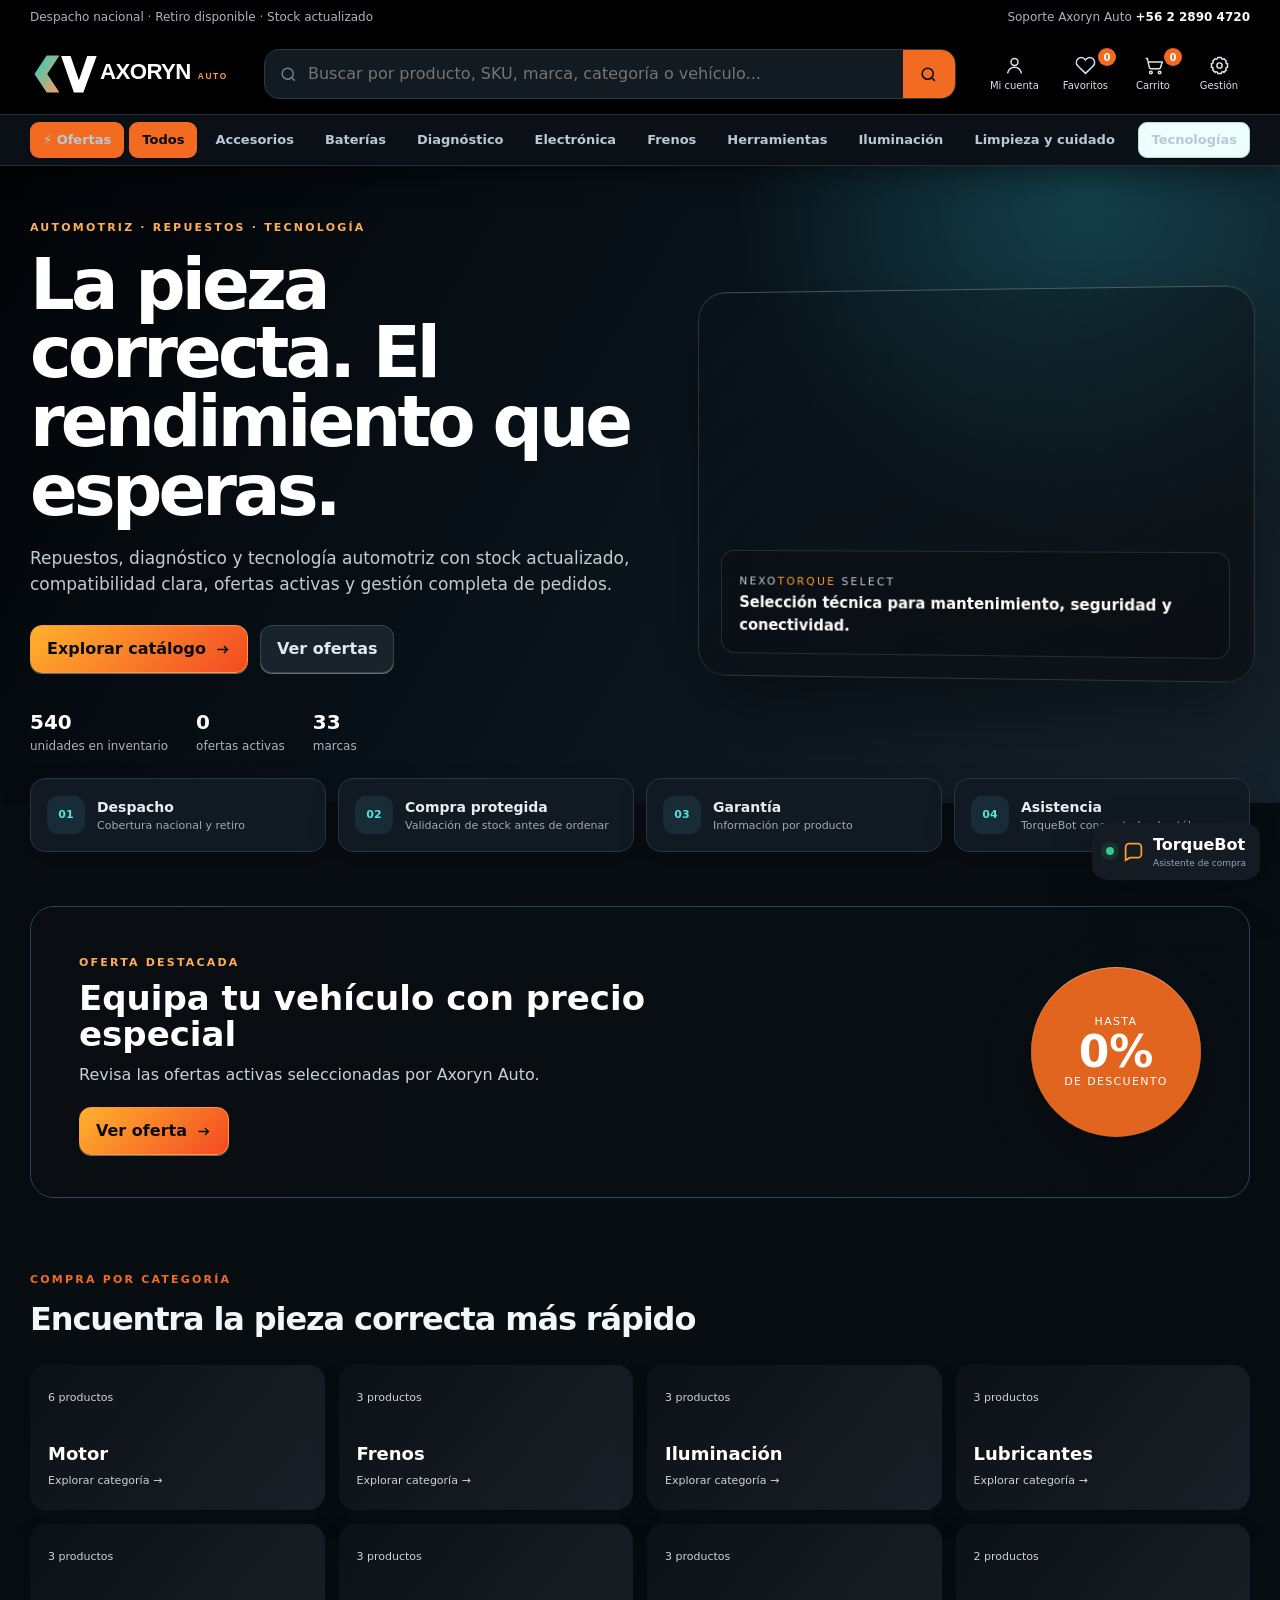
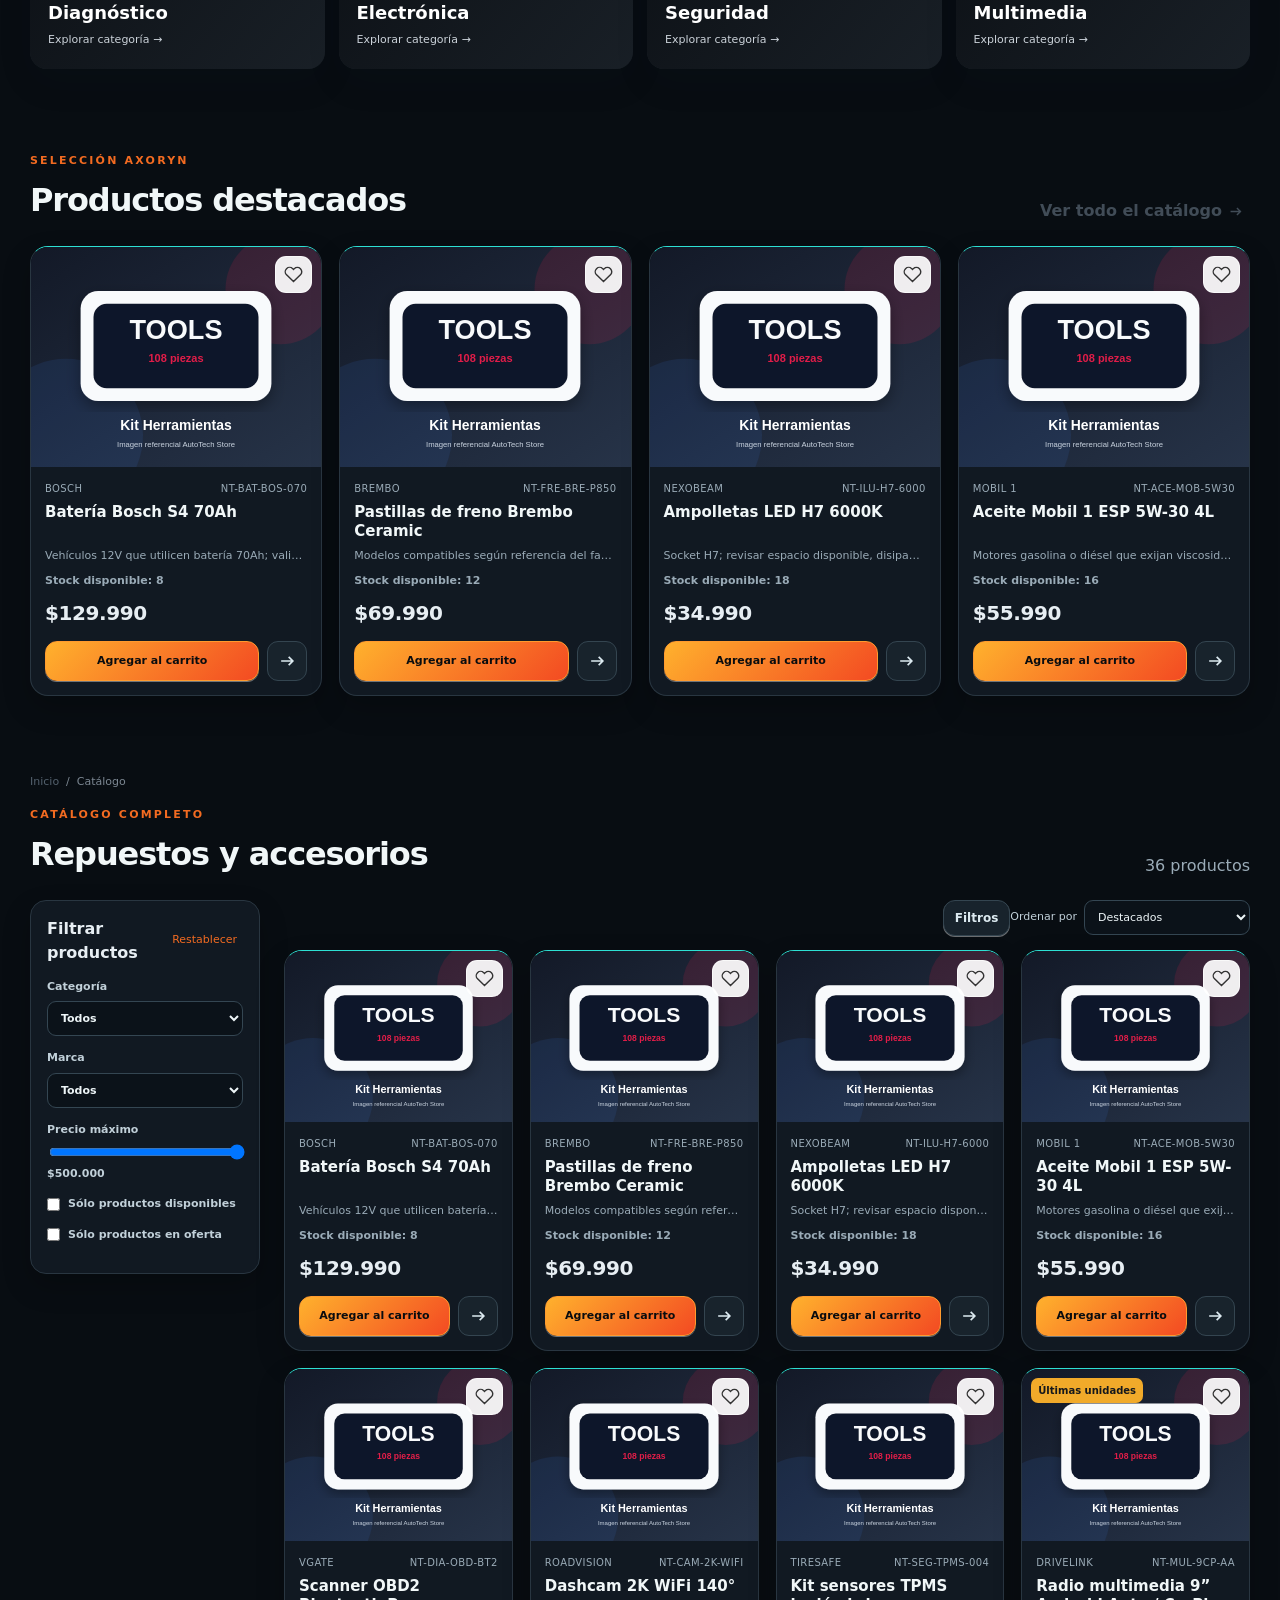
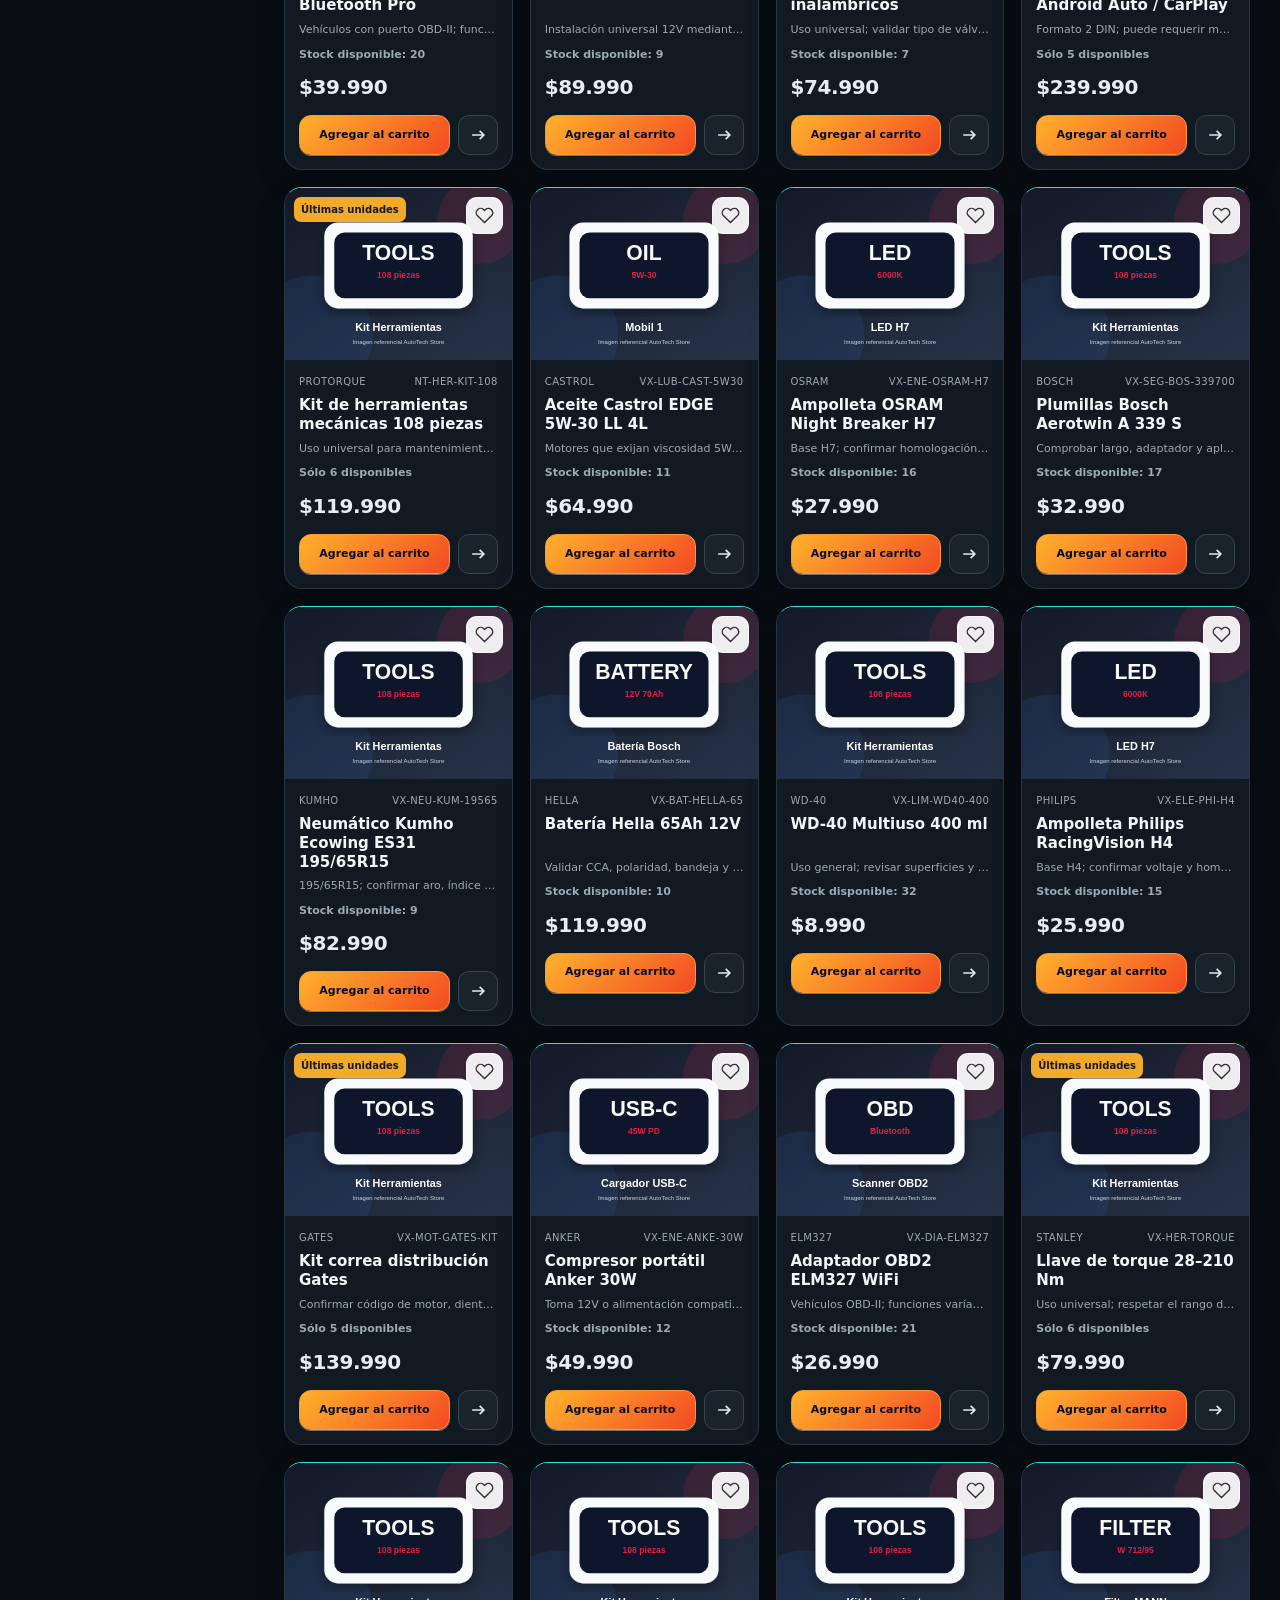
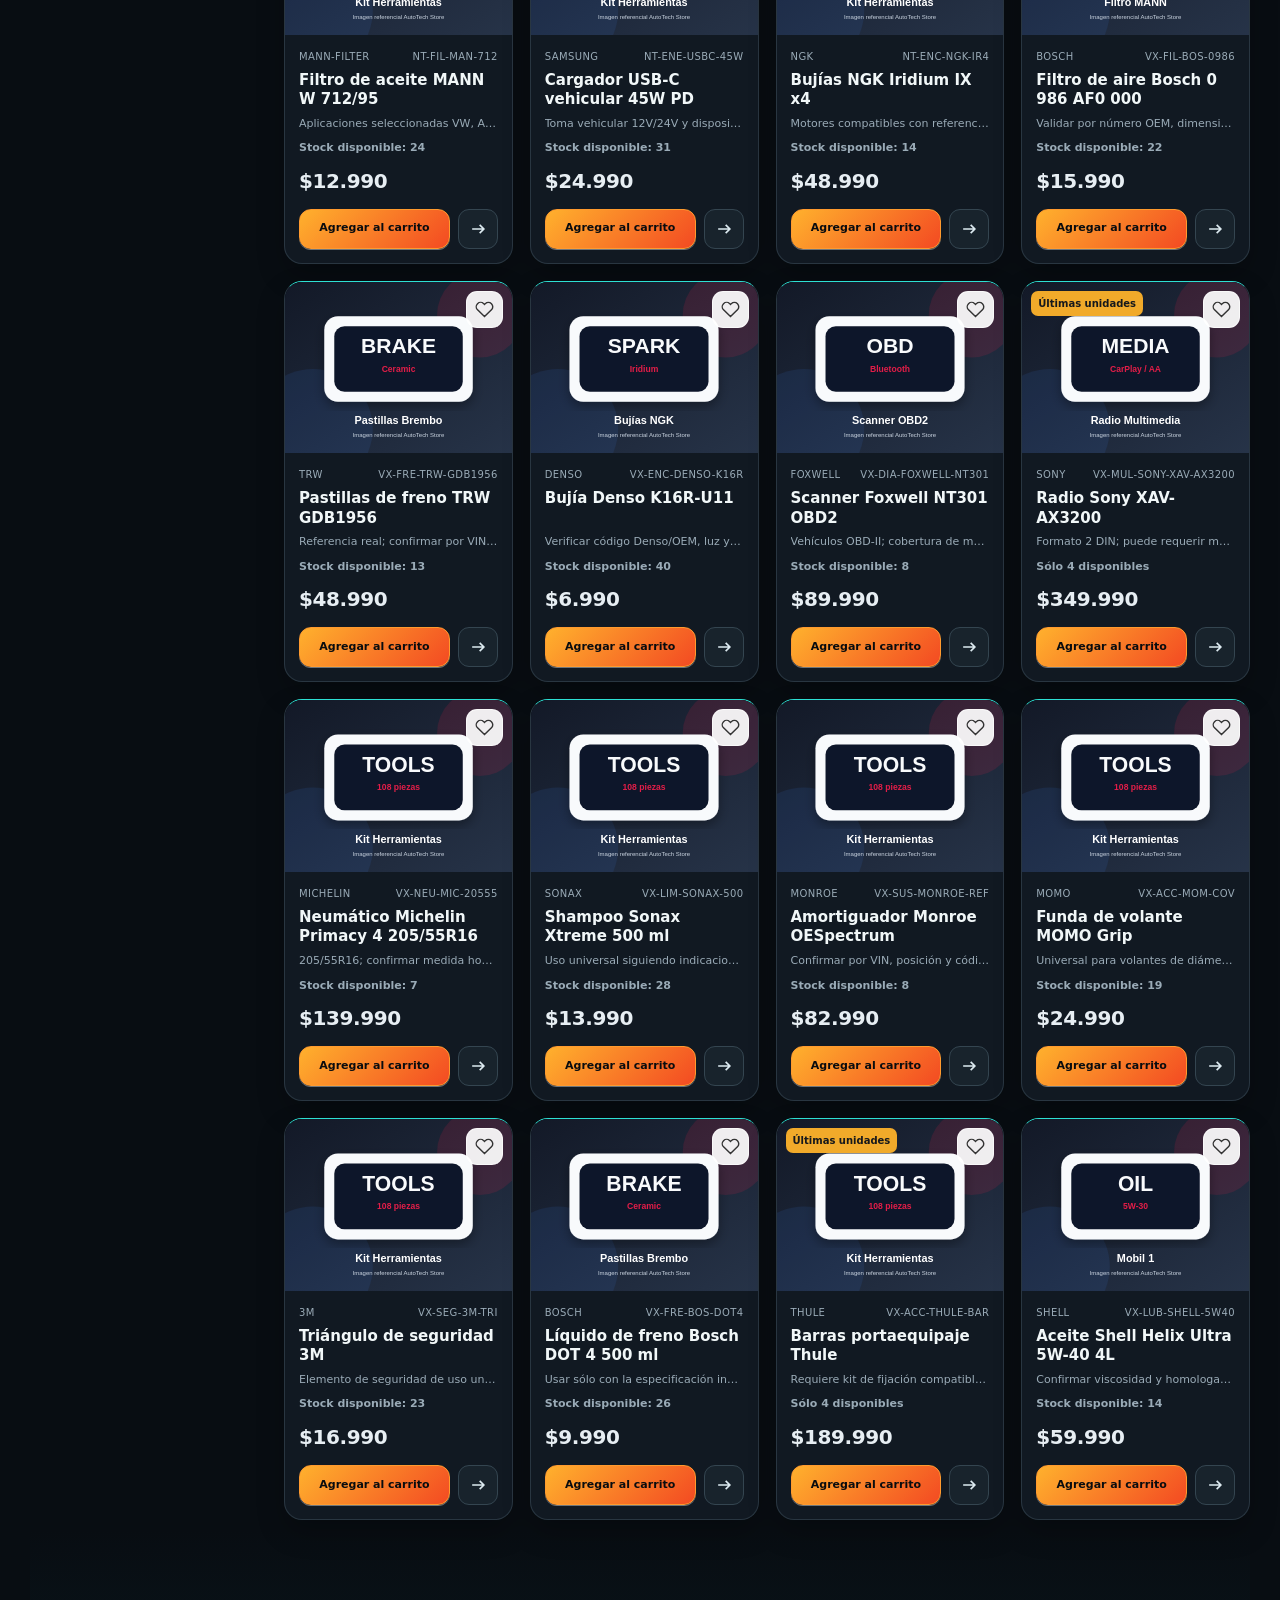
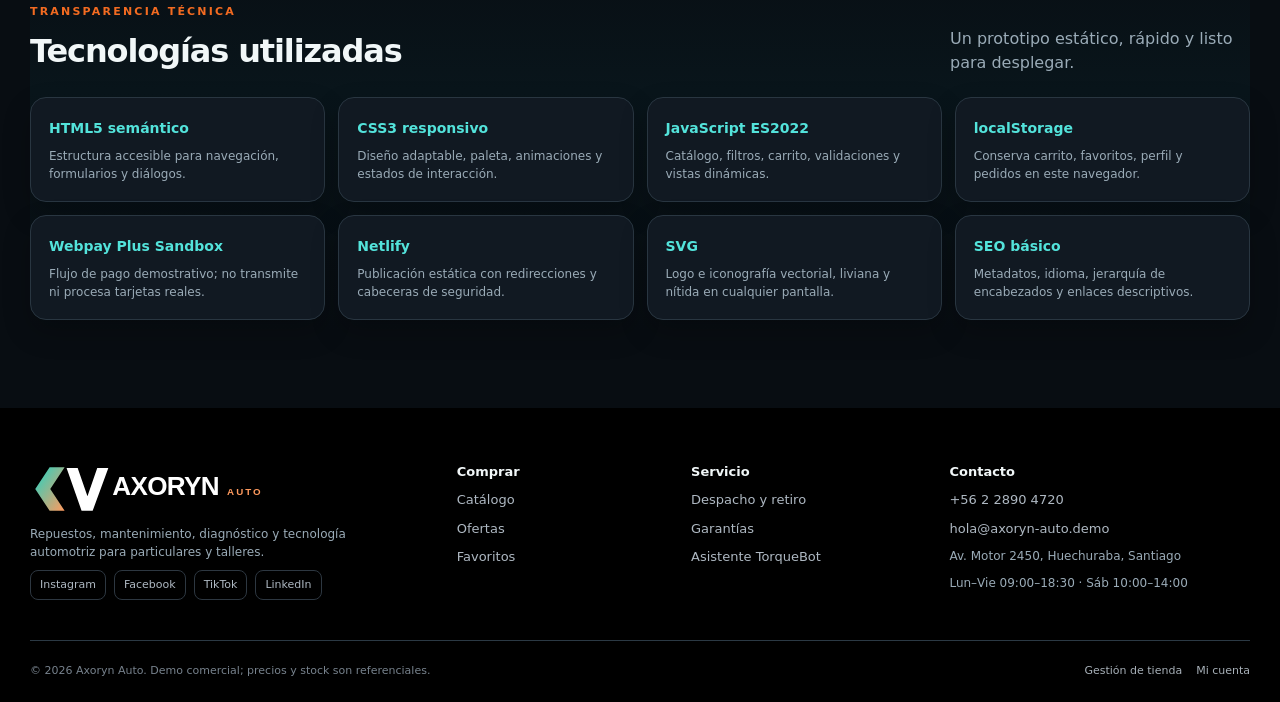
==== commit aa67366c: "Aplicar tema automotriz oscuro y checkout demo" ====
--- a/index.html
+++ b/index.html
@@ -35,7 +35,7 @@
     <div class="header-main shell">
       <button class="icon-btn mobile-only" id="menuBtn" aria-label="Abrir menú"><svg><use href="#i-menu"></use></svg></button>
       <a class="brand" href="#" data-nav="home" aria-label="Axoryn Auto inicio">
-        <img class="brand-logo" src="assets/axoryn-logo.svg" alt="Axoryn Auto">
+        <img class="brand-logo" src="assets/axoryn-logo-light.svg" alt="Axoryn Auto">
       </a>
 
       <div class="search-wrap">
@@ -54,13 +54,14 @@
     </div>
 
     <div class="category-bar">
-      <div class="shell category-row"><div id="categoryNav"></div><button class="tech-nav-btn" id="techBtn">Tecnologías</button></div>
+      <div class="shell category-row"><button class="offers-nav-btn" id="navOffersBtn">⚡ Ofertas</button><div id="categoryNav"></div><button class="tech-nav-btn" id="techBtn">Tecnologías</button></div>
     </div>
   </header>
 
   <div id="mobileMenu" class="mobile-menu hidden">
     <button data-nav="home">Inicio</button>
     <button data-nav="catalog">Catálogo</button>
+    <button id="mobileOffersBtn">⚡ Ofertas</button>
     <button id="mobileTechBtn">Tecnologías</button>
     <button id="mobileFavBtn">Favoritos</button>
     <button id="mobileCartBtn">Carrito</button>
@@ -223,7 +224,7 @@
           <div>
             <div class="form-section"><h3>Datos del comprador</h3><div class="form-grid"><label>Nombre completo<input name="name" required minlength="3"></label><label>RUT<input name="rut" required placeholder="12.345.678-5"></label><label>Correo<input name="email" type="email" required></label><label>Teléfono<input name="phone" required placeholder="+56 9 1234 5678"></label></div></div>
             <div class="form-section"><h3>Entrega</h3><div class="choice-grid delivery-switch"><label><input type="radio" name="delivery" value="shipping" checked><span><b>Despacho</b><small>Entrega en dirección indicada</small></span></label><label><input type="radio" name="delivery" value="pickup"><span><b>Retiro</b><small>Retiro sin costo</small></span></label></div><div id="shippingFields" class="form-grid"><label class="span-2">Dirección<input name="address" required></label><label>Comuna<input name="commune" required></label><label>Región<select name="region" required><option value="">Seleccionar</option><option>Región Metropolitana</option><option>Valparaíso</option><option>O'Higgins</option><option>Maule</option><option>Biobío</option><option>La Araucanía</option><option>Los Ríos</option><option>Los Lagos</option><option>Antofagasta</option><option>Coquimbo</option></select></label></div></div>
-            <div class="form-section"><h3>Medio de pago</h3><div class="choice-grid payment-grid"><label><input type="radio" name="payment" value="Webpay Plus Sandbox" checked><span><b>Webpay Plus · demo</b><small>Sandbox: sin cobro real</small></span></label><label><input type="radio" name="payment" value="Tarjeta demo"><span><b>Tarjeta demo</b><small>Simulación local</small></span></label><label><input type="radio" name="payment" value="Débito demo"><span><b>Débito demo</b><small>Simulación local</small></span></label><label><input type="radio" name="payment" value="Transferencia demo"><span><b>Transferencia demo</b><small>Sin datos bancarios</small></span></label></div><p class="demo-payment-note">Ambiente demostrativo: nunca ingreses datos reales de pago.</p></div>
+            <div class="form-section"><h3>Medio de pago</h3><div class="choice-grid payment-grid"><label><input type="radio" name="payment" value="Webpay Plus Sandbox" checked><span><b>Webpay Plus · demo</b><small>Sandbox: sin cobro real</small></span></label><label><input type="radio" name="payment" value="Tarjeta demo"><span><b>Tarjeta demo</b><small>Simulación local</small></span></label><label><input type="radio" name="payment" value="Débito demo"><span><b>Débito demo</b><small>Simulación local</small></span></label><label><input type="radio" name="payment" value="Transferencia demo"><span><b>Transferencia demo</b><small>Sin datos bancarios</small></span></label></div><div id="cardDemoFields" class="card-demo-fields"><div class="secure-payment-label">🔒 Pago cifrado de demostración · no ingreses datos reales</div><label>Nombre en la tarjeta<input name="cardholder" autocomplete="cc-name" placeholder="NOMBRE APELLIDO"></label><label>Número de tarjeta demo<input name="cardNumber" inputmode="numeric" autocomplete="cc-number" placeholder="4000 0000 0000 0002" maxlength="19"></label><div><label>Vencimiento<input name="cardExpiry" inputmode="numeric" autocomplete="cc-exp" placeholder="MM/AA" maxlength="5"></label><label>CVV demo<input name="cardCvv" inputmode="numeric" autocomplete="cc-csc" placeholder="123" maxlength="4"></label></div></div><p class="demo-payment-note">Ambiente demostrativo: los datos no se envían ni se almacenan. Usa datos ficticios.</p></div>
             <label class="save-profile"><input type="checkbox" name="saveProfile" checked> Guardar estos datos en Mi cuenta</label>
             <div id="checkoutErrors" class="form-errors hidden"></div>
           </div>
--- a/styles.css
+++ b/styles.css
@@ -1,5 +1,7 @@
 :root{--ink:#121820;--ink-2:#1b232d;--ink-3:#29323d;--paper:#f4f6f8;--card:#fff;--line:#dfe4e9;--muted:#687481;--accent:#f36b21;--accent-2:#ff9e2f;--accent-dark:#c94b12;--green:#1f9d68;--red:#c23b3b;--amber:#d99217;--shadow:0 14px 36px rgba(18,24,32,.08);--shadow-lg:0 28px 75px rgba(9,13,18,.20);--radius:18px}
 /* Virexa additions: transparent technical section and last-minute promotion */
+/* Axoryn dark automotive commerce theme */
+body{background:#080d12!important;color:#e9f0f4!important}.top-strip,.site-header{background:#000!important;border-color:#252d35!important}.site-header{box-shadow:0 8px 28px rgba(0,0,0,.45)}.top-strip{color:#aab9c4!important}.category-bar{background:#0a1016!important;border-color:#252d35!important}.category-row button{color:#b8c8d4!important}.category-row button:hover,.category-row button.active{background:#f36b21!important;color:#06090c!important}.offers-nav-btn{background:#f36b21!important;color:#070a0d!important;border-radius:9px!important;font-weight:900!important}.tech-nav-btn{background:#092f35!important;color:#48e4da!important;border-color:#17646a!important}.search-wrap,.search-wrap input{background:#121a22!important;color:#edf6f8!important;border-color:#2d3943!important;box-shadow:none!important}.search-btn{background:#f36b21!important;color:#080d12!important}.header-action{color:#d7e2e8!important}.header-action:hover{background:#161f28!important;color:#56e2da!important}.hero{background:radial-gradient(circle at 85% 5%,#133f49 0,transparent 28%),linear-gradient(120deg,#020407,#0a151d 58%,#15212a)!important}.trust article,.product-card,.filters,.empty-state,.tech-grid article,.modal-card,.drawer-panel,.order-box,.profile-panel,.admin-panel,.table-wrap,.offer-form,.kpi-card,.choice-grid label,.detail-specs div{background:#111922!important;color:#e7eef3!important;border-color:#293641!important;box-shadow:0 12px 28px rgba(0,0,0,.22)!important}.trust small,.muted,.compat,.product-meta,.stock-line,.tech-grid p,.footer-grid p,.checkout-header p,.choice-grid small,.order-disclaimer,.review-summary small{color:#9aabb7!important}.trust-icon{background:#172c36!important;color:#56e2da!important}.section h2,.product-body h3,.product-detail h2,.modal-card h2,.modal-card h3,.drawer h2,.footer-grid b{color:#f1f7f8!important}.product-image-wrap,.product-detail-image,.cart-item img{background:#0b1118!important}.product-card{border-top-color:#2de0d3!important}.btn:not(.accent),.icon-btn,.table-actions button{background:#18232c!important;color:#dceaf0!important;border-color:#344550!important}.btn.accent{background:linear-gradient(135deg,#ffb12d,#f34a22)!important;border-color:#ff9a2e!important;color:#090c0f!important}.promo-banner{background:#071015!important;border:1px solid #2b4950!important}.filters select,.catalog-toolbar select,.form-grid input,.form-grid select,.profile-panel input,.editor-grid input,.editor-grid textarea,.offer-form input,.offer-form select,.admin-search input,.detail-buy input,.card-demo-fields input{background:#0b1219!important;color:#edf5f7!important;border-color:#344652!important}.filters label,.catalog-toolbar label,.form-grid label,.profile-panel label,.editor-grid label,.offer-form label{color:#c1d0d9!important}.cart-summary,.related-wrap,.form-section,.footer-bottom{border-color:#2b3944!important}.cart-item,.order-card,.admin-offer{background:#0d151d!important;border-color:#2b3944!important}.footer-bottom,footer{background:#000!important}.flash-offer-card{background:radial-gradient(circle at 95% 0,#0b6570 0,transparent 42%),linear-gradient(135deg,#000,#101a24)!important;border:1px solid #27636b}.technologies{background:linear-gradient(180deg,transparent,#09151b 40%,transparent);margin-top:58px}.tech-grid b{color:#53e3db!important}.review-summary{background:#0b1d22!important;border-color:#24505a!important}.review-summary article{border-color:#24414a!important}.suggestions{background:#111922!important;border-color:#2e3d48!important}.suggestion-item{background:#111922!important;color:#edf6f8!important}.suggestion-item:hover{background:#17232d!important}.mobile-menu{background:#080d12!important;border-color:#2b3944!important}.mobile-menu button{color:#e2edf1!important}.mobile-menu button:hover{background:#17222b!important}.demo-payment-note{color:#ffb36a!important}.secure-payment-label{color:#51e1d8;font-size:11px;margin-bottom:10px}.card-demo-fields{display:grid;grid-template-columns:1fr 1fr;gap:10px;padding:13px;background:#0b1219;border:1px solid #2f5055;border-radius:12px}.card-demo-fields>div{display:grid;grid-template-columns:1fr 1fr;gap:8px}.card-demo-fields label{font-size:11px;color:#bdd0d8}.card-demo-fields .secure-payment-label{grid-column:1/-1}.card-demo-fields>div{grid-column:1/-1}.card-demo-fields input{width:100%;padding:10px;border-radius:9px;margin-top:5px}@media(max-width:520px){.card-demo-fields{grid-template-columns:1fr}}
 #categoryNav{display:flex;gap:5px;overflow:auto;scrollbar-width:none;flex:1}.tech-nav-btn{margin-left:auto;white-space:nowrap;border:1px solid #b8d9dc!important;background:#edfffd!important;color:#08635d!important;padding:7px 12px!important;border-radius:9px;font-weight:800!important;font-size:13px}.tech-nav-btn:hover{background:#20bdb1!important;color:#fff!important}.technologies{padding-bottom:65px}.tech-intro{max-width:300px;margin:0}.tech-grid{display:grid;grid-template-columns:repeat(4,1fr);gap:13px}.tech-grid article{background:linear-gradient(145deg,#fff,#f5fbfb);border:1px solid #d8eaeb;border-radius:16px;padding:18px;box-shadow:0 7px 20px rgba(15,73,80,.05)}.tech-grid b{color:#0a4f57;font-size:14px}.tech-grid p{font-size:12px;color:#61727b;margin:7px 0 0}.demo-payment-note{margin:10px 0 0;font-size:11px;color:#9d4a20}.flash-offer{position:fixed;inset:0;z-index:120;display:grid;place-items:center;padding:18px;background:rgba(2,14,26,.65);backdrop-filter:blur(5px)}.flash-offer-card{position:relative;width:min(510px,100%);padding:34px;border-radius:23px;color:#f8fbfd;background:radial-gradient(circle at 90% 0,#1e7f8d 0,transparent 40%),linear-gradient(145deg,#081a2c,#102e42);box-shadow:0 30px 80px rgba(0,0,0,.4)}.flash-offer-card h2{font-size:32px;line-height:1.04;margin:8px 0}.flash-offer-card p{color:#c7d9df}.flash-offer-card small{display:block;margin-top:20px;color:#9eb5bd}.flash-offer-card .modal-close{color:#fff}.flash-offer-actions{display:flex;gap:10px;align-items:center;margin-top:22px}.flash-offer-actions .text-btn{color:#d7e9ec}.flash-offer-actions .text-btn:hover{text-decoration:underline}
 @media(max-width:800px){.tech-grid{grid-template-columns:repeat(2,1fr)}}@media(max-width:520px){.tech-grid{grid-template-columns:1fr}.tech-intro{display:none}.flash-offer-card{padding:29px 23px}.flash-offer-card h2{font-size:27px}.flash-offer-actions{align-items:stretch;flex-direction:column}.tech-nav-btn{font-size:12px}}
 .review-summary{display:grid;grid-template-columns:150px 1fr;gap:20px;margin-top:24px;padding:20px;border-radius:15px;background:#f5faf9;border:1px solid #dbe9e6}.review-summary>div:first-child{display:flex;flex-direction:column;justify-content:center}.review-summary>div:first-child b{font-size:28px}.review-summary span{color:#e47c25;letter-spacing:2px}.review-summary small{color:#73808a;font-size:11px}.review-summary h3{margin:0 0 7px}.review-summary article{padding:9px 0;border-top:1px solid #dfe9e6;font-size:12px}.review-summary article p{margin:4px 0 0;color:#596772}@media(max-width:520px){.review-summary{grid-template-columns:1fr}}
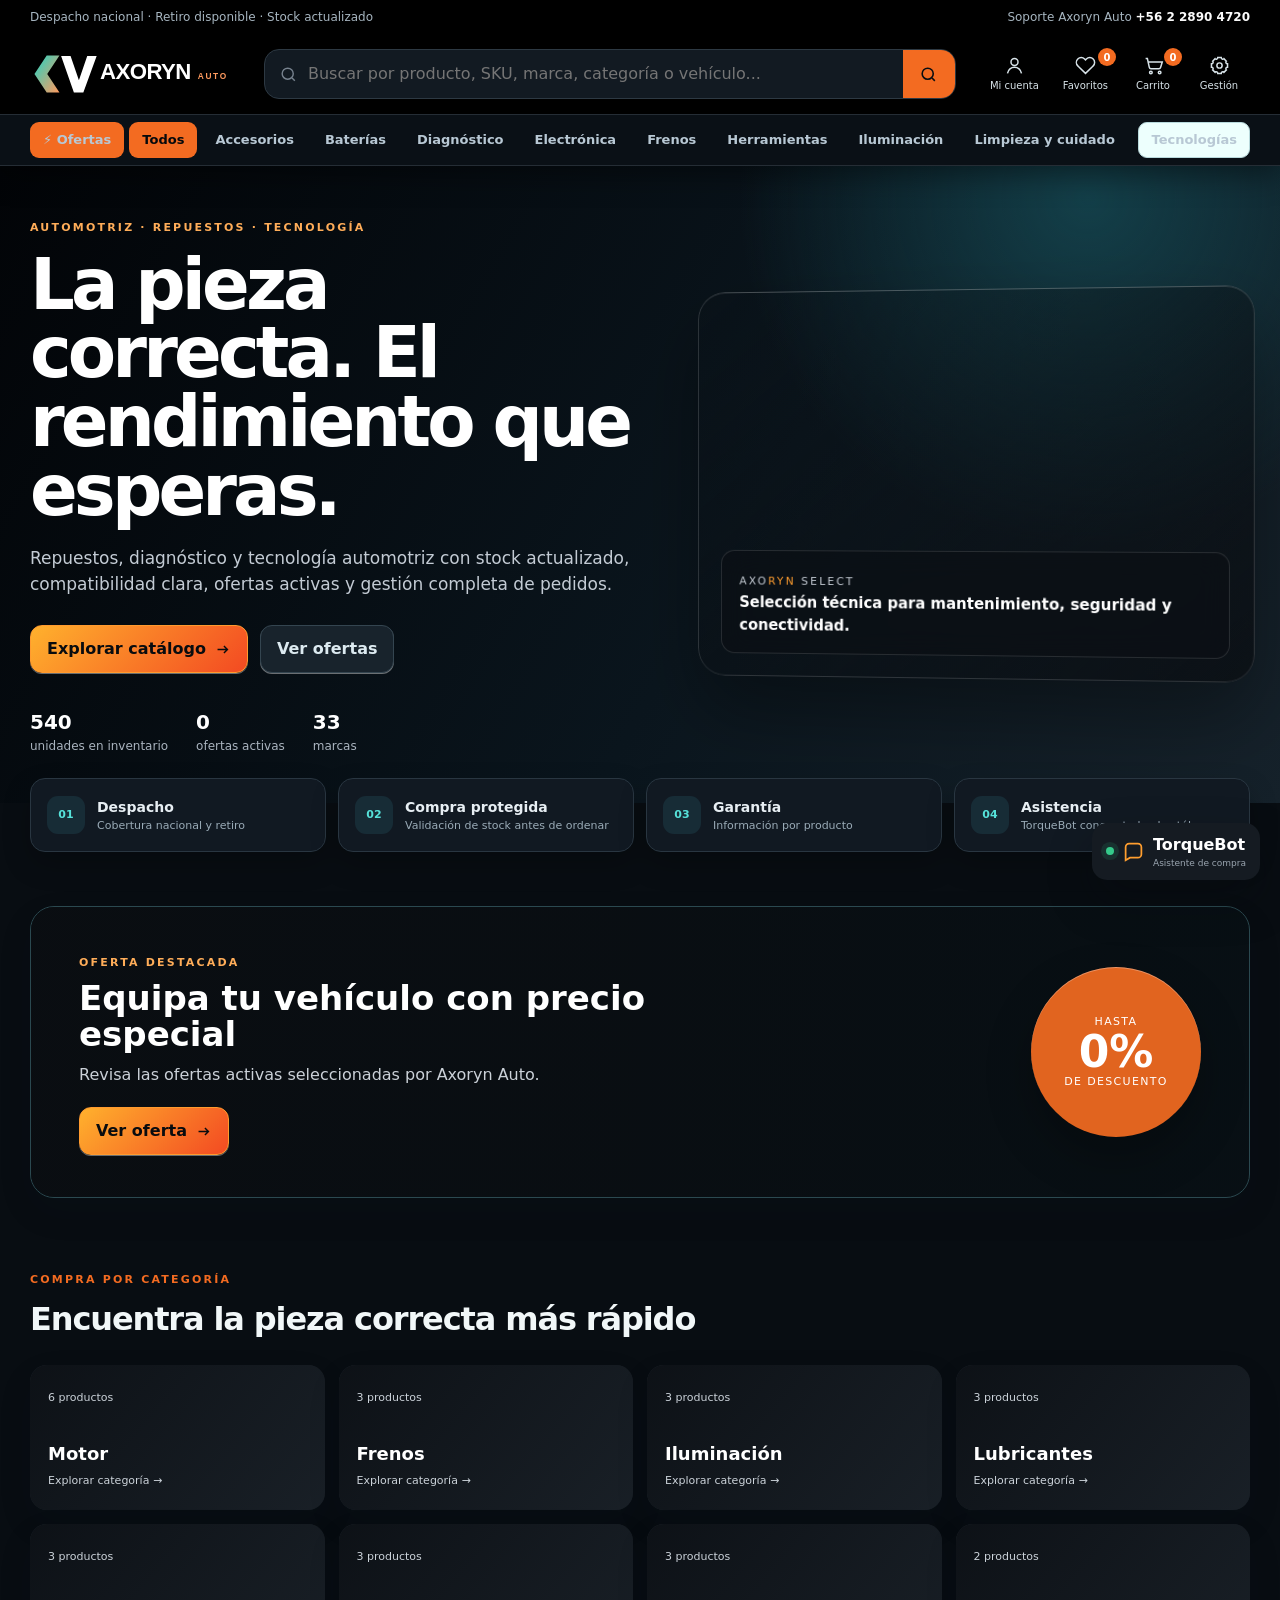
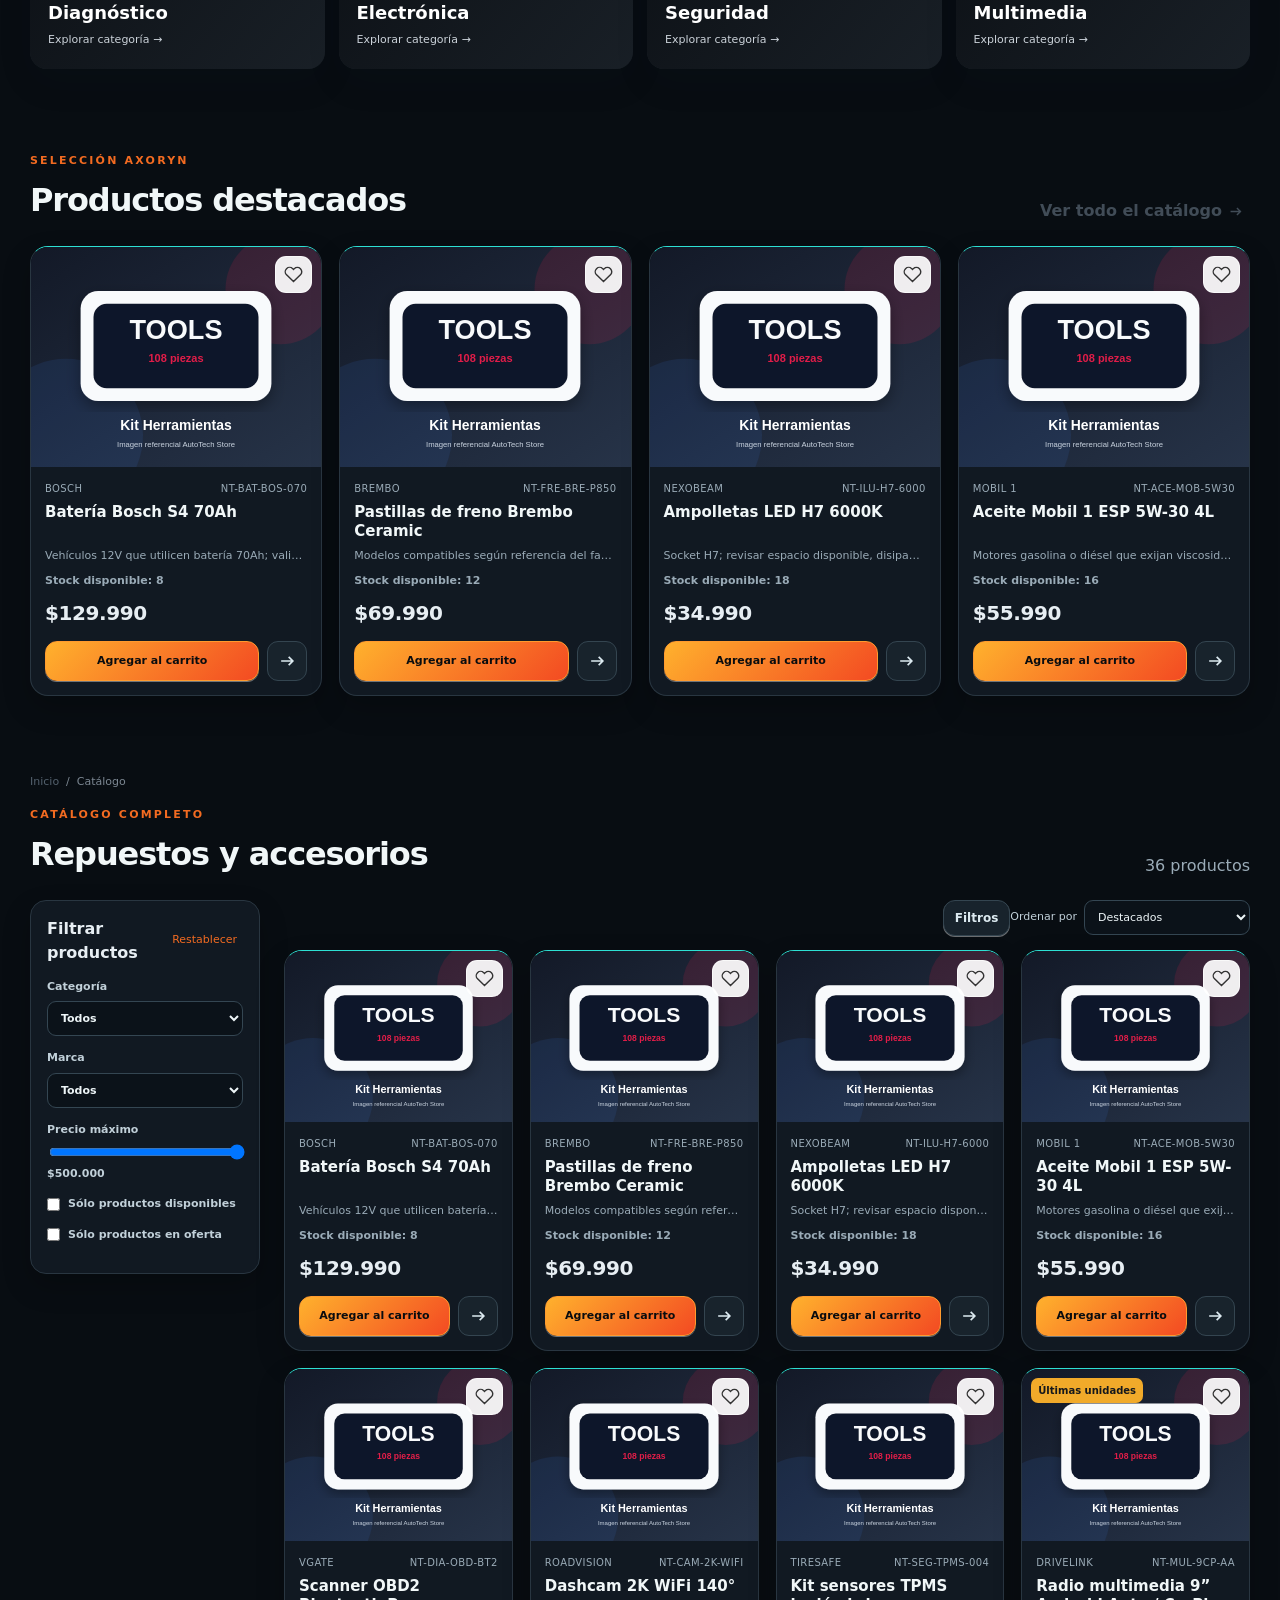
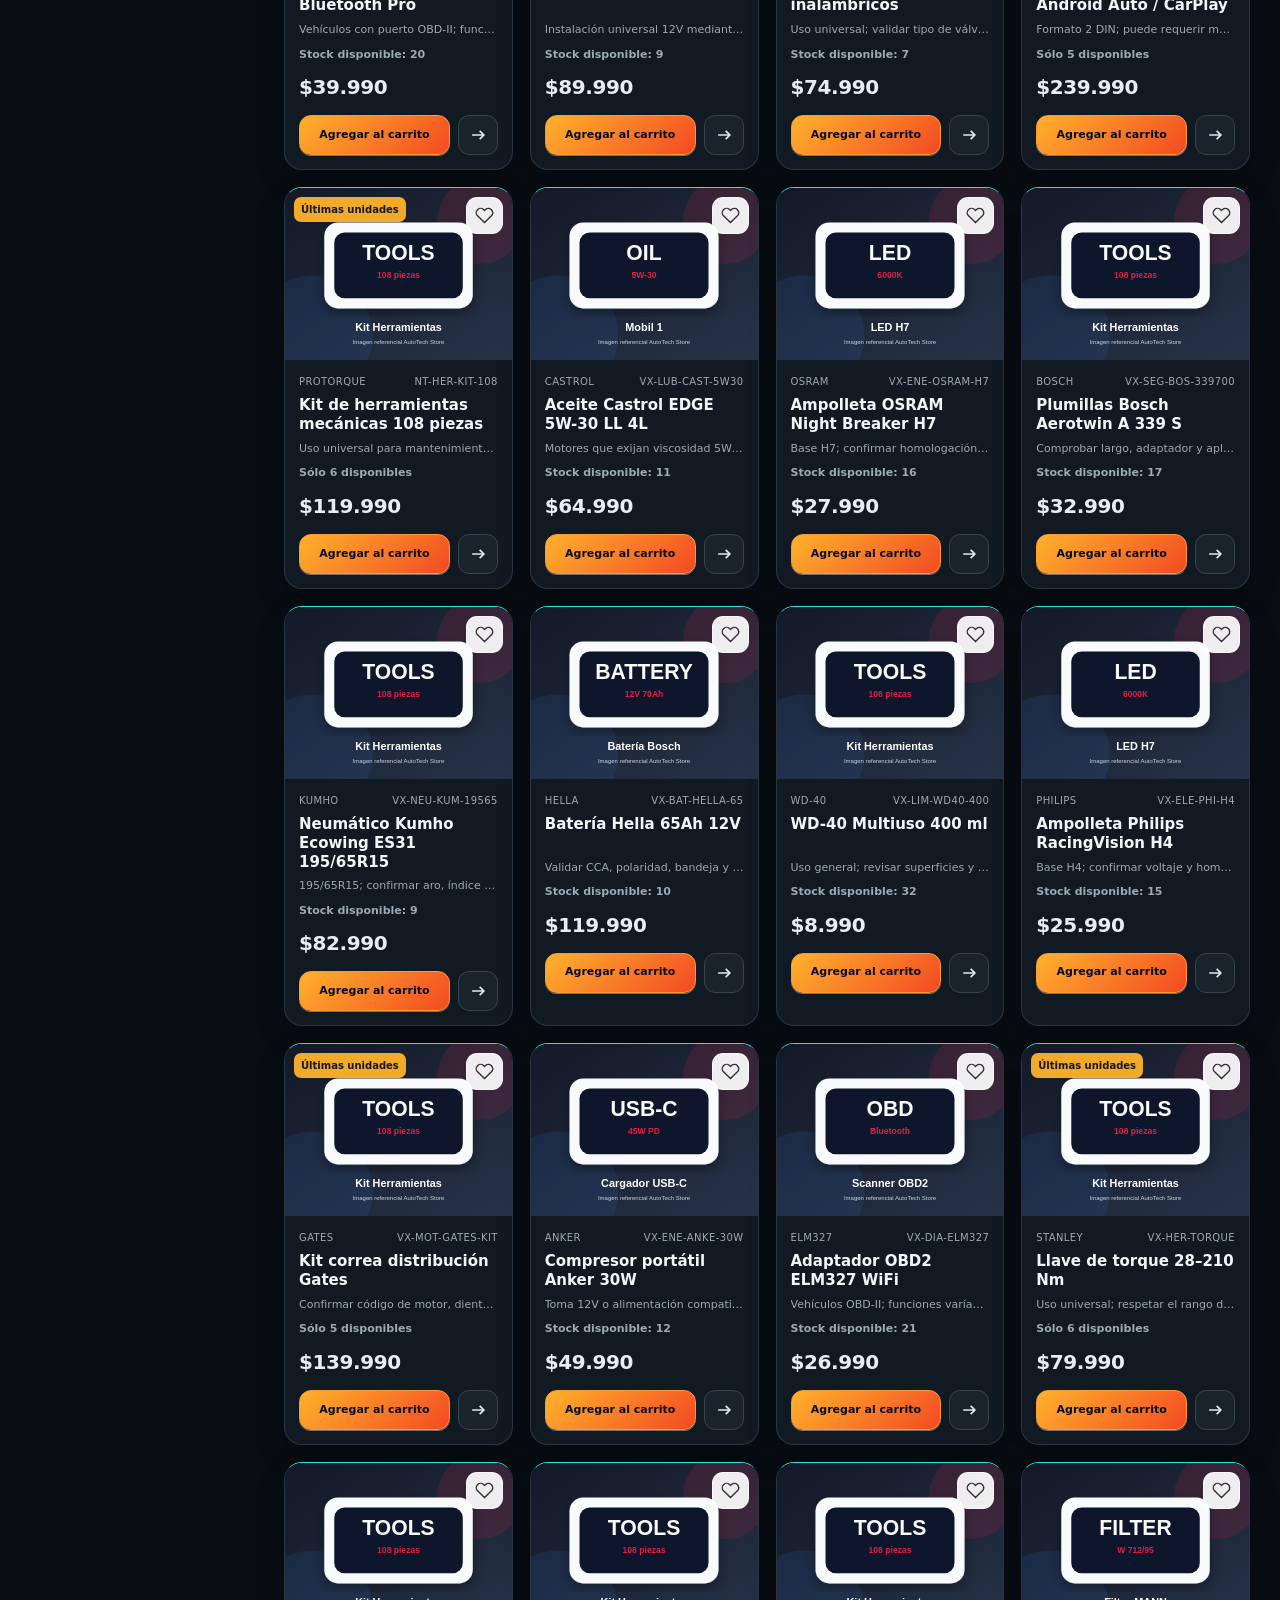
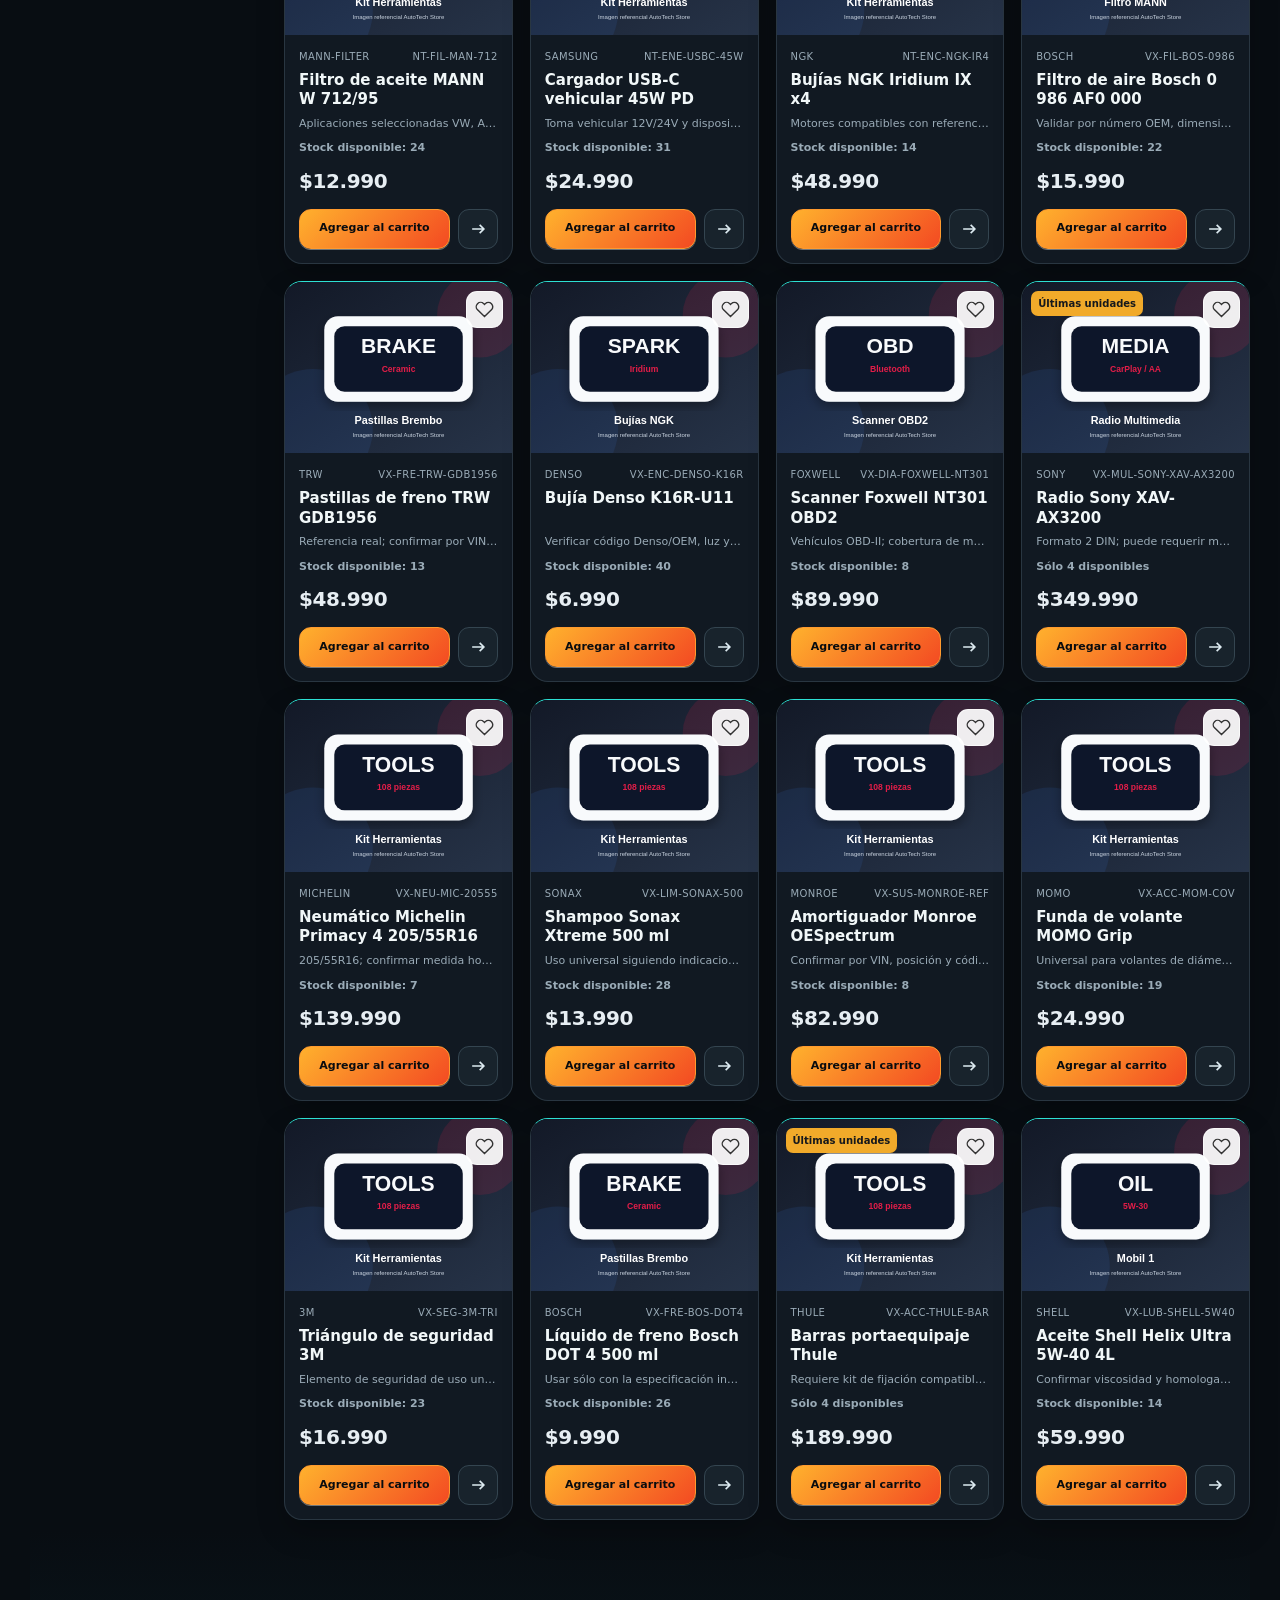
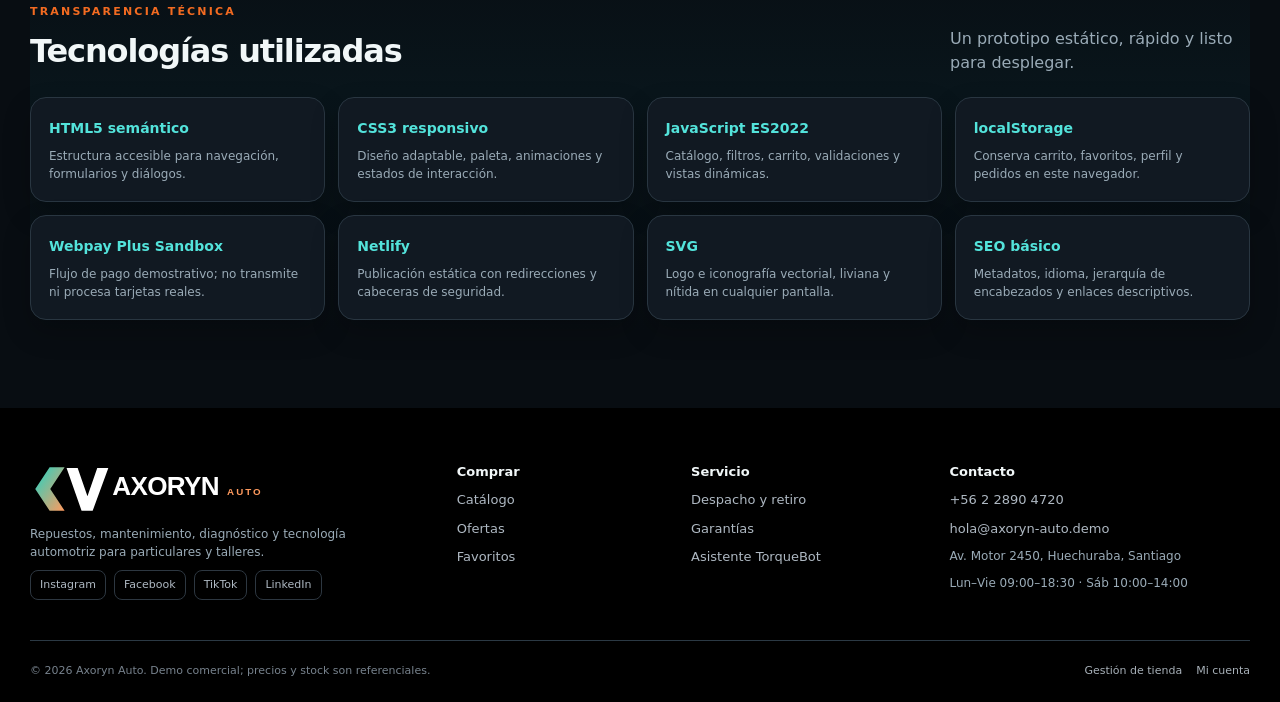
==== commit bac2d184: "Corregir identidad y contraste del tema oscuro" ====
--- a/index.html
+++ b/index.html
@@ -87,7 +87,7 @@
         </div>
         <div class="hero-photo" aria-label="Repuestos automotrices">
           <div class="hero-photo-overlay">
-            <span class="hero-kicker">NEXO<span>TORQUE</span> SELECT</span>
+            <span class="hero-kicker">AXO<span>RYN</span> SELECT</span>
             <b>Selección técnica para mantenimiento, seguridad y conectividad.</b>
           </div>
         </div>
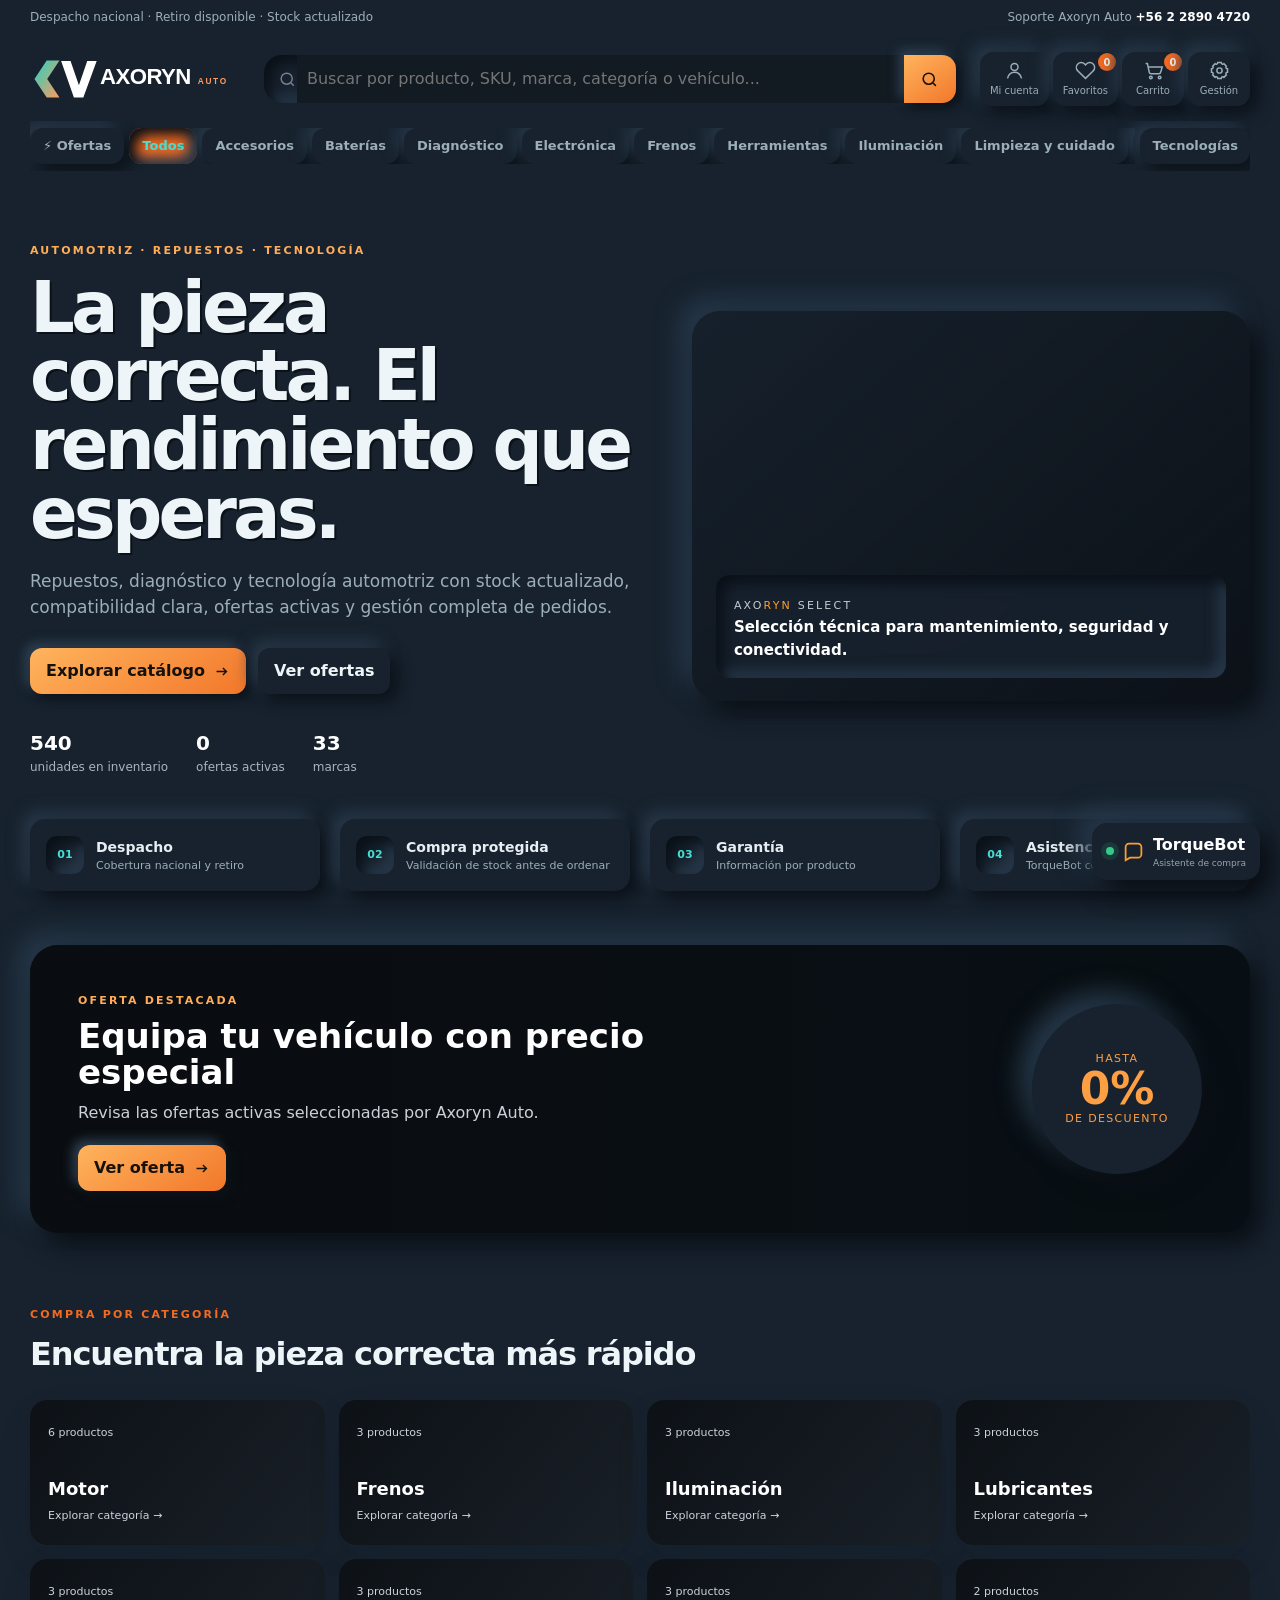
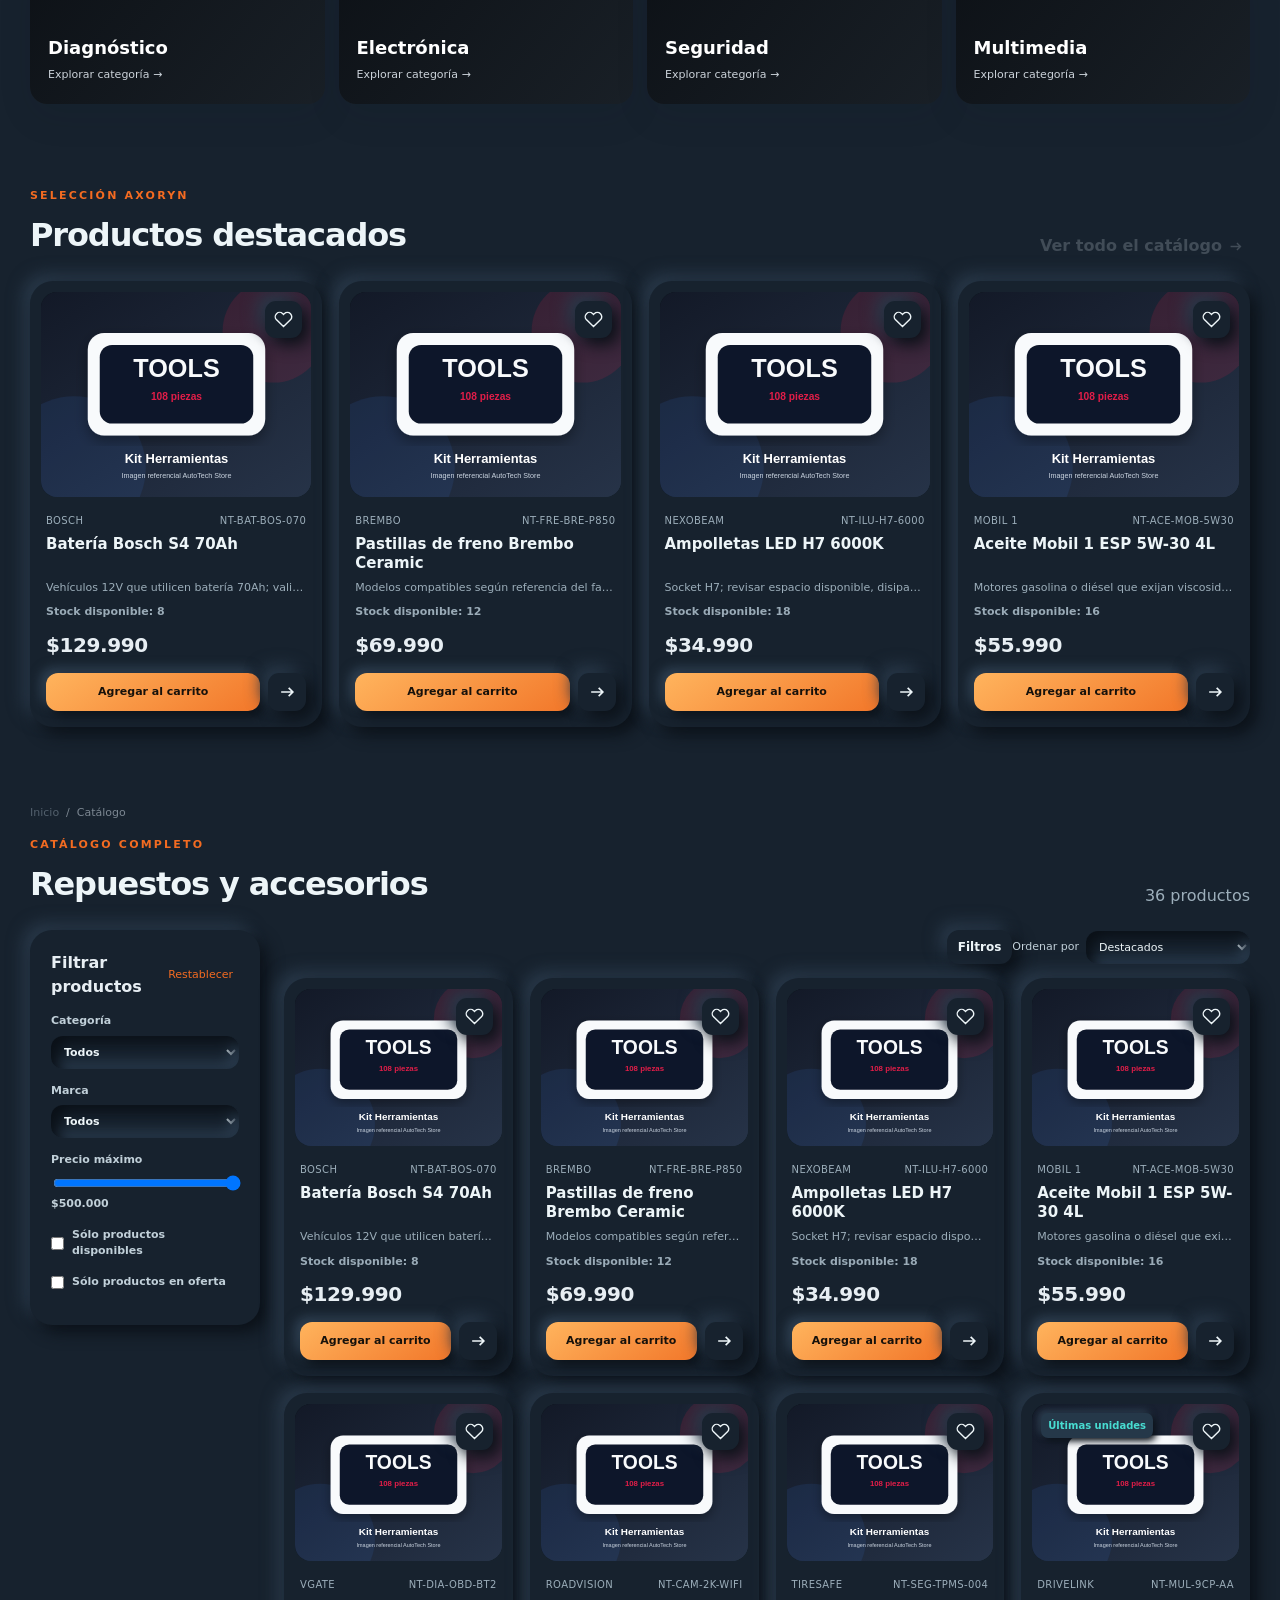
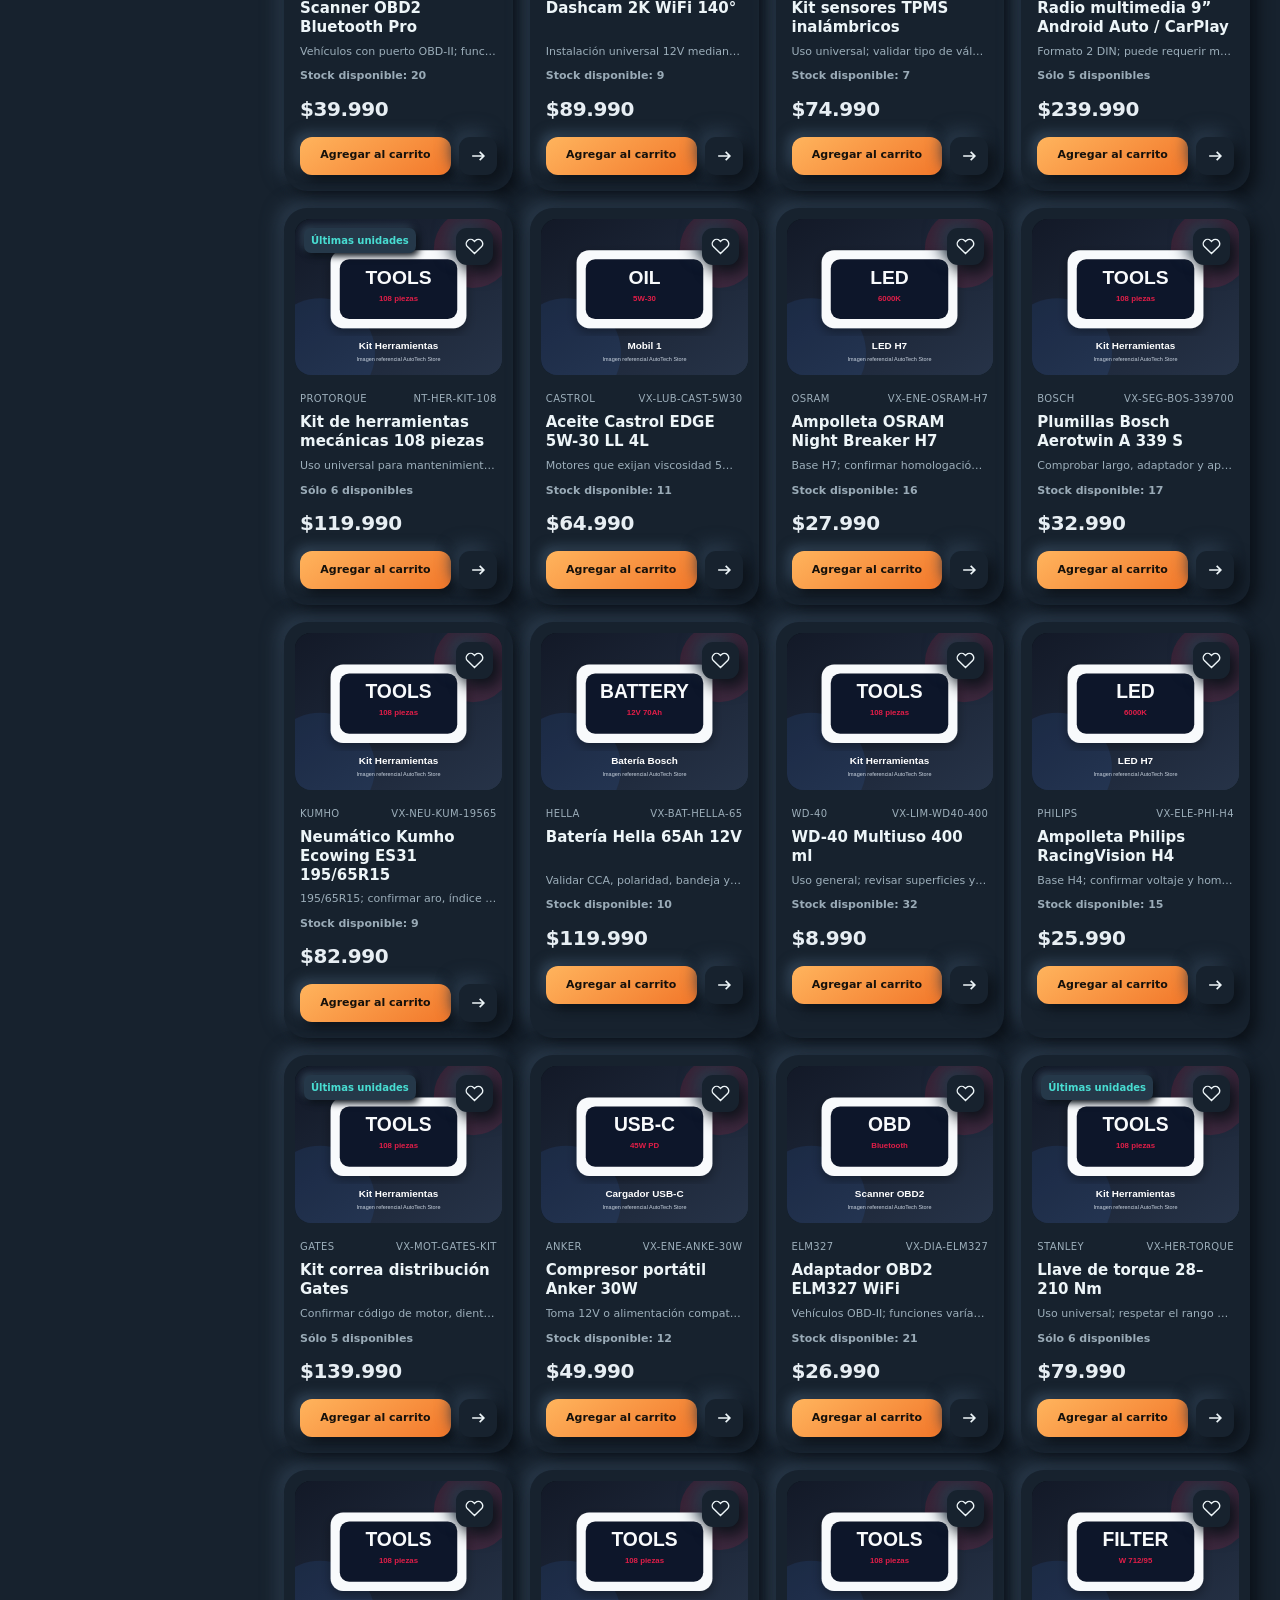
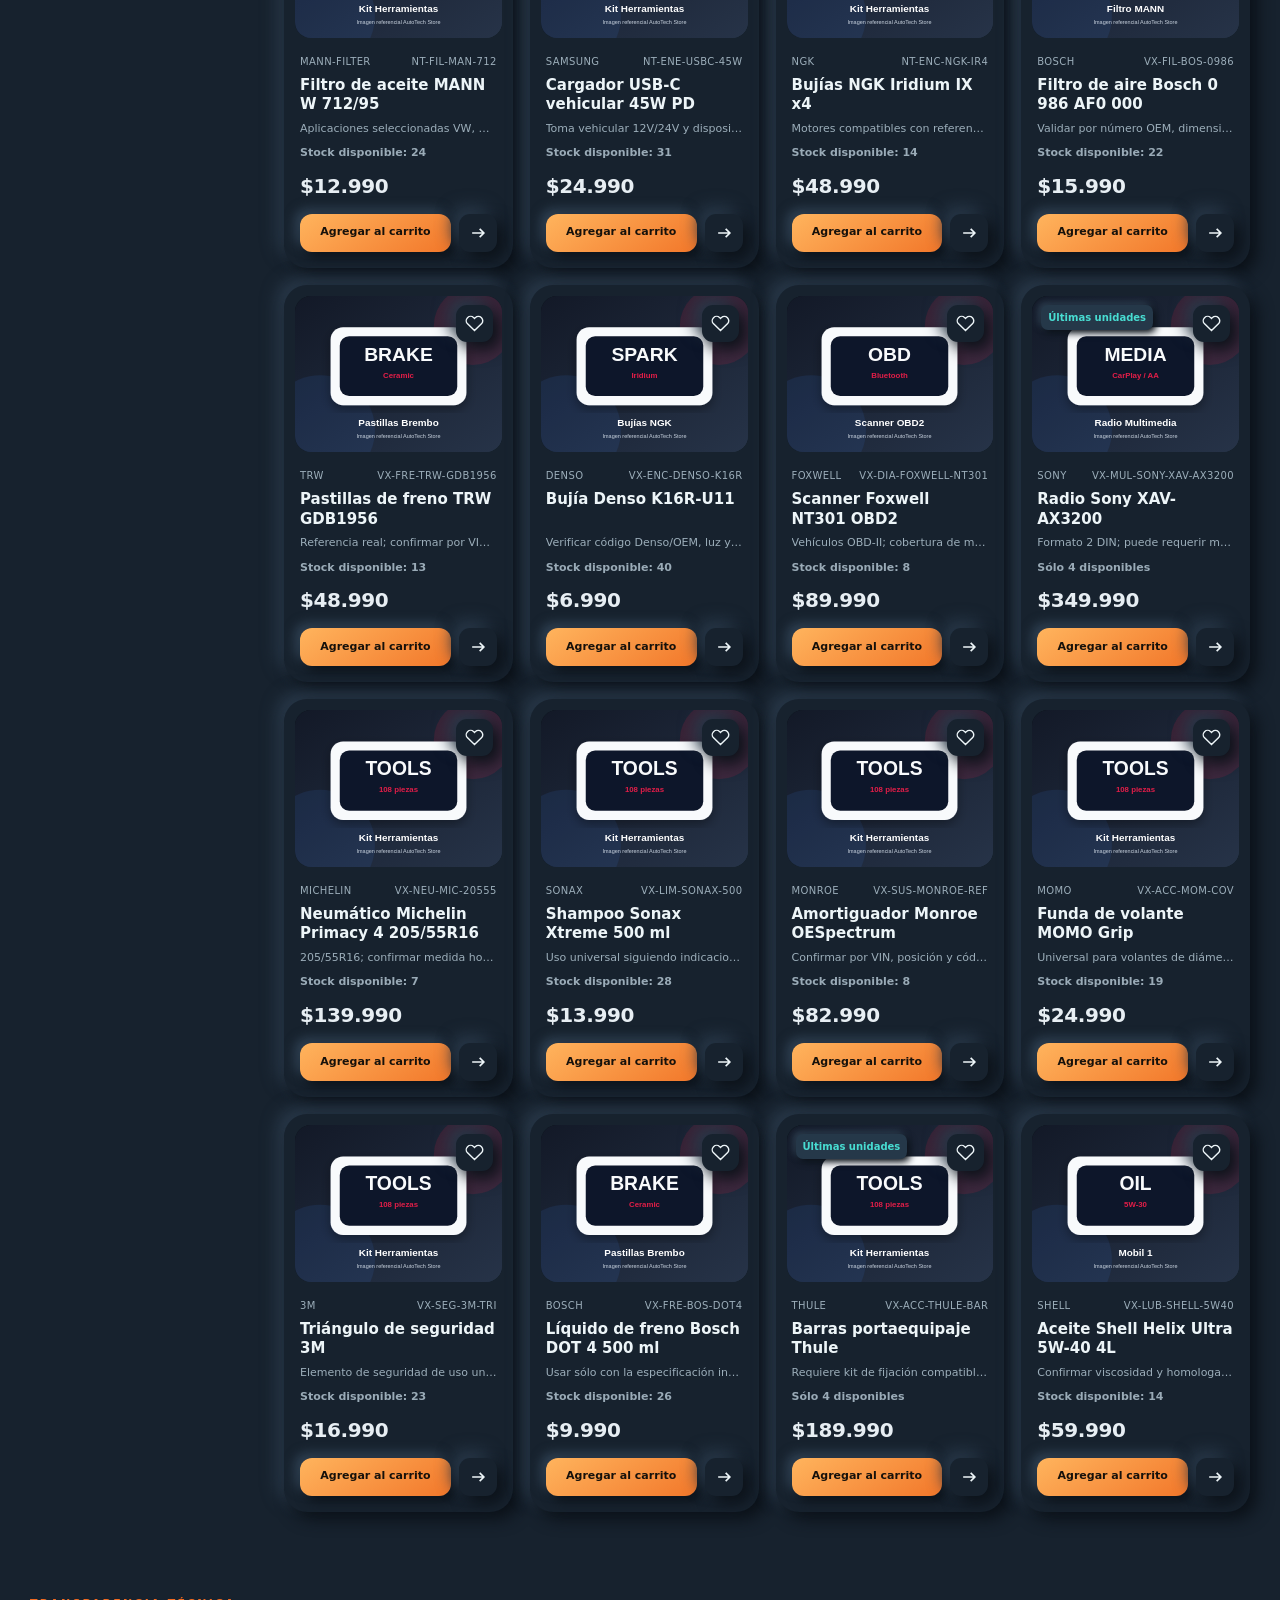
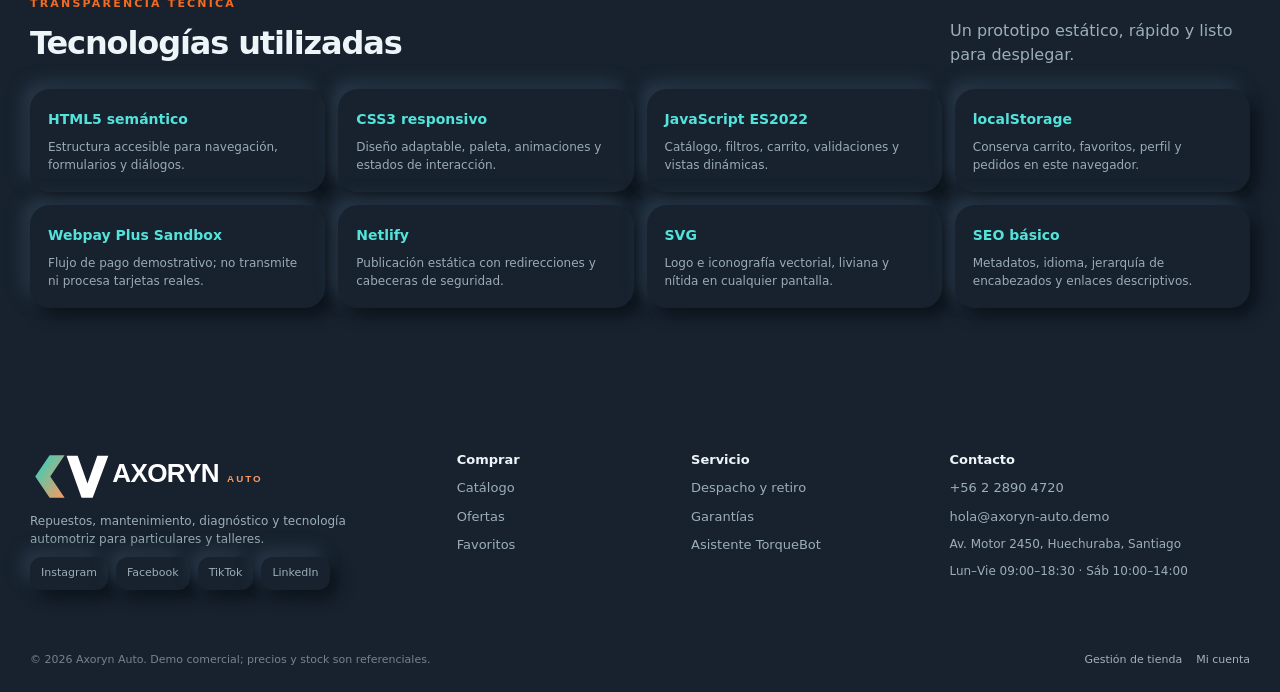
==== commit b558b341: "Rediseñar interfaz con neumorfismo" ====
--- a/index.html
+++ b/index.html
@@ -11,6 +11,7 @@
   <meta property="og:type" content="website">
   <link rel="icon" href="assets/axoryn-logo.svg" type="image/svg+xml">
   <link rel="stylesheet" href="styles.css">
+  <link rel="stylesheet" href="neumorphism.css">
 </head>
 <body>
   <svg class="svg-sprite" aria-hidden="true">
--- a/styles.css
+++ b/styles.css
@@ -2,7 +2,7 @@
 /* Virexa additions: transparent technical section and last-minute promotion */
 /* Axoryn dark automotive commerce theme */
 body{background:#080d12!important;color:#e9f0f4!important}.top-strip,.site-header{background:#000!important;border-color:#252d35!important}.site-header{box-shadow:0 8px 28px rgba(0,0,0,.45)}.top-strip{color:#aab9c4!important}.category-bar{background:#0a1016!important;border-color:#252d35!important}.category-row button{color:#b8c8d4!important}.category-row button:hover,.category-row button.active{background:#f36b21!important;color:#06090c!important}.offers-nav-btn{background:#f36b21!important;color:#070a0d!important;border-radius:9px!important;font-weight:900!important}.tech-nav-btn{background:#092f35!important;color:#48e4da!important;border-color:#17646a!important}.search-wrap,.search-wrap input{background:#121a22!important;color:#edf6f8!important;border-color:#2d3943!important;box-shadow:none!important}.search-btn{background:#f36b21!important;color:#080d12!important}.header-action{color:#d7e2e8!important}.header-action:hover{background:#161f28!important;color:#56e2da!important}.hero{background:radial-gradient(circle at 85% 5%,#133f49 0,transparent 28%),linear-gradient(120deg,#020407,#0a151d 58%,#15212a)!important}.trust article,.product-card,.filters,.empty-state,.tech-grid article,.modal-card,.drawer-panel,.order-box,.profile-panel,.admin-panel,.table-wrap,.offer-form,.kpi-card,.choice-grid label,.detail-specs div{background:#111922!important;color:#e7eef3!important;border-color:#293641!important;box-shadow:0 12px 28px rgba(0,0,0,.22)!important}.trust small,.muted,.compat,.product-meta,.stock-line,.tech-grid p,.footer-grid p,.checkout-header p,.choice-grid small,.order-disclaimer,.review-summary small{color:#9aabb7!important}.trust-icon{background:#172c36!important;color:#56e2da!important}.section h2,.product-body h3,.product-detail h2,.modal-card h2,.modal-card h3,.drawer h2,.footer-grid b{color:#f1f7f8!important}.product-image-wrap,.product-detail-image,.cart-item img{background:#0b1118!important}.product-card{border-top-color:#2de0d3!important}.btn:not(.accent),.icon-btn,.table-actions button{background:#18232c!important;color:#dceaf0!important;border-color:#344550!important}.btn.accent{background:linear-gradient(135deg,#ffb12d,#f34a22)!important;border-color:#ff9a2e!important;color:#090c0f!important}.promo-banner{background:#071015!important;border:1px solid #2b4950!important}.filters select,.catalog-toolbar select,.form-grid input,.form-grid select,.profile-panel input,.editor-grid input,.editor-grid textarea,.offer-form input,.offer-form select,.admin-search input,.detail-buy input,.card-demo-fields input{background:#0b1219!important;color:#edf5f7!important;border-color:#344652!important}.filters label,.catalog-toolbar label,.form-grid label,.profile-panel label,.editor-grid label,.offer-form label{color:#c1d0d9!important}.cart-summary,.related-wrap,.form-section,.footer-bottom{border-color:#2b3944!important}.cart-item,.order-card,.admin-offer{background:#0d151d!important;border-color:#2b3944!important}.footer-bottom,footer{background:#000!important}.flash-offer-card{background:radial-gradient(circle at 95% 0,#0b6570 0,transparent 42%),linear-gradient(135deg,#000,#101a24)!important;border:1px solid #27636b}.technologies{background:linear-gradient(180deg,transparent,#09151b 40%,transparent);margin-top:58px}.tech-grid b{color:#53e3db!important}.review-summary{background:#0b1d22!important;border-color:#24505a!important}.review-summary article{border-color:#24414a!important}.suggestions{background:#111922!important;border-color:#2e3d48!important}.suggestion-item{background:#111922!important;color:#edf6f8!important}.suggestion-item:hover{background:#17232d!important}.mobile-menu{background:#080d12!important;border-color:#2b3944!important}.mobile-menu button{color:#e2edf1!important}.mobile-menu button:hover{background:#17222b!important}.demo-payment-note{color:#ffb36a!important}.secure-payment-label{color:#51e1d8;font-size:11px;margin-bottom:10px}.card-demo-fields{display:grid;grid-template-columns:1fr 1fr;gap:10px;padding:13px;background:#0b1219;border:1px solid #2f5055;border-radius:12px}.card-demo-fields>div{display:grid;grid-template-columns:1fr 1fr;gap:8px}.card-demo-fields label{font-size:11px;color:#bdd0d8}.card-demo-fields .secure-payment-label{grid-column:1/-1}.card-demo-fields>div{grid-column:1/-1}.card-demo-fields input{width:100%;padding:10px;border-radius:9px;margin-top:5px}@media(max-width:520px){.card-demo-fields{grid-template-columns:1fr}}
-#categoryNav{display:flex;gap:5px;overflow:auto;scrollbar-width:none;flex:1}.tech-nav-btn{margin-left:auto;white-space:nowrap;border:1px solid #b8d9dc!important;background:#edfffd!important;color:#08635d!important;padding:7px 12px!important;border-radius:9px;font-weight:800!important;font-size:13px}.tech-nav-btn:hover{background:#20bdb1!important;color:#fff!important}.technologies{padding-bottom:65px}.tech-intro{max-width:300px;margin:0}.tech-grid{display:grid;grid-template-columns:repeat(4,1fr);gap:13px}.tech-grid article{background:linear-gradient(145deg,#fff,#f5fbfb);border:1px solid #d8eaeb;border-radius:16px;padding:18px;box-shadow:0 7px 20px rgba(15,73,80,.05)}.tech-grid b{color:#0a4f57;font-size:14px}.tech-grid p{font-size:12px;color:#61727b;margin:7px 0 0}.demo-payment-note{margin:10px 0 0;font-size:11px;color:#9d4a20}.flash-offer{position:fixed;inset:0;z-index:120;display:grid;place-items:center;padding:18px;background:rgba(2,14,26,.65);backdrop-filter:blur(5px)}.flash-offer-card{position:relative;width:min(510px,100%);padding:34px;border-radius:23px;color:#f8fbfd;background:radial-gradient(circle at 90% 0,#1e7f8d 0,transparent 40%),linear-gradient(145deg,#081a2c,#102e42);box-shadow:0 30px 80px rgba(0,0,0,.4)}.flash-offer-card h2{font-size:32px;line-height:1.04;margin:8px 0}.flash-offer-card p{color:#c7d9df}.flash-offer-card small{display:block;margin-top:20px;color:#9eb5bd}.flash-offer-card .modal-close{color:#fff}.flash-offer-actions{display:flex;gap:10px;align-items:center;margin-top:22px}.flash-offer-actions .text-btn{color:#d7e9ec}.flash-offer-actions .text-btn:hover{text-decoration:underline}
+#categoryNav{display:flex;gap:5px;overflow:auto;scrollbar-width:none;flex:1}.tech-nav-btn{margin-left:auto;white-space:nowrap;border:1px solid #17646a!important;background:#092f35!important;color:#48e4da!important;padding:7px 12px!important;border-radius:9px;font-weight:800!important;font-size:13px}.tech-nav-btn:hover{background:#20bdb1!important;color:#061013!important}.technologies{padding-bottom:65px}.tech-intro{max-width:300px;margin:0}.tech-grid{display:grid;grid-template-columns:repeat(4,1fr);gap:13px}.tech-grid article{background:linear-gradient(145deg,#fff,#f5fbfb);border:1px solid #d8eaeb;border-radius:16px;padding:18px;box-shadow:0 7px 20px rgba(15,73,80,.05)}.tech-grid b{color:#0a4f57;font-size:14px}.tech-grid p{font-size:12px;color:#61727b;margin:7px 0 0}.demo-payment-note{margin:10px 0 0;font-size:11px;color:#9d4a20}.flash-offer{position:fixed;inset:0;z-index:120;display:grid;place-items:center;padding:18px;background:rgba(2,14,26,.65);backdrop-filter:blur(5px)}.flash-offer-card{position:relative;width:min(510px,100%);padding:34px;border-radius:23px;color:#f8fbfd;background:radial-gradient(circle at 90% 0,#1e7f8d 0,transparent 40%),linear-gradient(145deg,#081a2c,#102e42);box-shadow:0 30px 80px rgba(0,0,0,.4)}.flash-offer-card h2{font-size:32px;line-height:1.04;margin:8px 0}.flash-offer-card p{color:#c7d9df}.flash-offer-card small{display:block;margin-top:20px;color:#9eb5bd}.flash-offer-card .modal-close{color:#fff}.flash-offer-actions{display:flex;gap:10px;align-items:center;margin-top:22px}.flash-offer-actions .text-btn{color:#d7e9ec}.flash-offer-actions .text-btn:hover{text-decoration:underline}
 @media(max-width:800px){.tech-grid{grid-template-columns:repeat(2,1fr)}}@media(max-width:520px){.tech-grid{grid-template-columns:1fr}.tech-intro{display:none}.flash-offer-card{padding:29px 23px}.flash-offer-card h2{font-size:27px}.flash-offer-actions{align-items:stretch;flex-direction:column}.tech-nav-btn{font-size:12px}}
 .review-summary{display:grid;grid-template-columns:150px 1fr;gap:20px;margin-top:24px;padding:20px;border-radius:15px;background:#f5faf9;border:1px solid #dbe9e6}.review-summary>div:first-child{display:flex;flex-direction:column;justify-content:center}.review-summary>div:first-child b{font-size:28px}.review-summary span{color:#e47c25;letter-spacing:2px}.review-summary small{color:#73808a;font-size:11px}.review-summary h3{margin:0 0 7px}.review-summary article{padding:9px 0;border-top:1px solid #dfe9e6;font-size:12px}.review-summary article p{margin:4px 0 0;color:#596772}@media(max-width:520px){.review-summary{grid-template-columns:1fr}}
 *{box-sizing:border-box}html{scroll-behavior:smooth}body{margin:0;font-family:Inter,ui-sans-serif,system-ui,-apple-system,BlinkMacSystemFont,"Segoe UI",sans-serif;background:var(--paper);color:var(--ink);line-height:1.5}body.locked{overflow:hidden}button,input,select,textarea{font:inherit}button,a{transition:.2s ease}button{cursor:pointer}.hidden{display:none!important}.block{display:block}.shell{width:min(1220px,calc(100% - 34px));margin:auto}.svg-sprite{position:absolute;width:0;height:0;overflow:hidden}.top-strip{background:#0f141a;color:#cdd5de;font-size:12px}.top-strip-inner{min-height:34px;display:flex;justify-content:space-between;align-items:center;gap:20px}.top-strip b{color:#fff}.site-header{position:sticky;top:0;z-index:45;background:rgba(255,255,255,.96);backdrop-filter:blur(18px);border-bottom:1px solid rgba(209,215,222,.92)}.header-main{display:grid;grid-template-columns:210px minmax(320px,1fr) auto;gap:24px;align-items:center;padding:13px 0}.brand{display:inline-flex;align-items:center;text-decoration:none}.brand-logo{display:block;width:200px;height:auto}.search-wrap{position:relative;display:flex;align-items:center;background:#f6f7f9;border:1px solid #d8dde3;border-radius:15px;overflow:visible;box-shadow:inset 0 1px 0 #fff}.search-leading{width:19px;height:19px;margin-left:14px;stroke:#77828e;fill:none;stroke-width:1.8}.search-wrap input{min-width:0;flex:1;border:0;outline:0;background:transparent;padding:12px 10px;color:var(--ink)}.search-btn{align-self:stretch;border:0;border-radius:0 14px 14px 0;background:var(--ink);color:#fff;width:52px;display:grid;place-items:center}.search-btn svg{width:19px;height:19px;stroke:currentColor;fill:none;stroke-width:2}.suggestions{position:absolute;top:calc(100% + 9px);left:0;right:0;background:#fff;border:1px solid var(--line);border-radius:15px;box-shadow:0 22px 55px rgba(13,19,27,.16);overflow:hidden;z-index:70}.suggestion-item{width:100%;display:grid;grid-template-columns:64px 1fr auto;align-items:center;gap:12px;border:0;background:#fff;padding:10px 12px;text-align:left}.suggestion-item:hover{background:#f7f8fa}.suggestion-item img{width:64px;height:50px;object-fit:cover;border-radius:9px;background:#eef1f4}.suggestion-item b{font-size:13px}.suggestion-item small{display:block;color:var(--muted)}.suggestion-item strong{color:var(--accent)}.header-actions{display:flex;align-items:center;gap:4px}.header-action{position:relative;border:0;background:transparent;color:#37414c;padding:8px 10px;border-radius:11px;min-width:62px}.header-action:hover{background:#f0f2f4;color:#111}.header-action svg{width:21px;height:21px;stroke:currentColor;fill:none;stroke-width:1.7;display:block;margin:auto}.header-action small{font-size:10px;display:block;margin-top:2px}.manage-action{color:var(--accent)}.counter{position:absolute;right:2px;top:1px;min-width:18px;height:18px;padding:0 5px;border-radius:99px;background:var(--accent);color:#fff;font-size:10px;display:grid;place-items:center}.category-bar{border-top:1px solid #eef0f2}.category-row{display:flex;gap:5px;overflow:auto;padding:7px 0;scrollbar-width:none}.category-row::-webkit-scrollbar{display:none}.category-row button{white-space:nowrap;border:0;background:transparent;color:#56616d;padding:8px 13px;border-radius:9px;font-weight:650;font-size:13px}.category-row button:hover,.category-row button.active{background:var(--ink);color:#fff}.mobile-only{display:none}.icon-btn{border:1px solid var(--line);background:#fff;border-radius:11px;padding:9px}.icon-btn svg{width:20px;height:20px;stroke:currentColor;fill:none;stroke-width:2}.mobile-menu{position:fixed;z-index:65;top:104px;left:15px;right:15px;background:#fff;border:1px solid var(--line);border-radius:16px;box-shadow:var(--shadow-lg);padding:9px}.mobile-menu button{border:0;background:transparent;width:100%;text-align:left;padding:12px;border-radius:9px}.mobile-menu button:hover{background:#f3f5f7}.hero{background:linear-gradient(120deg,#0d1218,#1e252d 72%,#2a3036);color:#fff;overflow:hidden}.hero-grid{min-height:525px;display:grid;grid-template-columns:1.05fr .95fr;gap:45px;align-items:center;padding-top:48px;padding-bottom:48px}.eyebrow{font-size:11px;letter-spacing:.20em;font-weight:850;color:var(--accent);text-transform:uppercase}.eyebrow.light{color:#ffad59}.hero h1{font-size:clamp(45px,5.5vw,75px);line-height:.98;letter-spacing:-.055em;margin:13px 0 20px;max-width:720px}.hero p{max-width:650px;color:#c3cbd4;font-size:17px}.hero-actions{display:flex;gap:12px;margin:28px 0 34px}.btn{border:1px solid #cfd5db;background:#fff;color:var(--ink);border-radius:12px;padding:11px 16px;font-weight:800;display:inline-flex;align-items:center;justify-content:center;gap:8px;box-shadow:0 1px 0 rgba(255,255,255,.4)}.btn svg{width:17px;height:17px;stroke:currentColor;fill:none;stroke-width:2}.btn:hover{transform:translateY(-2px);box-shadow:0 11px 24px rgba(18,24,32,.12)}.btn.accent{border-color:var(--accent);background:linear-gradient(145deg,var(--accent-2),var(--accent));color:#fff}.btn.ghost{background:#fff}.btn.hero-ghost{border-color:#59636e;color:#fff;background:rgba(255,255,255,.05)}.btn.compact{padding:8px 11px;font-size:12px}.btn.wide{width:100%}.hero-badges{display:flex;gap:28px;flex-wrap:wrap}.hero-badges span{color:#aab4bf;font-size:12px}.hero-badges b{display:block;color:#fff;font-size:20px}.hero-photo{height:390px;border-radius:28px;position:relative;overflow:hidden;background-image:linear-gradient(140deg,rgba(8,11,15,.08),rgba(8,11,15,.72)),url('https://images.pexels.com/photos/5506059/pexels-photo-5506059.jpeg?auto=compress&cs=tinysrgb&w=1400');background-size:cover;background-position:center;box-shadow:0 35px 75px rgba(0,0,0,.35),inset 0 1px 0 rgba(255,255,255,.12);transform:perspective(1000px) rotateY(-4deg)}.hero-photo:before{content:"";position:absolute;inset:0;border:1px solid rgba(255,255,255,.15);border-radius:inherit}.hero-photo-overlay{position:absolute;left:24px;right:24px;bottom:23px;padding:17px 18px;background:rgba(11,15,20,.70);border:1px solid rgba(255,255,255,.12);backdrop-filter:blur(14px);border-radius:14px}.hero-photo-overlay b{display:block;font-size:15px}.hero-kicker{font-size:11px;letter-spacing:.20em;color:#c6cdd5}.hero-kicker span{color:var(--accent-2)}.trust{margin-top:-25px;position:relative;z-index:3;display:grid;grid-template-columns:repeat(4,1fr);gap:12px}.trust article{display:flex;gap:12px;align-items:center;background:#fff;border:1px solid var(--line);border-radius:15px;padding:17px 16px;box-shadow:var(--shadow)}.trust-icon{width:38px;height:38px;border-radius:11px;background:#f9ede6;color:var(--accent-dark);display:grid;place-items:center;font-size:11px;font-weight:900}.trust b,.trust small{display:block}.trust b{font-size:14px}.trust small{color:var(--muted);font-size:11px}.promo-banner{min-height:280px;margin-top:54px;border-radius:24px;position:relative;overflow:hidden;color:#fff;background:#151a20;display:grid;grid-template-columns:1fr auto;align-items:center;padding:42px 48px;box-shadow:var(--shadow)}.promo-media{position:absolute;inset:0;background-image:linear-gradient(90deg,rgba(10,13,17,.94) 0%,rgba(10,13,17,.76) 45%,rgba(10,13,17,.25) 100%),var(--promo-image,url('https://upload.wikimedia.org/wikipedia/commons/f/f4/Automobile_brake_pad.jpg'));background-size:cover;background-position:center 52%;opacity:.94}.promo-content,.promo-stat{position:relative;z-index:2}.promo-content{max-width:610px}.promo-content h2{font-size:34px;line-height:1.04;margin:8px 0 11px}.promo-content p{color:#cbd1d8;margin:0 0 20px}.promo-stat{width:170px;height:170px;border-radius:50%;background:rgba(243,107,33,.93);display:grid;place-items:center;align-content:center;text-align:center;box-shadow:0 20px 45px rgba(0,0,0,.28),inset 0 1px 0 rgba(255,255,255,.3)}.promo-stat small,.promo-stat span{font-size:11px;text-transform:uppercase;letter-spacing:.12em}.promo-stat b{font-size:44px;line-height:1}.section{padding-top:68px;padding-bottom:10px}.section-head{display:flex;justify-content:space-between;align-items:end;gap:18px;margin-bottom:22px}.section h2{font-size:32px;letter-spacing:-.035em;margin:5px 0 0}.section-note{font-size:12px;color:var(--muted)}.text-btn{border:0;background:transparent;color:#414c57;font-weight:800;display:flex;align-items:center;gap:5px}.text-btn svg{width:17px;height:17px;stroke:currentColor;fill:none;stroke-width:2}.category-cards{display:grid;grid-template-columns:repeat(4,1fr);gap:14px}.category-card{position:relative;overflow:hidden;min-height:145px;border:0;border-radius:17px;text-align:left;color:#fff;background:#202830;padding:18px;box-shadow:var(--shadow)}.category-card:after{content:"";position:absolute;inset:0;background:linear-gradient(130deg,rgba(12,16,21,.95),rgba(12,16,21,.35))}.category-card:nth-child(2n){background-image:url('https://images.pexels.com/photos/19499399/pexels-photo-19499399.jpeg?auto=compress&cs=tinysrgb&w=900');background-size:cover;background-position:center}.category-card:nth-child(3n){background-image:url('https://images.pexels.com/photos/11334986/pexels-photo-11334986.jpeg?auto=compress&cs=tinysrgb&w=900');background-size:cover;background-position:center}.category-card>*{position:relative;z-index:2}.category-card b{font-size:18px;display:block;margin-top:32px}.category-card span{font-size:11px;color:#cbd2d9}.category-card:hover{transform:translateY(-3px)}.product-grid{display:grid;grid-template-columns:repeat(4,1fr);gap:17px}.compact-grid{grid-template-columns:repeat(5,1fr)}.product-card{position:relative;overflow:hidden;background:#fff;border:1px solid var(--line);border-radius:18px;box-shadow:0 8px 23px rgba(20,27,34,.055);transition:.25s}.product-card:hover{transform:translateY(-5px);box-shadow:0 20px 45px rgba(18,24,32,.12)}.product-image-wrap{position:relative;aspect-ratio:1.32;overflow:hidden;background:#edf0f2}.product-image-wrap img{width:100%;height:100%;object-fit:cover;display:block;transition:.3s transform}.product-card:hover .product-image-wrap img{transform:scale(1.035)}.badges{position:absolute;left:9px;top:9px;display:flex;gap:5px;z-index:3}.badge{padding:5px 7px;border-radius:7px;background:#222a33;color:#fff;font-size:10px;font-weight:850}.badge.sale{background:var(--accent)}.badge.low{background:#f1aa2a;color:#15181c}.fav-btn{position:absolute;right:9px;top:9px;z-index:3;width:37px;height:37px;border:1px solid rgba(255,255,255,.65);border-radius:11px;background:rgba(255,255,255,.92);display:grid;place-items:center;color:#333}.fav-btn svg{width:19px;height:19px;stroke:currentColor;fill:none;stroke-width:1.8}.fav-btn.active{color:#e44a37}.fav-btn.active svg{fill:currentColor}.product-body{padding:14px}.product-meta{display:flex;justify-content:space-between;gap:8px;color:#7a8590;font-size:10px;text-transform:uppercase;letter-spacing:.04em}.product-body h3{font-size:15px;line-height:1.28;margin:7px 0 6px;min-height:39px}.compat{font-size:11px;color:#74808b;white-space:nowrap;overflow:hidden;text-overflow:ellipsis}.stock-line{font-size:11px;margin-top:8px;color:var(--green);font-weight:700}.stock-line.low{color:var(--amber)}.stock-line.out{color:var(--red)}.price-line{display:flex;align-items:flex-end;gap:8px;margin:9px 0 13px}.price-line b{font-size:20px;letter-spacing:-.02em}.old-price{text-decoration:line-through;color:#98a2ad;font-size:12px}.offer-until{font-size:10px;color:var(--accent-dark)}.card-actions{display:grid;grid-template-columns:1fr auto;gap:8px}.card-actions .btn{font-size:11px;padding:9px 10px}.card-actions .icon-btn{display:grid;place-items:center}.breadcrumbs{display:flex;align-items:center;gap:7px;font-size:11px;color:#7c8792;margin-bottom:10px}.breadcrumbs button{border:0;background:transparent;padding:0;color:#53606d}.catalog-layout{display:grid;grid-template-columns:230px 1fr;gap:24px}.filters{background:#fff;border:1px solid var(--line);border-radius:16px;padding:16px;height:max-content;position:sticky;top:132px}.filter-title{display:flex;justify-content:space-between;gap:10px;margin-bottom:14px}.filter-title button{border:0;background:transparent;color:var(--accent);font-size:11px}.filters label{display:block;font-size:11px;font-weight:750;color:#4e5964;margin:14px 0}.filters select,.filters input[type=range]{width:100%;margin-top:6px}.filters select,.catalog-toolbar select{border:1px solid #d8dde2;background:#fff;border-radius:9px;padding:9px}.check-row{display:flex!important;align-items:center;gap:8px}.check-row input{margin:0!important;width:auto!important}.catalog-toolbar{display:flex;justify-content:flex-end;margin-bottom:14px}.catalog-toolbar label{display:flex;align-items:center;gap:7px;color:#6e7984;font-size:11px}.muted{color:var(--muted)}.empty-state{text-align:center;background:#fff;border:1px dashed #cfd5dc;border-radius:17px;padding:38px 18px}.empty-symbol{font-size:36px}.empty-symbol svg{width:38px;height:38px;stroke:currentColor;fill:none;stroke-width:1.5}.empty-state h3{margin:7px 0}.empty-state p{color:var(--muted);margin-top:4px}footer{margin-top:78px;background:#0e1318;color:#dce2e8;padding:54px 0 0}.footer-grid{display:grid;grid-template-columns:1.6fr .8fr .9fr 1.25fr;gap:42px}.footer-grid>div{display:flex;flex-direction:column;gap:9px}.footer-logo{width:235px;max-width:100%}.footer-about p{max-width:360px;color:#97a3af;font-size:13px}.footer-grid b{font-size:13px;color:#fff}.footer-grid button,.footer-grid a{border:0;background:transparent;text-decoration:none;color:#aeb8c2;text-align:left;padding:0;font-size:13px}.footer-grid button:hover,.footer-grid a:hover{color:#fff}.footer-grid p{color:#8f9aa5;font-size:12px;margin:0}.social-row{display:flex;gap:8px;flex-wrap:wrap}.social-row a{border:1px solid #2d3741;padding:6px 9px;border-radius:8px;font-size:11px}.footer-bottom{margin-top:40px;border-top:1px solid #242c34;min-height:62px;display:flex;align-items:center;justify-content:space-between;color:#77828d;font-size:11px}.footer-bottom span:last-child{display:flex;gap:14px}.footer-bottom button{border:0;background:transparent;color:#a7b0b8;padding:0;font-size:11px}.modal{position:fixed;inset:0;z-index:90;display:grid;place-items:center;padding:20px}.modal-backdrop{position:absolute;inset:0;background:rgba(5,8,12,.66);backdrop-filter:blur(6px)}.modal-card{position:relative;z-index:2;width:min(1080px,100%);max-height:92vh;overflow:auto;background:#fff;border-radius:22px;padding:24px;box-shadow:var(--shadow-lg)}.modal-close{position:absolute;right:14px;top:14px;z-index:5;width:38px;height:38px;border:0;border-radius:11px;background:#eef1f4;color:#313a43;font-size:22px}.static-close{position:static}.product-detail{display:grid;grid-template-columns:1fr 1fr;gap:30px}.product-detail-image{width:100%;aspect-ratio:1.25;object-fit:cover;border-radius:17px;background:#eef1f4}.product-detail h2{font-size:31px;line-height:1.08;margin:7px 0 10px}.product-detail p{color:#5f6a75}.detail-specs{display:grid;grid-template-columns:repeat(2,1fr);gap:8px;margin:17px 0}.detail-specs div{border:1px solid var(--line);background:#f7f8fa;border-radius:10px;padding:9px}.detail-specs small{display:block;color:#77828d;font-size:10px}.detail-specs b{font-size:12px}.detail-buy{display:grid;grid-template-columns:90px 1fr;gap:9px}.detail-buy input{border:1px solid var(--line);border-radius:11px;padding:10px}.related-wrap{margin-top:27px;padding-top:20px;border-top:1px solid var(--line)}.modal-grid{grid-template-columns:repeat(3,1fr);margin-top:15px}.drawer{position:fixed;inset:0;z-index:80}.drawer-backdrop{position:absolute;inset:0;background:rgba(4,7,10,.55)}.drawer-panel{position:absolute;right:0;top:0;bottom:0;width:min(470px,100%);background:#fff;padding:20px;overflow:auto;box-shadow:-28px 0 70px rgba(9,13,18,.24)}.drawer-head{display:flex;justify-content:space-between;align-items:start}.drawer-head h2{margin:2px 0}.cart-items{display:flex;flex-direction:column;gap:10px;margin:18px 0}.cart-item{display:grid;grid-template-columns:78px 1fr auto;gap:10px;border:1px solid var(--line);border-radius:13px;padding:9px}.cart-item img{width:78px;height:65px;object-fit:cover;border-radius:8px;background:#edf0f2}.cart-item h4{font-size:13px;line-height:1.2;margin:0 0 5px}.cart-item small{color:#7b8792}.qty-controls{display:flex;gap:6px;align-items:center;margin-top:7px}.qty-controls button{width:27px;height:27px;border:1px solid var(--line);background:#fff;border-radius:7px}.remove-btn{border:0;background:transparent;color:var(--red);font-size:11px}.cart-summary{border-top:1px solid var(--line);padding-top:13px}.cart-summary>div{display:flex;justify-content:space-between;margin:8px 0;font-size:13px}.total-row{font-size:17px!important;border-top:1px solid var(--line);padding-top:11px}.checkout-card{width:min(1180px,100%)}.checkout-header h2{margin:4px 0}.checkout-header p{color:var(--muted);margin-top:0}.checkout-layout{display:grid;grid-template-columns:1.45fr .75fr;gap:24px}.form-section{border-top:1px solid var(--line);padding:16px 0}.form-section h3{margin:0 0 11px}.form-grid{display:grid;grid-template-columns:repeat(2,1fr);gap:11px}.form-grid label,.profile-panel label,.editor-grid label,.offer-form label{font-size:11px;font-weight:750;color:#55616d}.form-grid input,.form-grid select,.profile-panel input,.editor-grid input,.editor-grid textarea,.offer-form input,.offer-form select,.admin-search input{width:100%;border:1px solid #d6dce2;border-radius:10px;padding:10px;margin-top:5px;outline:0;background:#fff}.form-grid input:focus,.form-grid select:focus,.profile-panel input:focus,.editor-grid input:focus,.editor-grid textarea:focus,.offer-form input:focus,.offer-form select:focus{border-color:#f29a64;box-shadow:0 0 0 3px #fff0e7}.span-2{grid-column:span 2}.choice-grid{display:grid;grid-template-columns:repeat(2,1fr);gap:9px;margin-bottom:12px}.choice-grid label{display:flex;gap:9px;align-items:start;border:1px solid var(--line);border-radius:11px;padding:10px;background:#fff}.choice-grid b,.choice-grid small{display:block}.choice-grid small{color:#77828d;font-size:10px}.save-profile{display:flex;align-items:center;gap:7px;font-size:11px;color:#58636e}.form-errors{margin-top:12px;background:#fff1ef;border:1px solid #f2c6bf;color:#a12f25;border-radius:10px;padding:10px;font-size:12px}.order-box{height:max-content;position:sticky;top:0;background:#f7f8fa;border:1px solid var(--line);border-radius:15px;padding:15px}.checkout-mini{display:flex;justify-content:space-between;gap:10px;border-bottom:1px solid var(--line);padding:7px 0;font-size:11px}.summary-line{display:flex;justify-content:space-between;padding:6px 0;font-size:12px}.order-disclaimer{display:block;color:#7b8791;text-align:center;margin-top:8px}.order-success{text-align:center;width:min(520px,100%)}.success-icon{width:64px;height:64px;border-radius:50%;display:grid;place-items:center;margin:0 auto 10px;background:#def4e8;color:#167b50;font-size:31px;font-weight:900}.order-success .btn{margin:5px}.account-card{width:min(980px,100%)}.account-layout{display:grid;grid-template-columns:330px 1fr;gap:25px}.profile-panel{display:flex;flex-direction:column;gap:8px;background:#f7f8fa;border:1px solid var(--line);border-radius:14px;padding:15px}.profile-panel h3{margin:0 0 5px}.orders-list{display:flex;flex-direction:column;gap:9px}.order-card{border:1px solid var(--line);border-radius:12px;padding:12px}.order-card-head{display:flex;justify-content:space-between;gap:10px}.order-card h4{margin:0}.order-meta{display:flex;gap:10px;flex-wrap:wrap;color:#74808b;font-size:10px;margin-top:5px}.status-pill{display:inline-block;border-radius:99px;padding:4px 8px;background:#edf1f4;font-size:10px;font-weight:800}.status-pill[data-status="Preparando"]{background:#fff0db;color:#97600b}.status-pill[data-status="Despachado"]{background:#e4efff;color:#245a9d}.status-pill[data-status="Entregado"]{background:#e0f4e9;color:#176d48}.management-card{width:min(1220px,100%)}.management-head{display:flex;justify-content:space-between;align-items:center;gap:16px}.management-head h2{margin:4px 0}.management-actions{display:flex;gap:7px;flex-wrap:wrap}.file-btn{position:relative;overflow:hidden}.file-btn input{position:absolute;inset:0;opacity:0;cursor:pointer}.management-tabs{display:flex;gap:5px;border-bottom:1px solid var(--line);margin:18px 0}.management-tabs button{border:0;background:transparent;padding:10px 13px;font-weight:800;color:#697580;border-bottom:2px solid transparent}.management-tabs button.active{color:var(--accent-dark);border-color:var(--accent)}.management-view{min-height:350px}.kpi-grid{display:grid;grid-template-columns:repeat(4,1fr);gap:12px}.kpi-card{background:#f7f8fa;border:1px solid var(--line);border-radius:14px;padding:16px}.kpi-card small{display:block;color:#76828d}.kpi-card b{display:block;font-size:26px;margin-top:4px}.management-panels{display:grid;grid-template-columns:1fr 1fr;gap:13px;margin-top:13px}.admin-panel{border:1px solid var(--line);border-radius:14px;padding:15px}.admin-panel h3{margin-top:0}.low-stock-row,.commercial-row{display:flex;justify-content:space-between;gap:12px;padding:8px 0;border-bottom:1px solid #edf0f2;font-size:12px}.admin-toolbar{display:flex;justify-content:space-between;align-items:center;gap:10px;margin-bottom:12px}.admin-search{min-width:280px;display:flex;align-items:center;border:1px solid var(--line);border-radius:10px;background:#fff;padding-left:10px}.admin-search svg{width:17px;height:17px;stroke:#72808d;fill:none;stroke-width:2}.admin-search input{border:0;margin:0}.table-wrap{overflow:auto;border:1px solid var(--line);border-radius:13px}.admin-table{width:100%;border-collapse:collapse;min-width:760px}.admin-table th,.admin-table td{padding:10px 11px;text-align:left;border-bottom:1px solid #edf0f2;font-size:11px;vertical-align:middle}.admin-table th{background:#f6f7f9;color:#65717d;text-transform:uppercase;letter-spacing:.05em;font-size:9px}.admin-product{display:flex;gap:9px;align-items:center}.admin-product img{width:52px;height:42px;object-fit:cover;border-radius:7px}.table-actions{display:flex;gap:5px}.table-actions button{border:1px solid var(--line);background:#fff;border-radius:7px;padding:6px 8px;font-size:10px}.table-actions .danger-btn{color:var(--red)}.offer-manager{display:grid;grid-template-columns:340px 1fr;gap:22px}.offer-form{display:flex;flex-direction:column;gap:9px;background:#f7f8fa;border:1px solid var(--line);border-radius:14px;padding:15px}.offer-form h3{margin:0 0 4px}.admin-offers{display:flex;flex-direction:column;gap:9px}.admin-offer{display:grid;grid-template-columns:58px 1fr auto;gap:10px;align-items:center;border:1px solid var(--line);border-radius:12px;padding:9px}.admin-offer img{width:58px;height:48px;object-fit:cover;border-radius:8px}.admin-offer small{display:block;color:#76818c}.editor-card{width:min(760px,100%)}.editor-card h2{margin:5px 0 15px}.editor-grid{display:grid;grid-template-columns:repeat(2,1fr);gap:10px}.editor-grid textarea{resize:vertical}.upload-zone{border:1px dashed #c8cfd6;border-radius:11px;padding:10px}.upload-zone input{border:0;padding:0}.editor-checks{display:flex;gap:18px}.editor-checks label{display:flex;gap:6px;align-items:center}.editor-checks input{width:auto;margin:0}.editor-actions{display:flex;justify-content:flex-end;gap:8px;margin-top:15px}.chat-toggle{position:fixed;right:20px;bottom:20px;z-index:70;border:0;border-radius:15px;background:#151b22;color:#fff;padding:10px 14px;display:flex;align-items:center;gap:9px;box-shadow:0 20px 45px rgba(7,11,15,.28)}.chat-toggle>svg{width:21px;height:21px;stroke:var(--accent-2);fill:none;stroke-width:2}.chat-toggle b,.chat-toggle small{display:block;text-align:left}.chat-toggle small{color:#99a4af;font-size:9px}.chat-pulse{width:8px;height:8px;border-radius:50%;background:#35c98a;box-shadow:0 0 0 5px rgba(53,201,138,.12)}.chat-panel{position:fixed;right:20px;bottom:78px;z-index:75;width:min(390px,calc(100vw - 28px));height:560px;max-height:74vh;display:grid;grid-template-rows:auto 1fr auto auto;background:#fff;border:1px solid var(--line);border-radius:20px;overflow:hidden;box-shadow:0 32px 75px rgba(9,13,18,.27)}.chat-panel header{display:flex;align-items:center;gap:9px;padding:12px;background:#11171d;color:#fff}.bot-avatar{width:38px;height:38px;border-radius:11px;display:grid;place-items:center;background:linear-gradient(145deg,var(--accent-2),var(--accent));font-weight:900}.chat-panel header b,.chat-panel header small{display:block}.chat-panel header small{color:#98a3ad;font-size:9px}.online-dot{margin-left:auto;width:8px;height:8px;background:#34c987;border-radius:50%}.chat-panel header button{border:0;background:#222a32;color:#fff;border-radius:9px;width:33px;height:33px;font-size:20px}.chat-messages{overflow:auto;background:#f6f7f9;padding:13px;display:flex;flex-direction:column;gap:9px}.msg{max-width:90%;padding:9px 11px;border-radius:13px;font-size:12px;line-height:1.45}.msg.bot{align-self:flex-start;background:#fff;border:1px solid var(--line);border-bottom-left-radius:4px}.msg.user{align-self:flex-end;background:#1a222a;color:#fff;border-bottom-right-radius:4px}.chat-product{margin-top:8px;border:1px solid var(--line);border-radius:10px;padding:8px;background:#fff;color:var(--ink)}.chat-product img{width:100%;height:110px;object-fit:cover;border-radius:7px;margin-bottom:6px}.chat-product b,.chat-product small{display:block}.chat-product small{color:#6d7984}.chat-product button{margin-top:6px;border:0;border-radius:7px;background:var(--accent);color:#fff;padding:6px 8px;font-size:10px}.chat-quick{display:flex;gap:5px;overflow:auto;padding:8px;border-top:1px solid var(--line);scrollbar-width:none}.chat-quick button{white-space:nowrap;border:1px solid #d6dce2;background:#fff;border-radius:99px;padding:6px 8px;font-size:10px}.chat-form{display:grid;grid-template-columns:1fr auto;border-top:1px solid var(--line);padding:9px}.chat-form input{border:0;outline:0;padding:8px}.chat-form button{width:38px;height:38px;border:0;border-radius:10px;background:var(--accent);color:#fff}.chat-form svg{width:18px;height:18px;stroke:currentColor;fill:none;stroke-width:2}.toast-region{position:fixed;z-index:130;right:18px;top:115px;display:flex;flex-direction:column;gap:7px}.toast{background:#11171d;color:#fff;border-left:3px solid var(--accent);border-radius:10px;padding:10px 12px;box-shadow:0 15px 35px rgba(0,0,0,.2);font-size:12px;animation:toastin .2s ease}@keyframes toastin{from{transform:translateY(-5px);opacity:0}}
--- a/neumorphism.css
+++ b/neumorphism.css
@@ -0,0 +1,2 @@
+/* Axoryn Auto - dark neumorphic visual system */
+:root{--neo-bg:#17222e;--neo-light:#2c3d4f;--neo-dark:#0b1118;--neo-text:#edf5f8;--neo-muted:#9caeba;--neo-orange:#ff9f43;--neo-teal:#48ddd2;--neo-raised:12px 12px 25px #0a0f15,-12px -12px 25px #27394b;--neo-soft:7px 7px 16px #0b1118,-7px -7px 16px #2a3a4b;--neo-inset:inset 7px 7px 13px #0a1017,inset -7px -7px 13px #293a4c}body{background:var(--neo-bg)!important;color:var(--neo-text)!important}.top-strip,.site-header,.category-bar,footer,.footer-bottom{background:var(--neo-bg)!important;border:0!important;box-shadow:none!important}.top-strip{color:var(--neo-muted)!important}.site-header{position:sticky!important;z-index:45}.header-main{padding-top:18px!important;padding-bottom:15px!important}.search-wrap{background:var(--neo-bg)!important;border:0!important;border-radius:18px!important;box-shadow:var(--neo-inset)!important}.search-wrap input{color:var(--neo-text)!important}.search-btn,.btn.accent{border:0!important;background:linear-gradient(145deg,#ffb45d,#f2772a)!important;color:#16110b!important;box-shadow:5px 5px 11px #0c1219,-5px -5px 11px #314355!important}.search-btn:active,.btn.accent:active{box-shadow:inset 4px 4px 8px #bd501c,inset -4px -4px 8px #ffc87c!important;transform:translateY(1px)!important}.header-action,.category-row button,.tech-nav-btn,.offers-nav-btn{background:var(--neo-bg)!important;border:0!important;border-radius:13px!important;color:var(--neo-muted)!important;box-shadow:var(--neo-soft)!important}.header-action:hover,.category-row button:hover,.category-row button.active,.tech-nav-btn:hover,.offers-nav-btn:hover{color:var(--neo-teal)!important;box-shadow:var(--neo-inset)!important;transform:none!important}.offers-nav-btn{color:var(--neo-orange)!important}.hero{background:var(--neo-bg)!important}.hero-grid{padding-top:66px!important;padding-bottom:68px!important}.hero h1{color:var(--neo-text)!important;text-shadow:2px 2px 0 #0b1118}.hero p{color:var(--neo-muted)!important}.hero-photo,.promo-banner{border:0!important;box-shadow:var(--neo-raised)!important;transform:none!important}.hero-photo:before{border:0!important}.hero-photo-overlay{background:rgba(23,34,46,.88)!important;border:0!important;box-shadow:var(--neo-inset)!important}.trust{gap:20px!important}.trust article,.product-card,.filters,.empty-state,.tech-grid article,.modal-card,.drawer-panel,.order-box,.profile-panel,.admin-panel,.table-wrap,.offer-form,.kpi-card,.choice-grid label,.detail-specs div,.cart-item,.order-card,.admin-offer,.review-summary{background:var(--neo-bg)!important;border:0!important;box-shadow:var(--neo-soft)!important}.trust article:hover,.product-card:hover,.tech-grid article:hover{box-shadow:var(--neo-raised)!important;transform:translateY(-4px)!important}.trust-icon{background:var(--neo-bg)!important;color:var(--neo-teal)!important;box-shadow:var(--neo-inset)!important}.product-card{border-radius:23px!important}.product-image-wrap{margin:11px 11px 0;border-radius:16px;background:#111a23!important;box-shadow:var(--neo-inset)!important}.product-body{padding:16px!important}.fav-btn,.icon-btn,.modal-close,.qty-controls button,.table-actions button{background:var(--neo-bg)!important;border:0!important;color:var(--neo-text)!important;box-shadow:var(--neo-soft)!important}.fav-btn:active,.icon-btn:active,.modal-close:active,.qty-controls button:active{box-shadow:var(--neo-inset)!important}.btn:not(.accent),.hero-ghost{background:var(--neo-bg)!important;border:0!important;color:var(--neo-text)!important;box-shadow:var(--neo-soft)!important}.btn:not(.accent):hover{transform:none!important;box-shadow:var(--neo-inset)!important}.filters{padding:21px!important;border-radius:22px!important}.filters select,.catalog-toolbar select,.form-grid input,.form-grid select,.profile-panel input,.editor-grid input,.editor-grid textarea,.offer-form input,.offer-form select,.admin-search,.admin-search input,.detail-buy input,.card-demo-fields input,.chat-form input{background:var(--neo-bg)!important;border:0!important;color:var(--neo-text)!important;box-shadow:var(--neo-inset)!important}.filters select,.catalog-toolbar select,.form-grid input,.form-grid select,.profile-panel input,.editor-grid input,.editor-grid textarea,.offer-form input,.offer-form select,.detail-buy input,.card-demo-fields input{border-radius:12px!important}.promo-banner{border-radius:28px!important}.promo-stat{background:var(--neo-bg)!important;color:var(--neo-orange)!important;box-shadow:var(--neo-raised)!important}.badge{background:#253849!important;color:var(--neo-teal)!important;border:0!important;box-shadow:3px 3px 7px #0b1118,-3px -3px 7px #2e4052}.badge.sale{background:#5a331e!important;color:#ffbb78!important}.card-demo-fields{background:var(--neo-bg)!important;border:0!important;box-shadow:var(--neo-inset)!important}.technologies{background:transparent!important}.tech-grid article{border-radius:20px!important}.footer-grid a,.footer-grid button{color:var(--neo-muted)!important}.social-row a{background:var(--neo-bg)!important;border:0!important;box-shadow:var(--neo-soft)!important;border-radius:12px!important;padding:8px 11px!important}.chat-toggle,.chat-panel{background:var(--neo-bg)!important;border:0!important;box-shadow:var(--neo-raised)!important}.chat-panel header,.chat-messages,.msg.bot,.chat-product{background:var(--neo-bg)!important;border:0!important}.msg.bot,.chat-product{box-shadow:var(--neo-soft)!important}.chat-form{background:var(--neo-bg)!important;border-color:transparent!important}.chat-form button{background:var(--neo-bg)!important;color:var(--neo-orange)!important;box-shadow:var(--neo-soft)!important}.flash-offer-card{background:var(--neo-bg)!important;border:0!important;box-shadow:18px 18px 34px #090e14,-18px -18px 34px #2d4153!important}.flash-offer{background:rgba(8,13,18,.72)!important}.suggestions,.suggestion-item,.mobile-menu{background:var(--neo-bg)!important;border:0!important;box-shadow:var(--neo-raised)!important}.suggestion-item:hover,.mobile-menu button:hover{background:var(--neo-bg)!important;box-shadow:var(--neo-inset)!important}.section h2,.product-body h3,.product-detail h2,.modal-card h2,.modal-card h3,.drawer h2,.footer-grid b{color:var(--neo-text)!important}.muted,.compat,.product-meta,.trust small,.footer-grid p,.choice-grid small,.review-summary small{color:var(--neo-muted)!important}@media(max-width:800px){.trust{gap:14px!important}}@media(max-width:520px){.header-main{padding-top:12px!important}.hero-grid{padding-top:45px!important}.product-image-wrap{margin:9px 9px 0}}
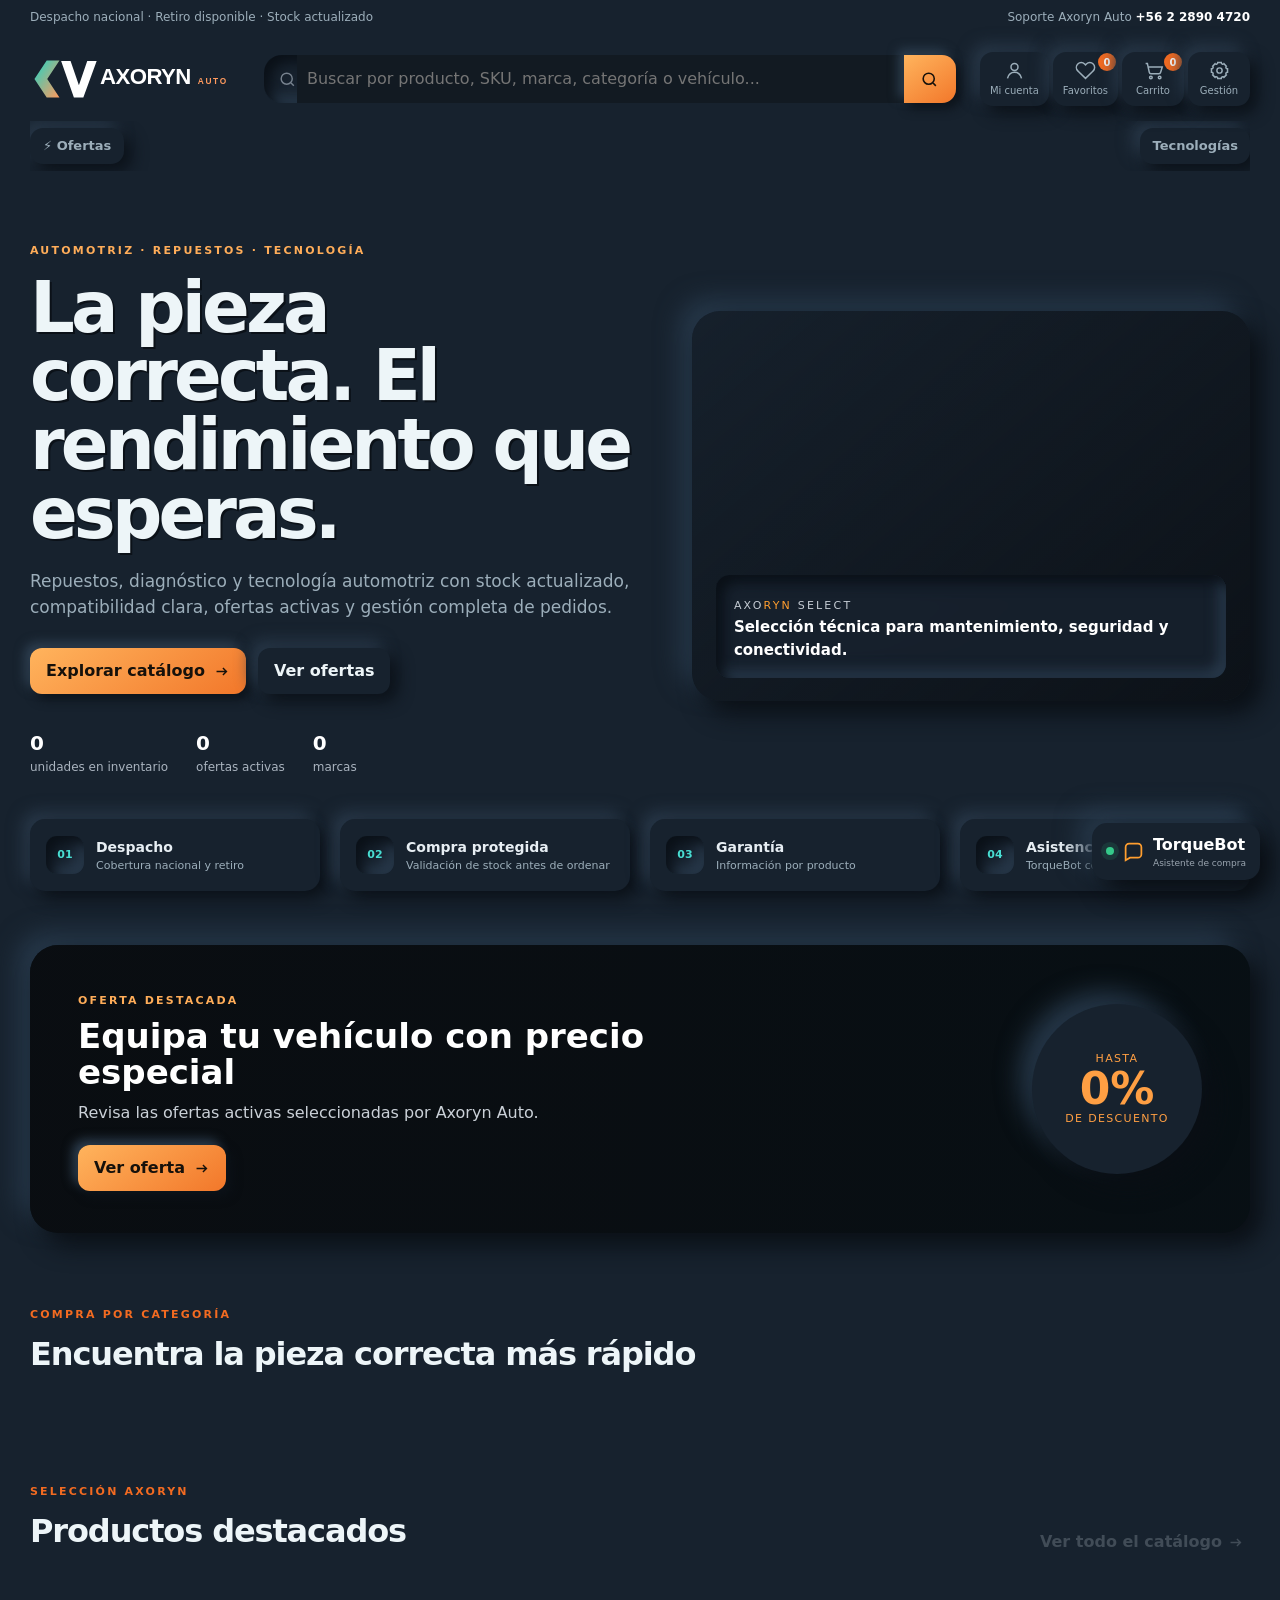
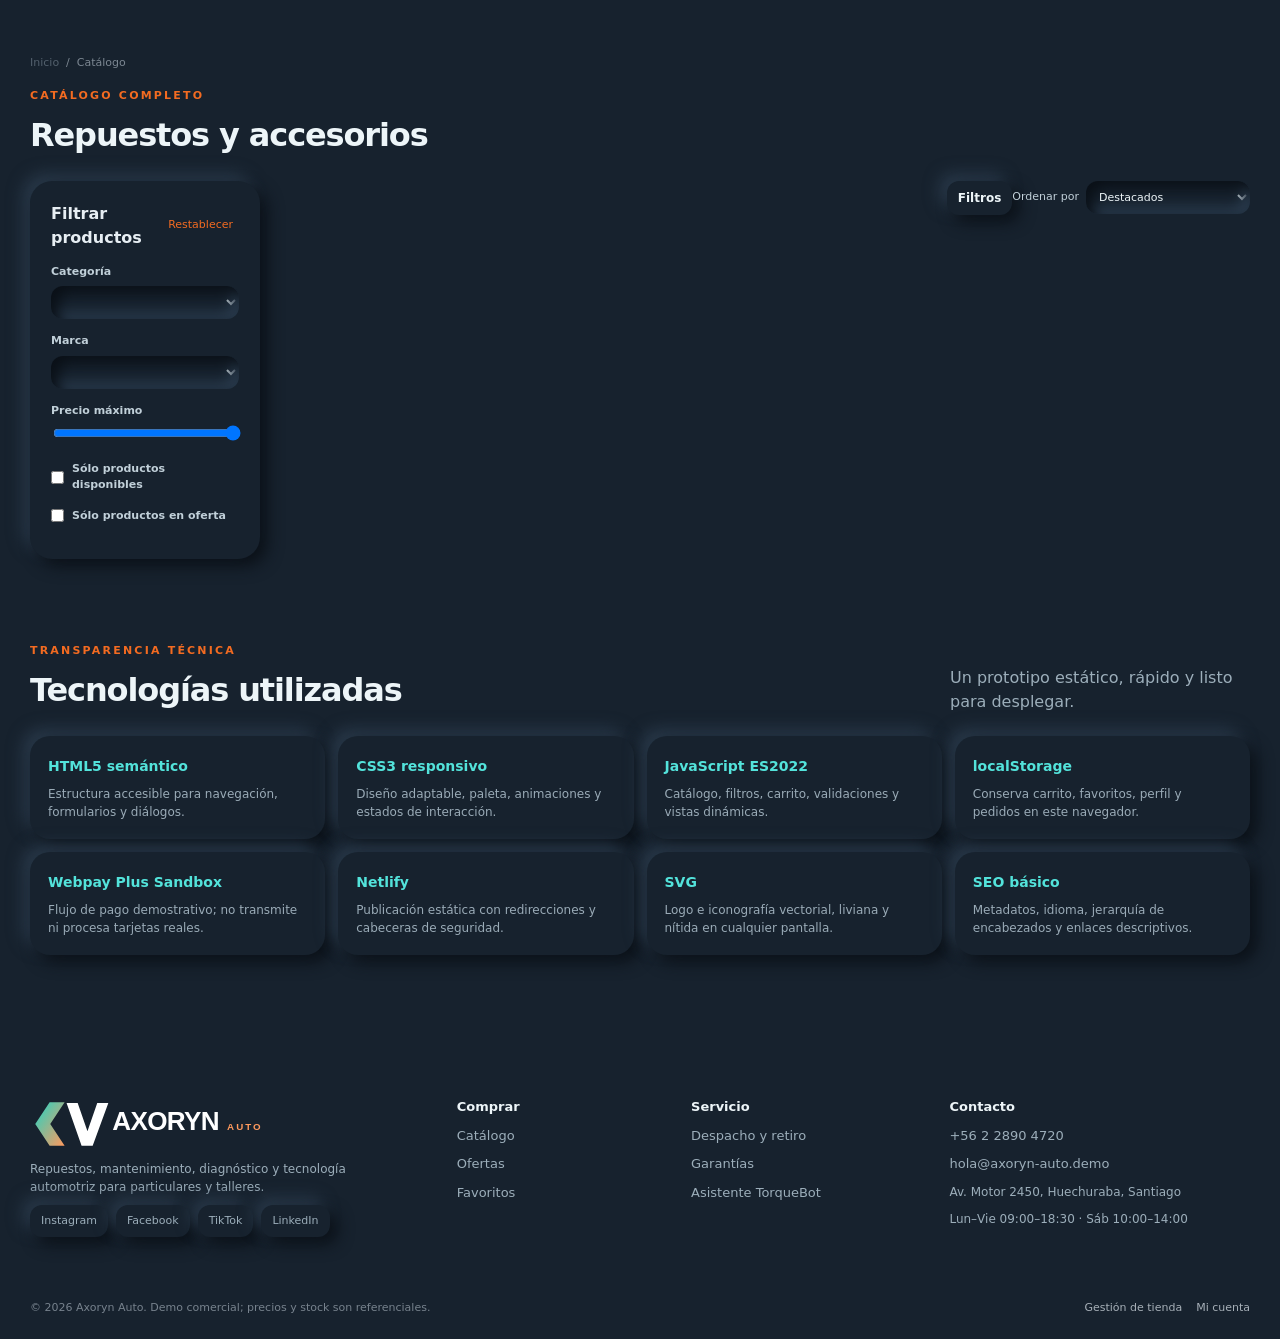
==== commit dd501fa6: "Ampliar catálogo, checkout y carrusel de ofertas" ====
--- a/index.html
+++ b/index.html
@@ -12,6 +12,7 @@
   <link rel="icon" href="assets/axoryn-logo.svg" type="image/svg+xml">
   <link rel="stylesheet" href="styles.css">
   <link rel="stylesheet" href="neumorphism.css">
+  <link rel="stylesheet" href="commerce-enhancements.css">
 </head>
 <body>
   <svg class="svg-sprite" aria-hidden="true">
--- a/commerce-enhancements.css
+++ b/commerce-enhancements.css
@@ -0,0 +1,2 @@
+/* Product imagery, payment demo and promotional carousel */
+.payment-demo-card{grid-column:1/-1;min-height:166px;border-radius:20px;padding:17px 19px;color:#fff;background:radial-gradient(circle at 88% 5%,rgba(74,221,210,.46),transparent 31%),linear-gradient(135deg,#152536,#0a121c 70%);box-shadow:inset 1px 1px 1px rgba(255,255,255,.16),10px 10px 22px rgba(0,0,0,.22);display:flex;flex-direction:column;justify-content:space-between;letter-spacing:.06em}.payment-card-top,.payment-card-bottom,.payment-trust{display:flex;justify-content:space-between;gap:10px}.payment-card-top{font-weight:900;font-size:12px;color:#60f2e8}.payment-card-chip{width:38px;height:29px;display:grid;place-items:center;border-radius:7px;background:linear-gradient(135deg,#ffdc88,#b98626);color:#5a421a;font-size:18px}.payment-demo-card>b{font-size:19px;letter-spacing:.12em}.payment-card-bottom small{font-size:10px;color:#c5d5dd}.payment-trust{grid-column:1/-1;font-size:10px;color:#8fb4bd;flex-wrap:wrap}.offer-carousel-controls{position:absolute;z-index:5;right:28px;bottom:24px;display:flex;align-items:center;gap:8px}.offer-carousel-controls>button,.offer-carousel-dots button{border:0;color:#fff;background:rgba(11,20,28,.78);box-shadow:0 4px 10px rgba(0,0,0,.22);cursor:pointer}.offer-carousel-controls>button{width:32px;height:32px;border-radius:50%;font-size:17px}.offer-carousel-dots{display:flex;gap:6px}.offer-carousel-dots button{width:8px;height:8px;border-radius:99px;padding:0;opacity:.55}.offer-carousel-dots button.active{width:22px;background:#ff9f43;opacity:1}#flashOfferPopup{display:none!important}@media(max-width:620px){.payment-demo-card{min-height:150px}.payment-demo-card>b{font-size:15px}.offer-carousel-controls{right:16px;bottom:16px}}
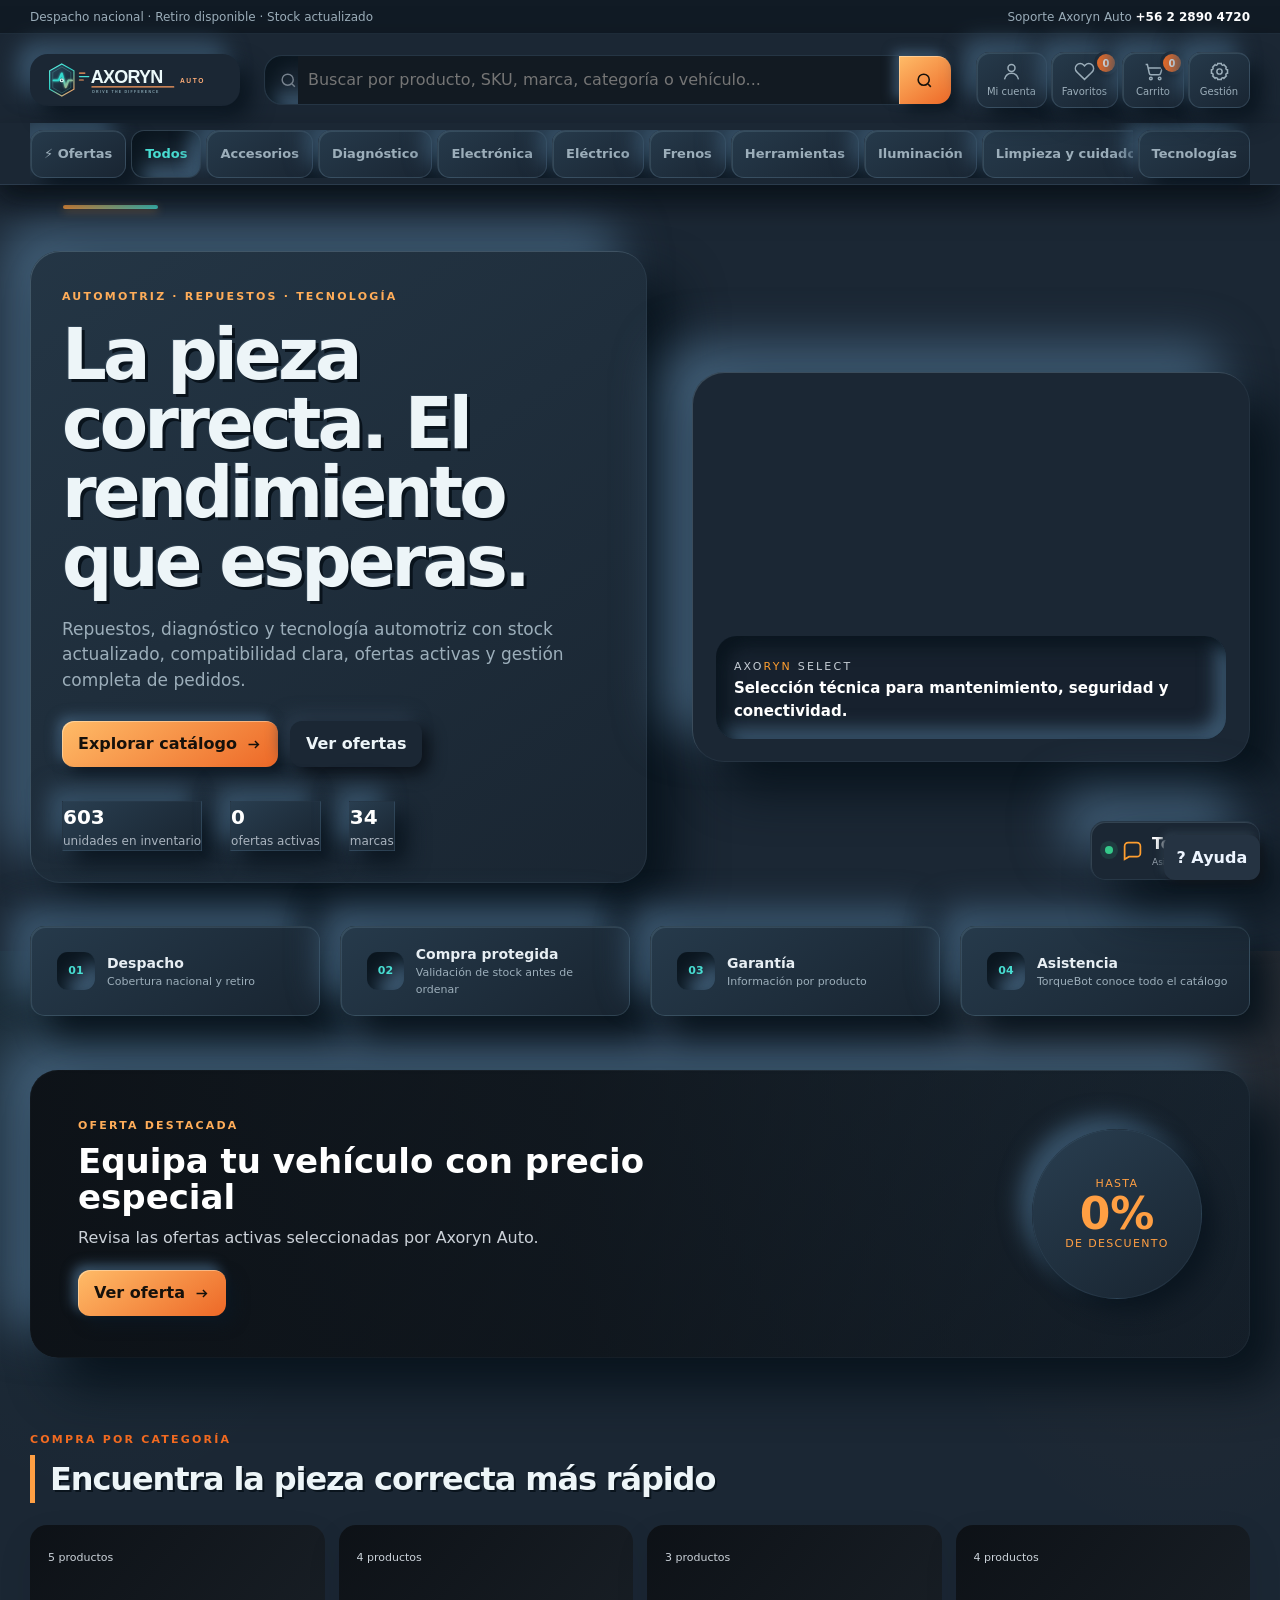
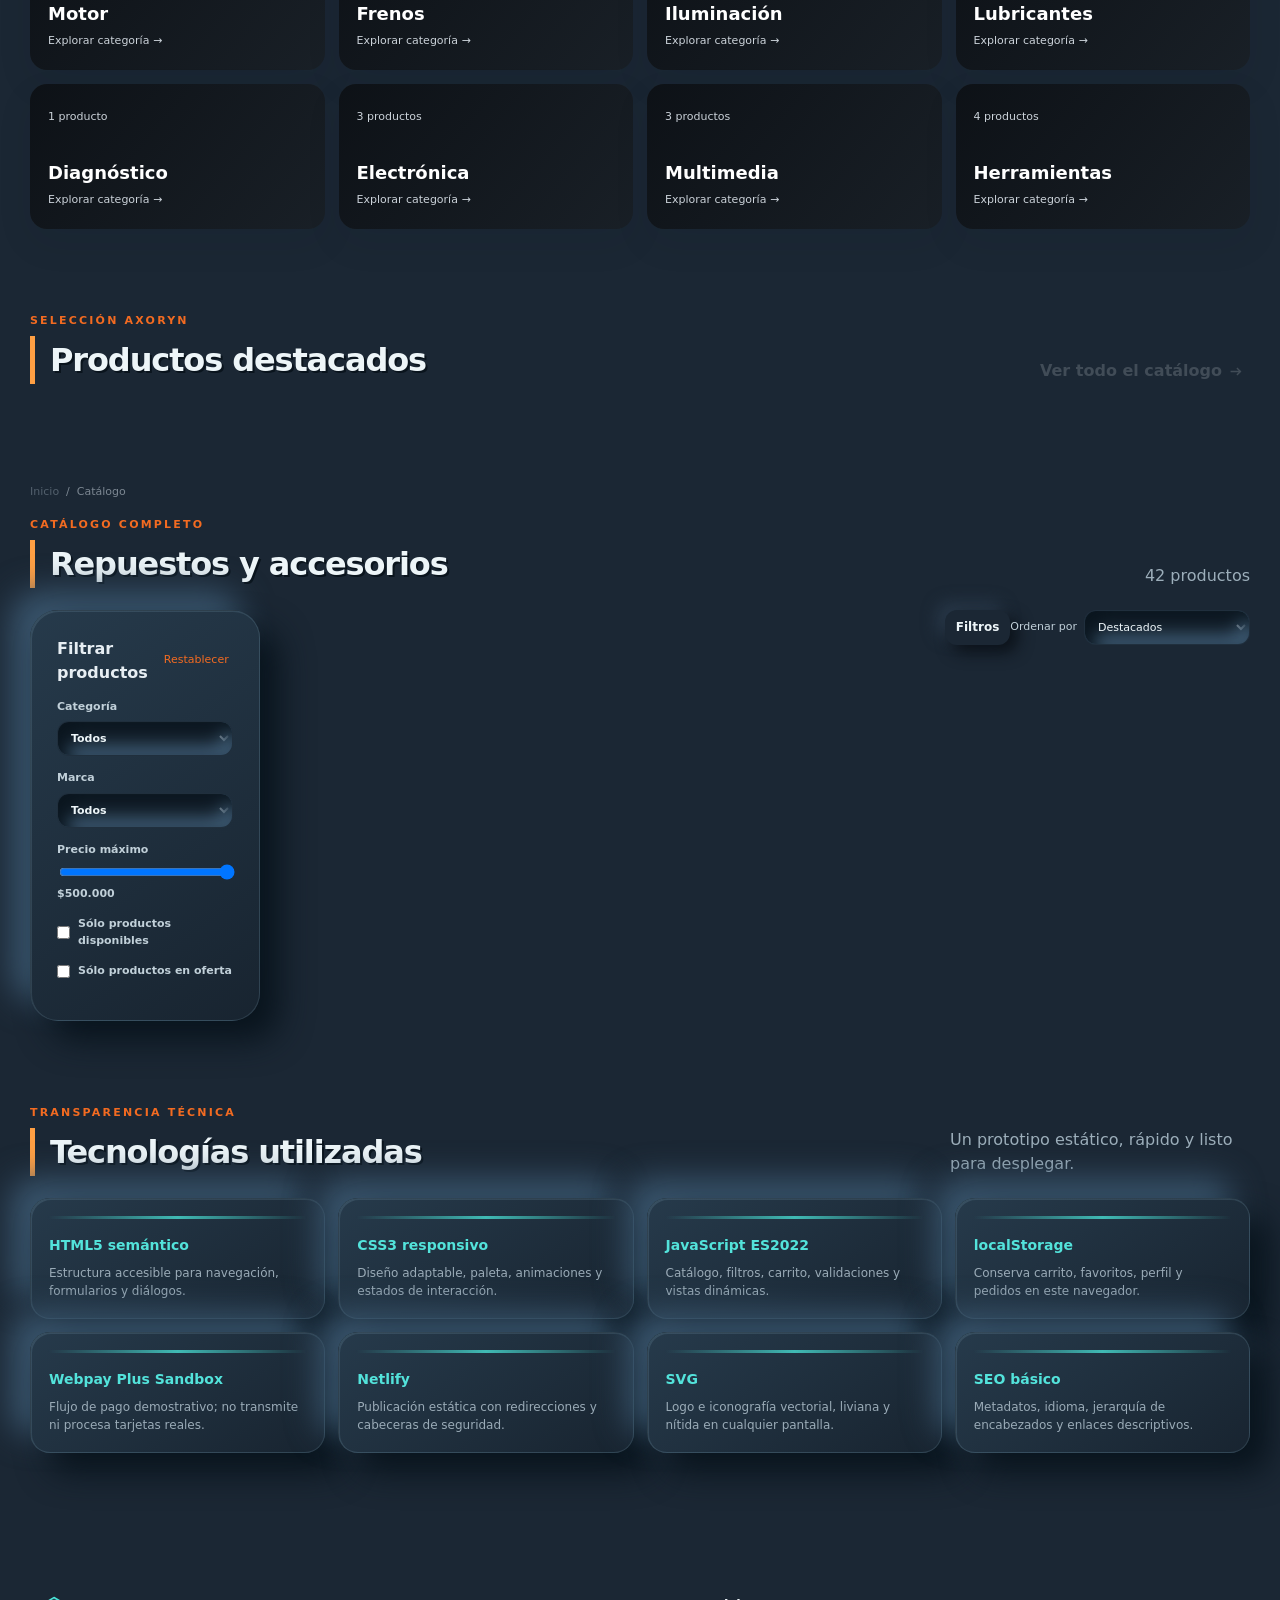
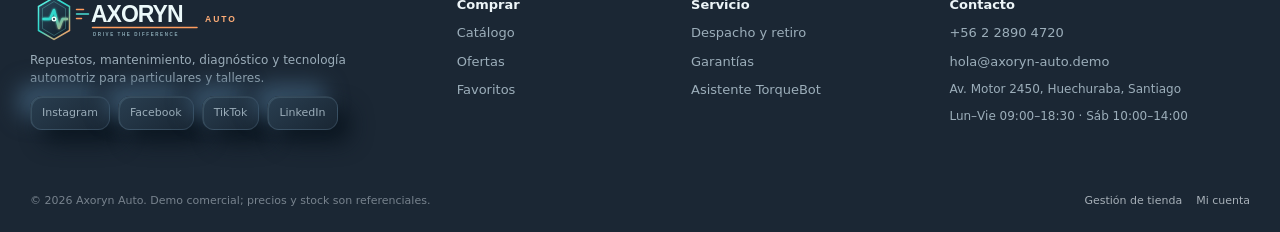
==== commit 250f9b3a: "Completar experiencia local y SEO del prototipo" ====
--- a/index.html
+++ b/index.html
@@ -9,10 +9,14 @@
   <meta property="og:title" content="Axoryn Auto | Tecnología que mueve tu ruta">
   <meta property="og:description" content="Repuestos, accesorios y tecnología automotriz. Demo e-commerce responsive.">
   <meta property="og:type" content="website">
+  <meta property="og:image" content="axoryn-preview.png">
+  <meta property="og:locale" content="es_CL">
+  <link rel="canonical" href="https://nexotorque.netlify.app/">
   <link rel="icon" href="assets/axoryn-logo.svg" type="image/svg+xml">
   <link rel="stylesheet" href="styles.css">
   <link rel="stylesheet" href="neumorphism.css">
   <link rel="stylesheet" href="commerce-enhancements.css">
+  <link rel="stylesheet" href="prototype-complete.css">
 </head>
 <body>
   <svg class="svg-sprite" aria-hidden="true">
@@ -273,5 +277,6 @@
   </section>
 
   <script src="app.js"></script>
+  <script src="prototype-complete.js"></script>
 </body>
 </html>
--- a/neumorphism.css
+++ b/neumorphism.css
@@ -1,2 +1,5 @@
 /* Axoryn Auto - dark neumorphic visual system */
 :root{--neo-bg:#17222e;--neo-light:#2c3d4f;--neo-dark:#0b1118;--neo-text:#edf5f8;--neo-muted:#9caeba;--neo-orange:#ff9f43;--neo-teal:#48ddd2;--neo-raised:12px 12px 25px #0a0f15,-12px -12px 25px #27394b;--neo-soft:7px 7px 16px #0b1118,-7px -7px 16px #2a3a4b;--neo-inset:inset 7px 7px 13px #0a1017,inset -7px -7px 13px #293a4c}body{background:var(--neo-bg)!important;color:var(--neo-text)!important}.top-strip,.site-header,.category-bar,footer,.footer-bottom{background:var(--neo-bg)!important;border:0!important;box-shadow:none!important}.top-strip{color:var(--neo-muted)!important}.site-header{position:sticky!important;z-index:45}.header-main{padding-top:18px!important;padding-bottom:15px!important}.search-wrap{background:var(--neo-bg)!important;border:0!important;border-radius:18px!important;box-shadow:var(--neo-inset)!important}.search-wrap input{color:var(--neo-text)!important}.search-btn,.btn.accent{border:0!important;background:linear-gradient(145deg,#ffb45d,#f2772a)!important;color:#16110b!important;box-shadow:5px 5px 11px #0c1219,-5px -5px 11px #314355!important}.search-btn:active,.btn.accent:active{box-shadow:inset 4px 4px 8px #bd501c,inset -4px -4px 8px #ffc87c!important;transform:translateY(1px)!important}.header-action,.category-row button,.tech-nav-btn,.offers-nav-btn{background:var(--neo-bg)!important;border:0!important;border-radius:13px!important;color:var(--neo-muted)!important;box-shadow:var(--neo-soft)!important}.header-action:hover,.category-row button:hover,.category-row button.active,.tech-nav-btn:hover,.offers-nav-btn:hover{color:var(--neo-teal)!important;box-shadow:var(--neo-inset)!important;transform:none!important}.offers-nav-btn{color:var(--neo-orange)!important}.hero{background:var(--neo-bg)!important}.hero-grid{padding-top:66px!important;padding-bottom:68px!important}.hero h1{color:var(--neo-text)!important;text-shadow:2px 2px 0 #0b1118}.hero p{color:var(--neo-muted)!important}.hero-photo,.promo-banner{border:0!important;box-shadow:var(--neo-raised)!important;transform:none!important}.hero-photo:before{border:0!important}.hero-photo-overlay{background:rgba(23,34,46,.88)!important;border:0!important;box-shadow:var(--neo-inset)!important}.trust{gap:20px!important}.trust article,.product-card,.filters,.empty-state,.tech-grid article,.modal-card,.drawer-panel,.order-box,.profile-panel,.admin-panel,.table-wrap,.offer-form,.kpi-card,.choice-grid label,.detail-specs div,.cart-item,.order-card,.admin-offer,.review-summary{background:var(--neo-bg)!important;border:0!important;box-shadow:var(--neo-soft)!important}.trust article:hover,.product-card:hover,.tech-grid article:hover{box-shadow:var(--neo-raised)!important;transform:translateY(-4px)!important}.trust-icon{background:var(--neo-bg)!important;color:var(--neo-teal)!important;box-shadow:var(--neo-inset)!important}.product-card{border-radius:23px!important}.product-image-wrap{margin:11px 11px 0;border-radius:16px;background:#111a23!important;box-shadow:var(--neo-inset)!important}.product-body{padding:16px!important}.fav-btn,.icon-btn,.modal-close,.qty-controls button,.table-actions button{background:var(--neo-bg)!important;border:0!important;color:var(--neo-text)!important;box-shadow:var(--neo-soft)!important}.fav-btn:active,.icon-btn:active,.modal-close:active,.qty-controls button:active{box-shadow:var(--neo-inset)!important}.btn:not(.accent),.hero-ghost{background:var(--neo-bg)!important;border:0!important;color:var(--neo-text)!important;box-shadow:var(--neo-soft)!important}.btn:not(.accent):hover{transform:none!important;box-shadow:var(--neo-inset)!important}.filters{padding:21px!important;border-radius:22px!important}.filters select,.catalog-toolbar select,.form-grid input,.form-grid select,.profile-panel input,.editor-grid input,.editor-grid textarea,.offer-form input,.offer-form select,.admin-search,.admin-search input,.detail-buy input,.card-demo-fields input,.chat-form input{background:var(--neo-bg)!important;border:0!important;color:var(--neo-text)!important;box-shadow:var(--neo-inset)!important}.filters select,.catalog-toolbar select,.form-grid input,.form-grid select,.profile-panel input,.editor-grid input,.editor-grid textarea,.offer-form input,.offer-form select,.detail-buy input,.card-demo-fields input{border-radius:12px!important}.promo-banner{border-radius:28px!important}.promo-stat{background:var(--neo-bg)!important;color:var(--neo-orange)!important;box-shadow:var(--neo-raised)!important}.badge{background:#253849!important;color:var(--neo-teal)!important;border:0!important;box-shadow:3px 3px 7px #0b1118,-3px -3px 7px #2e4052}.badge.sale{background:#5a331e!important;color:#ffbb78!important}.card-demo-fields{background:var(--neo-bg)!important;border:0!important;box-shadow:var(--neo-inset)!important}.technologies{background:transparent!important}.tech-grid article{border-radius:20px!important}.footer-grid a,.footer-grid button{color:var(--neo-muted)!important}.social-row a{background:var(--neo-bg)!important;border:0!important;box-shadow:var(--neo-soft)!important;border-radius:12px!important;padding:8px 11px!important}.chat-toggle,.chat-panel{background:var(--neo-bg)!important;border:0!important;box-shadow:var(--neo-raised)!important}.chat-panel header,.chat-messages,.msg.bot,.chat-product{background:var(--neo-bg)!important;border:0!important}.msg.bot,.chat-product{box-shadow:var(--neo-soft)!important}.chat-form{background:var(--neo-bg)!important;border-color:transparent!important}.chat-form button{background:var(--neo-bg)!important;color:var(--neo-orange)!important;box-shadow:var(--neo-soft)!important}.flash-offer-card{background:var(--neo-bg)!important;border:0!important;box-shadow:18px 18px 34px #090e14,-18px -18px 34px #2d4153!important}.flash-offer{background:rgba(8,13,18,.72)!important}.suggestions,.suggestion-item,.mobile-menu{background:var(--neo-bg)!important;border:0!important;box-shadow:var(--neo-raised)!important}.suggestion-item:hover,.mobile-menu button:hover{background:var(--neo-bg)!important;box-shadow:var(--neo-inset)!important}.section h2,.product-body h3,.product-detail h2,.modal-card h2,.modal-card h3,.drawer h2,.footer-grid b{color:var(--neo-text)!important}.muted,.compat,.product-meta,.trust small,.footer-grid p,.choice-grid small,.review-summary small{color:var(--neo-muted)!important}@media(max-width:800px){.trust{gap:14px!important}}@media(max-width:520px){.header-main{padding-top:12px!important}.hero-grid{padding-top:45px!important}.product-image-wrap{margin:9px 9px 0}}
+/* Pronounced neumorphism: intentionally deep elevations and clear inset controls. */
+:root{--neo-bg:#1b2734;--neo-surface:#223342;--neo-hi:#385069;--neo-low:#09131c;--neo-raised-xl:22px 22px 42px var(--neo-low),-22px -22px 42px var(--neo-hi);--neo-raised-lg:14px 14px 28px var(--neo-low),-14px -14px 28px var(--neo-hi);--neo-raised:9px 9px 18px var(--neo-low),-9px -9px 18px var(--neo-hi);--neo-inset:inset 8px 8px 15px #0c1721,inset -8px -8px 15px #33495f}
+body{background:radial-gradient(ellipse at 8% 8%,rgba(55,214,203,.09),transparent 29rem),radial-gradient(ellipse at 92% 17%,rgba(255,143,59,.10),transparent 25rem),var(--neo-bg)!important}.site-header,.category-bar{background:var(--neo-bg)!important;box-shadow:0 14px 28px rgba(5,12,18,.5),inset 0 -1px 0 rgba(84,113,137,.28)!important}.top-strip{background:#111b25!important;box-shadow:inset 0 -1px 0 rgba(80,111,137,.24)!important}.brand{padding:8px 13px;border-radius:18px;box-shadow:var(--neo-raised)!important}.header-action,.category-row button,.tech-nav-btn,.offers-nav-btn{min-height:48px!important;background:linear-gradient(145deg,#263a4b,#192532)!important;box-shadow:var(--neo-raised)!important;border:1px solid rgba(103,138,164,.13)!important}.header-action:hover,.category-row button:hover,.category-row button.active,.tech-nav-btn:hover,.offers-nav-btn:hover{background:#182430!important;box-shadow:var(--neo-inset)!important;color:var(--neo-teal)!important}.counter{box-shadow:0 0 0 3px var(--neo-bg),4px 4px 8px #090f16!important}.search-wrap{border:1px solid rgba(97,136,162,.15)!important;box-shadow:var(--neo-inset)!important}.search-btn,.btn.accent{background:linear-gradient(145deg,#ffbc68,#ed6827)!important;box-shadow:7px 7px 15px #0c1721,-5px -5px 12px #3d5870,inset 1px 1px 0 rgba(255,240,211,.44)!important}.hero-grid{position:relative}.hero-copy{padding:32px;border-radius:30px;background:linear-gradient(145deg,rgba(38,57,73,.8),rgba(25,37,49,.8));box-shadow:var(--neo-raised-xl),inset 1px 1px 0 rgba(125,157,180,.13)!important}.hero-copy:before{content:"";position:absolute;left:33px;top:20px;width:95px;height:4px;border-radius:9px;background:linear-gradient(90deg,var(--neo-orange),var(--neo-teal));box-shadow:0 2px 8px rgba(255,159,67,.45)}.hero h1{margin-top:14px!important;text-shadow:3px 3px 0 #09131c,-1px -1px 0 rgba(144,176,198,.15)!important}.hero-photo,.promo-banner{box-shadow:var(--neo-raised-xl),inset 1px 1px 0 rgba(153,186,208,.16)!important}.hero-photo{padding:12px!important;background:var(--neo-bg)!important;border-radius:32px!important}.hero-photo-overlay{box-shadow:var(--neo-inset)!important;border-radius:21px!important}.hero-badges span,.promo-stat{background:linear-gradient(145deg,#293e50,#182430)!important;border:1px solid rgba(105,143,169,.13)!important;box-shadow:var(--neo-raised)!important}.trust article,.product-card,.filters,.tech-grid article,.modal-card,.drawer-panel,.order-box,.profile-panel,.admin-panel,.table-wrap,.offer-form,.kpi-card,.choice-grid label,.detail-specs div,.cart-item,.order-card,.admin-offer,.review-summary{background:linear-gradient(145deg,#263a4b,#182430)!important;border:1px solid rgba(108,143,166,.12)!important;box-shadow:var(--neo-raised-lg)!important}.trust article,.product-card,.tech-grid article{overflow:hidden}.trust article:before,.product-card:before,.tech-grid article:before{content:"";display:block;height:3px;margin:-1px -1px 14px;background:linear-gradient(90deg,transparent,var(--neo-teal),transparent);opacity:.8}.product-card:hover,.trust article:hover,.tech-grid article:hover{box-shadow:18px 18px 31px #08121a,-14px -14px 28px #3b556d!important;transform:translateY(-7px)!important}.product-image-wrap{background:#111e29!important;box-shadow:var(--neo-inset),inset 0 0 0 1px rgba(93,130,155,.12)!important}.product-image-wrap img{filter:saturate(1.16) contrast(1.05)}.fav-btn,.icon-btn,.modal-close,.qty-controls button,.table-actions button,.social-row a{background:linear-gradient(145deg,#293e50,#192633)!important;box-shadow:var(--neo-raised)!important;border:1px solid rgba(107,147,174,.13)!important}.fav-btn:active,.icon-btn:active,.modal-close:active,.qty-controls button:active{box-shadow:var(--neo-inset)!important}.filters{padding:26px!important;border-radius:28px!important}.filters select,.catalog-toolbar select,.form-grid input,.form-grid select,.profile-panel input,.editor-grid input,.editor-grid textarea,.offer-form input,.offer-form select,.admin-search,.admin-search input,.detail-buy input,.card-demo-fields input,.chat-form input{background:#17232f!important;box-shadow:var(--neo-inset)!important;border:1px solid rgba(99,135,160,.12)!important}.section-head h2{padding-left:15px;border-left:5px solid var(--neo-orange);text-shadow:2px 2px 0 #0a141d}.promo-banner{background:linear-gradient(145deg,#283d4e,#17232f)!important}.payment-demo-card{border:1px solid rgba(99,233,221,.3)!important;box-shadow:var(--neo-raised-xl),inset 1px 1px 0 rgba(205,255,248,.18)!important}.offer-carousel-controls>button,.offer-carousel-dots button{background:#203140!important;box-shadow:var(--neo-raised)!important;border:1px solid rgba(116,156,181,.15)!important}.offer-carousel-controls>button:active{box-shadow:var(--neo-inset)!important}.chat-toggle,.chat-panel{box-shadow:var(--neo-raised-xl)!important;border:1px solid rgba(111,151,177,.14)!important}@media(max-width:800px){.hero-copy{padding:26px}.hero-copy:before{left:27px}.hero-photo{margin-top:18px}}
--- a/commerce-enhancements.css
+++ b/commerce-enhancements.css
@@ -1,2 +1,12 @@
 /* Product imagery, payment demo and promotional carousel */
 .payment-demo-card{grid-column:1/-1;min-height:166px;border-radius:20px;padding:17px 19px;color:#fff;background:radial-gradient(circle at 88% 5%,rgba(74,221,210,.46),transparent 31%),linear-gradient(135deg,#152536,#0a121c 70%);box-shadow:inset 1px 1px 1px rgba(255,255,255,.16),10px 10px 22px rgba(0,0,0,.22);display:flex;flex-direction:column;justify-content:space-between;letter-spacing:.06em}.payment-card-top,.payment-card-bottom,.payment-trust{display:flex;justify-content:space-between;gap:10px}.payment-card-top{font-weight:900;font-size:12px;color:#60f2e8}.payment-card-chip{width:38px;height:29px;display:grid;place-items:center;border-radius:7px;background:linear-gradient(135deg,#ffdc88,#b98626);color:#5a421a;font-size:18px}.payment-demo-card>b{font-size:19px;letter-spacing:.12em}.payment-card-bottom small{font-size:10px;color:#c5d5dd}.payment-trust{grid-column:1/-1;font-size:10px;color:#8fb4bd;flex-wrap:wrap}.offer-carousel-controls{position:absolute;z-index:5;right:28px;bottom:24px;display:flex;align-items:center;gap:8px}.offer-carousel-controls>button,.offer-carousel-dots button{border:0;color:#fff;background:rgba(11,20,28,.78);box-shadow:0 4px 10px rgba(0,0,0,.22);cursor:pointer}.offer-carousel-controls>button{width:32px;height:32px;border-radius:50%;font-size:17px}.offer-carousel-dots{display:flex;gap:6px}.offer-carousel-dots button{width:8px;height:8px;border-radius:99px;padding:0;opacity:.55}.offer-carousel-dots button.active{width:22px;background:#ff9f43;opacity:1}#flashOfferPopup{display:none!important}@media(max-width:620px){.payment-demo-card{min-height:150px}.payment-demo-card>b{font-size:15px}.offer-carousel-controls{right:16px;bottom:16px}}
+/* Payment simulation and responsive guardrails. No financial data is transmitted or stored. */
+.gateway-demo{grid-column:1/-1;margin:5px 0 2px;padding:16px;border-radius:18px;background:linear-gradient(145deg,#243747,#172431);border:1px solid rgba(98,231,219,.23);box-shadow:inset 4px 4px 8px #0d1720,inset -4px -4px 8px #30485d}.gateway-demo-head{display:flex;justify-content:space-between;align-items:center;gap:12px;margin-bottom:12px}.gateway-demo-head b{color:#66eee3;font-size:13px;letter-spacing:.08em}.gateway-demo-head small{color:#a8c2cc;font-size:10px}.gateway-demo-head small:before{content:"●";color:#4ce0b2;margin-right:5px}.bank-options{display:grid;grid-template-columns:repeat(3,minmax(0,1fr));gap:8px}.bank-option{min-height:51px;padding:8px;border:1px solid rgba(102,142,168,.21);border-radius:11px;background:linear-gradient(145deg,#2a4052,#1b2a37);color:#dcebf0;text-align:left;font-weight:800;font-size:11px;box-shadow:4px 4px 8px #0e1821,-3px -3px 7px #344e64}.bank-option small{display:block;color:#9cb8c2;font-size:9px;font-weight:600;margin-top:2px}.bank-option.active{color:#10191e;background:linear-gradient(145deg,#64e6d7,#30b9b0);border-color:#7df5e8;box-shadow:inset 3px 3px 7px rgba(22,129,124,.45),inset -2px -2px 5px rgba(227,255,250,.4)}.gateway-foot{display:flex;align-items:center;justify-content:space-between;gap:8px;margin-top:12px;color:#9eb8c1;font-size:10px}.gateway-brand{display:flex;align-items:center;gap:5px}.gateway-brand i{width:22px;height:14px;border-radius:4px;background:linear-gradient(135deg,#ffbd5b,#ed6827);display:inline-block}.payment-demo-card{position:relative;overflow:hidden}.payment-card-brand{color:#f9bd5f;font-size:11px;font-weight:900;letter-spacing:.08em}.payment-demo-card:after{content:"SIMULACIÓN";position:absolute;right:-25px;bottom:18px;transform:rotate(-25deg);color:rgba(123,239,229,.12);font-size:21px;font-weight:900;letter-spacing:.12em}
+:root{--neo-raised-xl:15px 15px 29px var(--neo-low),-15px -15px 29px var(--neo-hi);--neo-raised-lg:10px 10px 20px var(--neo-low),-10px -10px 20px var(--neo-hi);--neo-raised:6px 6px 13px var(--neo-low),-6px -6px 13px var(--neo-hi);--neo-inset:inset 6px 6px 11px #0c1721,inset -6px -6px 11px #33495f}img,svg{max-width:100%}.hero-copy,.product-card,.trust article,.tech-grid article,.modal-card,.drawer-panel,.order-box,.filters,.payment-demo-card,.gateway-demo{min-width:0}.header-main>*{min-width:0}.product-body,.promo-content,.checkout-mini,.cart-item>div{min-width:0}.modal{padding:clamp(10px,3vw,28px)}.modal-card{max-height:calc(100dvh - 20px);overflow:auto;overscroll-behavior:contain}.checkout-card{width:min(1080px,100%)}.checkout-layout{align-items:start}.order-box{min-width:0}.card-demo-fields{max-width:100%}.card-demo-fields input{min-width:0}.bank-options{max-width:100%}@media(max-width:1050px){.header-main{grid-template-columns:170px minmax(0,1fr) auto!important}.hero-grid{gap:28px!important}.checkout-layout{gap:20px!important}.catalog-layout{gap:18px!important}.product-grid{gap:14px!important}}@media(max-width:800px){body{overflow-x:hidden}.header-main{grid-template-columns:auto minmax(0,1fr) auto!important}.search-wrap{width:100%;min-width:0}.search-wrap input{width:0}.hero-copy{padding:25px!important}.trust{margin-top:0!important}.promo-banner{padding:30px 22px!important}.offer-carousel-controls{bottom:14px;right:14px}.catalog-toolbar{align-items:flex-start;flex-wrap:wrap}.catalog-toolbar>*{max-width:100%}.drawer-panel{width:min(100%,430px)!important}.checkout-layout,.account-layout,.product-detail,.offer-manager{grid-template-columns:minmax(0,1fr)!important}.order-box{position:static!important;margin-top:18px}.management-actions,.admin-toolbar{flex-wrap:wrap}.bank-options{grid-template-columns:repeat(2,minmax(0,1fr))}.chat-toggle{max-width:calc(100vw - 28px)}.toast-region{z-index:160}.hero-badges{gap:10px!important}.hero-badges span{min-width:0}.hero-badges b{font-size:17px!important}}@media(max-width:520px){.site-header{position:relative!important}.header-main{padding-inline:0!important}.brand{padding:5px 8px!important}.header-actions{gap:2px}.header-action{min-width:42px!important;padding:7px!important}.modal{padding:8px!important;align-items:end!important}.modal-card{width:100%!important;border-radius:22px!important;max-height:calc(100dvh - 16px)}.checkout-card{padding:20px 14px!important}.form-section{padding:14px 0!important}.card-demo-fields{grid-template-columns:1fr!important;padding:10px!important}.card-demo-fields>div{grid-template-columns:1fr 1fr!important}.payment-demo-card{min-height:144px!important;padding:14px!important}.payment-demo-card>b{font-size:14px!important}.bank-options{grid-template-columns:1fr 1fr;gap:6px}.bank-option{min-height:48px;font-size:10px}.gateway-demo{padding:12px}.gateway-demo-head{align-items:flex-start;flex-direction:column;gap:4px}.gateway-foot{align-items:flex-start;flex-direction:column}.choice-grid label{min-width:0}.choice-grid label span{min-width:0}.section-head{flex-wrap:wrap}.section-head>*{min-width:0}.product-meta,.price-line,.card-actions{min-width:0}.cart-item{grid-template-columns:64px minmax(0,1fr)!important}.cart-item .remove-btn{grid-column:2;justify-self:start}.chat-panel{right:10px!important;width:calc(100vw - 20px)!important;bottom:69px!important}.chat-toggle{right:10px!important;bottom:10px!important}.offer-carousel-controls>button{width:29px;height:29px}.offer-carousel-dots{gap:4px}.offer-carousel-dots button{width:7px;height:7px}.offer-carousel-dots button.active{width:17px}}
+/* Balanced neumorphic emphasis: clear elevation without excessive depth. */
+:root{--neo-raised-xl:18px 18px 34px #0a141d,-18px -18px 34px #39536a;--neo-raised-lg:12px 12px 23px #0b151e,-12px -12px 23px #365066;--neo-raised:8px 8px 15px #0c1620,-8px -8px 15px #334c61;--neo-inset:inset 7px 7px 12px #0c1721,inset -7px -7px 12px #385269}.header-action,.category-row button,.tech-nav-btn,.offers-nav-btn,.fav-btn,.icon-btn,.modal-close,.qty-controls button,.table-actions button,.social-row a{box-shadow:var(--neo-raised)!important}.search-wrap,.filters select,.catalog-toolbar select,.form-grid input,.form-grid select,.profile-panel input,.editor-grid input,.editor-grid textarea,.offer-form input,.offer-form select,.admin-search,.admin-search input,.detail-buy input,.card-demo-fields input,.chat-form input{box-shadow:var(--neo-inset),inset 1px 1px 0 rgba(129,166,190,.10)!important}.trust article,.product-card,.filters,.tech-grid article,.modal-card,.drawer-panel,.order-box,.profile-panel,.admin-panel,.table-wrap,.offer-form,.kpi-card,.choice-grid label,.detail-specs div,.cart-item,.order-card,.admin-offer,.review-summary{box-shadow:var(--neo-raised-lg),inset 1px 1px 0 rgba(141,178,201,.11)!important}.hero-copy,.hero-photo,.promo-banner,.payment-demo-card,.chat-toggle,.chat-panel{box-shadow:var(--neo-raised-xl),inset 1px 1px 0 rgba(156,193,215,.13)!important}.product-card:hover,.trust article:hover,.tech-grid article:hover{box-shadow:16px 16px 29px #08121a,-13px -13px 25px #3c5870!important}.product-image-wrap{box-shadow:var(--neo-inset),inset 0 0 0 1px rgba(112,151,177,.19)!important}
+/* Slightly stronger depth while preserving a refined automotive interface. */
+:root{--neo-raised-xl:20px 20px 37px #09131c,-20px -20px 37px #3b566e;--neo-raised-lg:14px 14px 25px #0b151e,-14px -14px 25px #38536a;--neo-raised:9px 9px 17px #0c1620,-9px -9px 17px #365066;--neo-inset:inset 8px 8px 13px #0b1620,inset -8px -8px 13px #3a556b}.header-action,.category-row button,.tech-nav-btn,.offers-nav-btn,.fav-btn,.icon-btn,.modal-close,.qty-controls button,.table-actions button,.social-row a{border-color:rgba(145,185,207,.18)!important}.trust article,.product-card,.filters,.tech-grid article,.modal-card,.drawer-panel,.order-box,.profile-panel,.admin-panel,.table-wrap,.offer-form,.kpi-card,.choice-grid label,.detail-specs div,.cart-item,.order-card,.admin-offer,.review-summary{border-color:rgba(149,190,212,.16)!important}.hero-copy,.hero-photo,.promo-banner,.payment-demo-card{outline:1px solid rgba(149,192,213,.08);outline-offset:-1px}
+/* Requested 40% stronger expression: visible, controlled dual-shadow depth. */
+:root{--neo-raised-xl:28px 28px 48px #08131c,-28px -28px 48px #405d76;--neo-raised-lg:19px 19px 32px #09141d,-19px -19px 32px #3a566e;--neo-raised:12px 12px 21px #0b1620,-12px -12px 21px #38536a;--neo-inset:inset 10px 10px 17px #0a151e,inset -10px -10px 17px #3c5870}.hero-copy,.hero-photo,.promo-banner,.payment-demo-card,.chat-toggle,.chat-panel{box-shadow:var(--neo-raised-xl),inset 1px 1px 0 rgba(171,209,229,.16)!important}.trust article,.product-card,.filters,.tech-grid article,.modal-card,.drawer-panel,.order-box,.profile-panel,.admin-panel,.table-wrap,.offer-form,.kpi-card,.choice-grid label,.detail-specs div,.cart-item,.order-card,.admin-offer,.review-summary{box-shadow:var(--neo-raised-lg),inset 1px 1px 0 rgba(163,204,225,.14)!important}.header-action,.category-row button,.tech-nav-btn,.offers-nav-btn,.fav-btn,.icon-btn,.modal-close,.qty-controls button,.table-actions button,.social-row a{box-shadow:var(--neo-raised),inset 1px 1px 0 rgba(170,212,230,.13)!important}.product-card:hover,.trust article:hover,.tech-grid article:hover{box-shadow:24px 24px 38px #07111a,-20px -20px 34px #45647d!important}
+.auth-card{width:min(430px,calc(100% - 30px))!important;padding:34px!important}.auth-card h2{margin:7px 0 8px}.auth-card .profile-panel{margin:20px 0 10px}.auth-card small{margin-top:15px}@media(max-width:520px){.auth-card{padding:28px 20px!important}}
--- a/prototype-complete.css
+++ b/prototype-complete.css
@@ -0,0 +1,14 @@
+:root { --pc-surface: #1b2430; --pc-deep: #111821; --pc-light: #263341; --pc-accent: #ff5c35; --pc-text: #edf5ff; --pc-muted: #a6b5c5; }
+.axpc-product-tools,.axpc-addresses,.axpc-analytics { margin: 1rem 0; padding: 1rem; border-radius: 18px; background: var(--pc-surface); box-shadow: 8px 8px 16px #0c1118, -5px -5px 14px #273646; }
+.axpc-gallery { max-width: 390px; margin: 0 auto 1rem; overflow: hidden; border-radius: 16px; background: #111923; }
+.axpc-main-image { display:block; width:100%; padding:0; overflow:hidden; border:0; background:transparent; cursor:zoom-in; }
+.axpc-main-image img { display:block; width:100%; aspect-ratio: 16/10; object-fit:cover; transition: transform .35s ease; }
+.axpc-gallery.is-zoomed .axpc-main-image { cursor:zoom-out; }.axpc-gallery.is-zoomed .axpc-main-image img { transform:scale(1.45); }
+.axpc-thumbnails { display:flex; gap:.6rem; padding:.7rem; overflow:auto; }.axpc-thumbnails button { padding:2px; width:58px; height:46px; border:1px solid transparent; border-radius:9px; overflow:hidden; background:#19222c; }.axpc-thumbnails button.is-active { border-color:var(--pc-accent); }.axpc-thumbnails img { width:100%; height:100%; object-fit:cover; }
+.axpc-option-title,.axpc-share-row { display:flex; gap:.7rem; align-items:center; justify-content:space-between; }.axpc-option-title strong { color:#ffc167; font-size:.86rem; }.axpc-variants { display:flex; flex-wrap:wrap; gap:.55rem; margin:.7rem 0; }.axpc-variants button,.axpc-share,.axpc-guide-trigger,.axpc-recovery,.axpc-help-launcher { border:0; color:var(--pc-text); background:#202b37; padding:.65rem .8rem; border-radius:11px; box-shadow:4px 4px 8px #0f151c,-3px -3px 7px #2d3c4b; }.axpc-variants button.is-selected { color:#10161e; background:linear-gradient(135deg,#ffce54,var(--pc-accent)); box-shadow:inset 2px 2px 4px #c7472a,inset -2px -2px 4px #ff896f; }.axpc-size-guide,.axpc-muted,.axpc-share-status { color:var(--pc-muted); font-size:.86rem; }.axpc-guide-trigger { color:#79c9ff; padding:.25rem .5rem; }
+.axpc-addresses h3,.axpc-analytics h3 { margin:.1rem 0 .35rem; }.axpc-address-list article { display:grid; grid-template-columns:1fr auto; gap:.25rem .75rem; padding:.7rem 0; border-bottom:1px solid #354452; }.axpc-address-list article span { color:var(--pc-muted); font-size:.88rem; }.axpc-address-list article button { grid-row:1/3; grid-column:2; color:#ff937a; background:transparent; border:0; }.axpc-address-form { display:grid; grid-template-columns:repeat(3,1fr) auto; gap:.55rem; margin-top:.8rem; }.axpc-address-form input,.axpc-checkout input,.axpc-checkout select,.axpc-help input { min-width:0; padding:.7rem; color:var(--pc-text); background:#111923; border:1px solid #3a4c5d; border-radius:9px; }.axpc-address-form button,.axpc-help form button { color:#111923; background:#72d2ff; border:0; border-radius:9px; padding:.7rem; }
+.axpc-analytics>div { display:grid; grid-template-columns:repeat(4,1fr); gap:.5rem; }.axpc-analytics span { padding:.65rem; text-align:center; border-radius:11px; color:var(--pc-muted); background:#121a23; }.axpc-analytics b { display:block; color:#72d2ff; font-size:1.2rem; }.axpc-analytics p { color:var(--pc-muted); font-size:.85rem; }
+.axpc-checkout,.axpc-help { width:min(940px,calc(100vw - 2rem)); max-height:92vh; overflow:auto; padding:1.6rem; color:var(--pc-text); background:var(--pc-deep); border:1px solid #344757; border-radius:22px; box-shadow:14px 14px 32px #05080c,-8px -8px 24px #2a3948; }.axpc-checkout::backdrop,.axpc-help::backdrop { background:#02070bb8; backdrop-filter:blur(4px); }.axpc-close { float:right; color:var(--pc-text); background:#27333f; border:0; border-radius:50%; width:34px; height:34px; font-size:1.3rem; }.axpc-steps { display:flex; padding:0; gap:.5rem; list-style:none; color:#76889a; }.axpc-steps li { flex:1; padding:.55rem; text-align:center; border-radius:9px; background:#19222d; }.axpc-steps .active { color:#111923; background:#72d2ff; }.axpc-checkout-grid { display:grid; grid-template-columns:1.45fr .8fr; gap:1rem; }.axpc-checkout fieldset { display:grid; gap:.65rem; margin:0 0 1rem; padding:1rem; border:1px solid #334655; border-radius:13px; }.axpc-checkout legend { color:#72d2ff; padding:0 .3rem; }.axpc-card-fields { display:grid; gap:.55rem; }.axpc-card-fields>div { display:grid; grid-template-columns:1fr 1fr; gap:.55rem; }.axpc-coupon { grid-template-columns:1fr auto auto; align-items:center; }.axpc-coupon span { color:#9fe8a8; font-size:.85rem; }.axpc-checkout .primary,.axpc-confirmation .primary { border:0; border-radius:11px; padding:.9rem; background:linear-gradient(135deg,#ffcf52,var(--pc-accent)); color:#131b23; font-weight:800; }.axpc-checkout aside { align-self:start; padding:1rem; background:#18222c; border-radius:13px; }.axpc-checkout aside p { display:flex; justify-content:space-between; gap:.75rem; color:var(--pc-muted); }.axpc-checkout aside b { color:var(--pc-text); text-align:right; }.axpc-checkout aside .total { color:var(--pc-text); font-size:1.08rem; }.axpc-confirmation { padding:3rem 1rem; text-align:center; }.axpc-confirmation>span { display:inline-grid; place-items:center; width:62px; height:62px; border-radius:50%; background:#8ce59c; color:#112115; font-size:2rem; }
+.axpc-help details { margin:.7rem 0; padding:.75rem; border-radius:10px; background:#19222d; }.axpc-help summary { cursor:pointer; color:#72d2ff; }.axpc-help p { color:var(--pc-muted); }.axpc-help form { display:grid; gap:.6rem; margin-top:1rem; }.axpc-help form label { display:grid; gap:.35rem; }
+.axpc-help-launcher { position:fixed; z-index:80; right:1.25rem; bottom:1.25rem; background:#253342; font-weight:700; }.axpc-recovery { display:block; margin:.75rem auto 0; color:#8bdfff; background:transparent; box-shadow:none; text-decoration:underline; }.axpc-recovery-panel { display:grid; gap:.8rem; }.axpc-recovery-panel form { display:grid; gap:.65rem; }.axpc-recovery-panel input { padding:.75rem; color:#edf5ff; background:#121a23; border:1px solid #3b4d5d; border-radius:10px; }
+@media (max-width:720px) { .axpc-address-form,.axpc-checkout-grid { grid-template-columns:1fr; }.axpc-analytics>div { grid-template-columns:repeat(2,1fr); }.axpc-coupon { grid-template-columns:1fr 1fr; }.axpc-coupon span { grid-column:1/-1; }.axpc-help-launcher { bottom:5.3rem; } }
